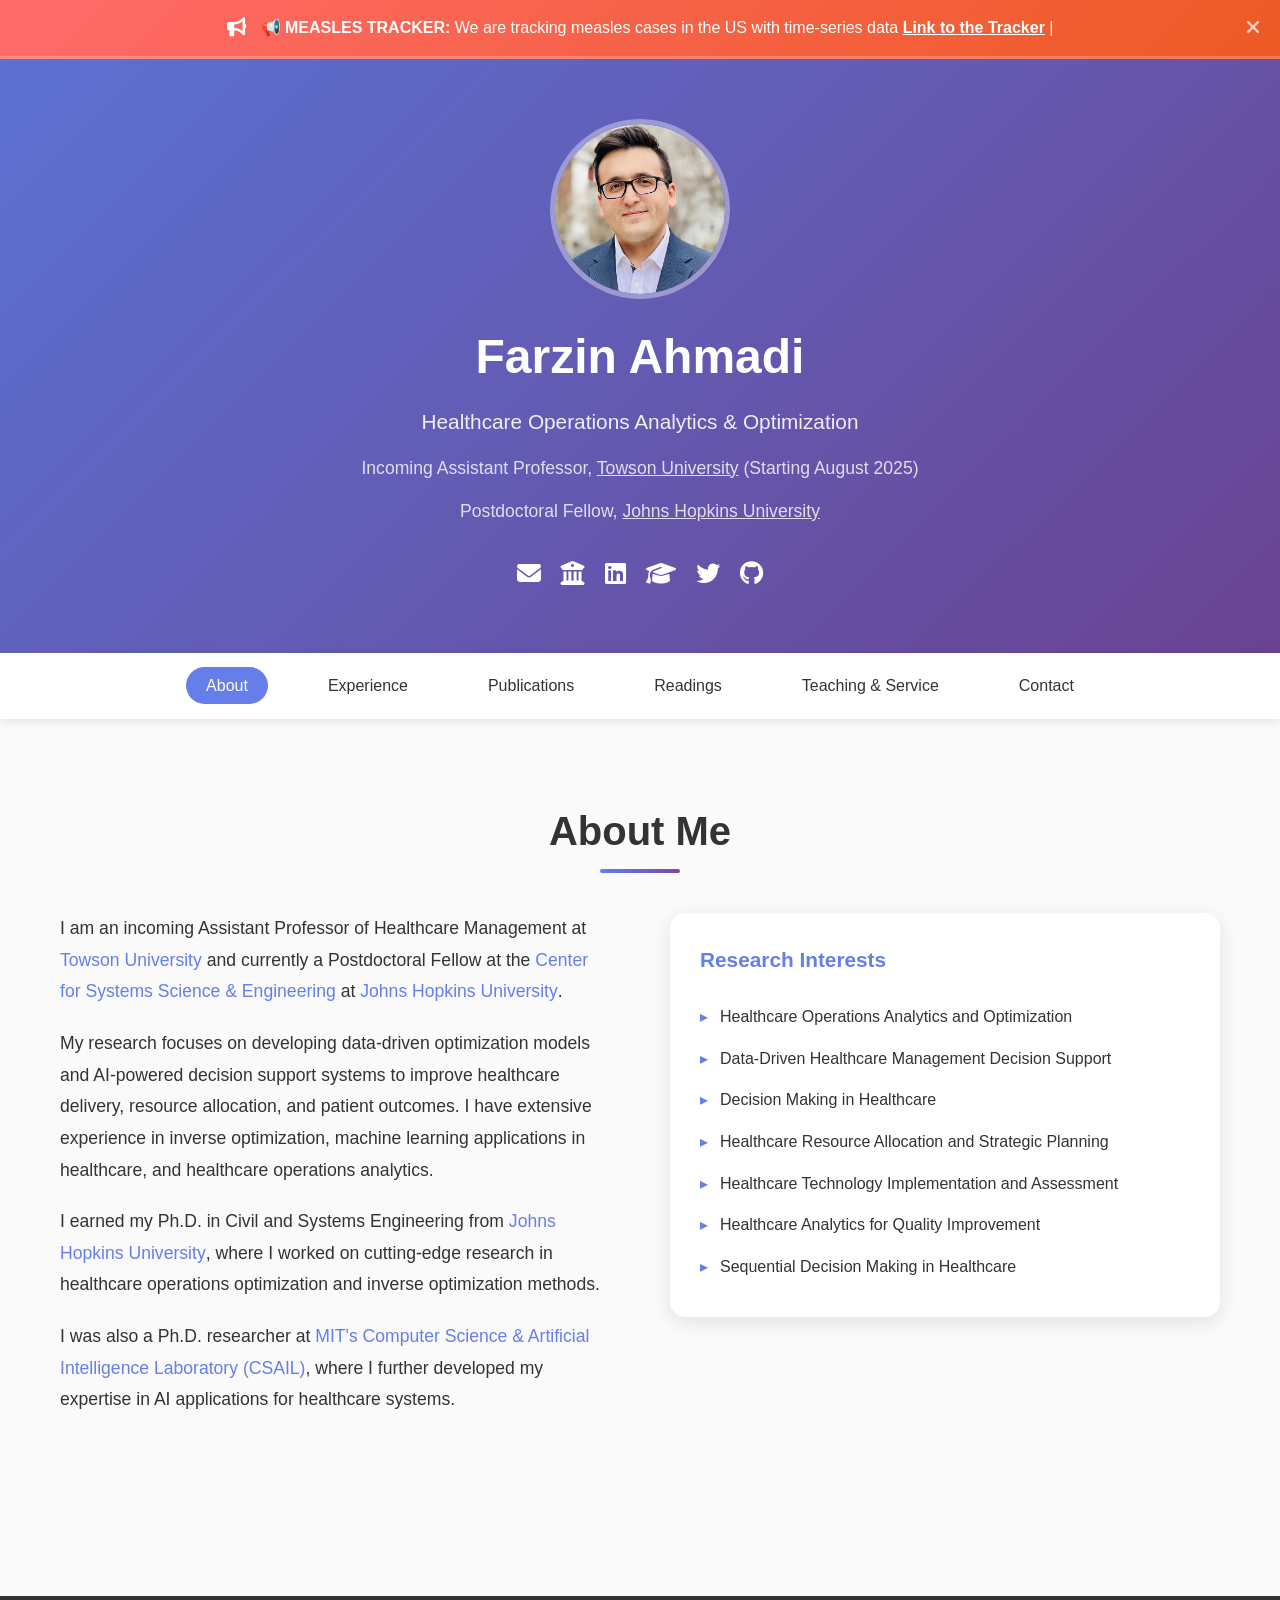
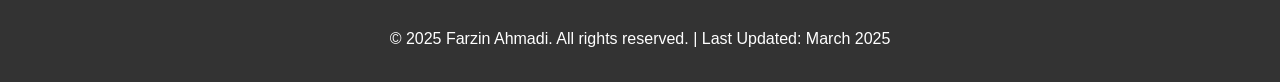
==== index.html @ b71c3a50 "Update index.html" ====
<!DOCTYPE html>
<html lang="en">
<head>
    <meta charset="UTF-8">
    <meta name="viewport" content="width=device-width, initial-scale=1.0">
    <title>Farzin Ahmadi - Healthcare Analytics and Management</title>
    <link rel="stylesheet" href="https://cdnjs.cloudflare.com/ajax/libs/font-awesome/6.4.0/css/all.min.css">
    <style>
        * {
            margin: 0;
            padding: 0;
            box-sizing: border-box;
        }

        body {
            font-family: 'Inter', -apple-system, BlinkMacSystemFont, 'Segoe UI', Roboto, sans-serif;
            line-height: 1.6;
            color: #333;
            background-color: #fafafa;
        }

        .container {
            max-width: 1200px;
            margin: 0 auto;
            padding: 0 20px;
        }

        /* Announcements Banner */
        .announcements {
            background: linear-gradient(135deg, #ff6b6b 0%, #ee5a24 100%);
            color: white;
            padding: 15px 0;
            text-align: center;
            position: relative;
            overflow: hidden;
            border-bottom: 3px solid rgba(255,255,255,0.2);
        }

        .announcements-content {
            display: flex;
            align-items: center;
            justify-content: center;
            gap: 15px;
            flex-wrap: wrap;
        }

        .announcements .icon {
            font-size: 1.2rem;
            animation: pulse 2s infinite;
        }

        @keyframes pulse {
            0%, 100% { transform: scale(1); }
            50% { transform: scale(1.1); }
        }

        .announcements .text {
            font-weight: 500;
            font-size: 1rem;
        }

        .announcements a {
            color: white;
            text-decoration: underline;
            font-weight: 600;
            transition: opacity 0.3s ease;
        }

        .announcements a:hover {
            opacity: 0.8;
        }

        .close-banner {
            position: absolute;
            right: 20px;
            top: 50%;
            transform: translateY(-50%);
            background: none;
            border: none;
            color: white;
            font-size: 1.2rem;
            cursor: pointer;
            opacity: 0.7;
            transition: opacity 0.3s ease;
        }

        .close-banner:hover {
            opacity: 1;
        }

        /* Header */
        .header {
            background: linear-gradient(135deg, #667eea 0%, #764ba2 100%);
            color: white;
            padding: 60px 0;
            text-align: center;
            position: relative;
            overflow: hidden;
        }

        .header::before {
            content: '';
            position: absolute;
            top: 0;
            left: 0;
            right: 0;
            bottom: 0;
            background: rgba(0,0,0,0.1);
            z-index: 1;
        }

        .header-content {
            position: relative;
            z-index: 2;
        }

        .profile-img {
            width: 180px;
            height: 180px;
            border-radius: 50%;
            border: 5px solid rgba(255,255,255,0.3);
            margin: 0 auto 20px;
            background: rgba(255,255,255,0.1);
            display: flex;
            align-items: center;
            justify-content: center;
            font-size: 60px;
            color: rgba(255,255,255,0.8);
            overflow: hidden;
        }

        .header h1 {
            font-size: 3rem;
            margin-bottom: 10px;
            font-weight: 700;
        }

        .header .subtitle {
            font-size: 1.3rem;
            margin-bottom: 15px;
            opacity: 0.9;
        }

        .header .position {
            font-size: 1.1rem;
            opacity: 0.8;
            margin-bottom: 15px;
        }

        .social-links {
            display: flex;
            justify-content: center;
            gap: 20px;
            margin-top: 30px;
            flex-wrap: wrap;
        }

        .social-links a {
            color: white;
            font-size: 1.5rem;
            transition: transform 0.3s ease;
            text-decoration: none;
        }

        .social-links a:hover {
            transform: translateY(-2px);
        }

        /* Navigation */
        .nav {
            background: white;
            padding: 20px 0;
            box-shadow: 0 2px 10px rgba(0,0,0,0.1);
            position: sticky;
            top: 0;
            z-index: 100;
        }

        .nav-list {
            display: flex;
            justify-content: center;
            list-style: none;
            gap: 40px;
            flex-wrap: wrap;
        }

        .nav-list a {
            text-decoration: none;
            color: #333;
            font-weight: 500;
            padding: 10px 20px;
            border-radius: 25px;
            transition: all 0.3s ease;
            cursor: pointer;
        }

        .nav-list a:hover,
        .nav-list a.active {
            background: #667eea;
            color: white;
        }

        /* Content Sections */
        .content-section {
            display: none;
            padding: 80px 0;
            min-height: 70vh;
        }

        .content-section.active {
            display: block;
        }

        .section-title {
            text-align: center;
            font-size: 2.5rem;
            margin-bottom: 50px;
            color: #333;
            position: relative;
        }

        .section-title::after {
            content: '';
            position: absolute;
            bottom: -10px;
            left: 50%;
            transform: translateX(-50%);
            width: 80px;
            height: 4px;
            background: linear-gradient(135deg, #667eea 0%, #764ba2 100%);
            border-radius: 2px;
        }

        /* About */
        .about-content {
            display: grid;
            grid-template-columns: 1fr 1fr;
            gap: 60px;
            align-items: start;
        }

        .about-text {
            font-size: 1.1rem;
            line-height: 1.8;
        }

        .about-text p {
            margin-bottom: 20px;
        }

        .about-text a {
            color: #667eea;
            text-decoration: none;
            font-weight: 500;
        }

        .about-text a:hover {
            text-decoration: underline;
        }

        .research-interests {
            background: white;
            padding: 30px;
            border-radius: 15px;
            box-shadow: 0 5px 20px rgba(0,0,0,0.1);
        }

        .research-interests h3 {
            color: #667eea;
            margin-bottom: 20px;
            font-size: 1.3rem;
        }

        .research-interests ul {
            list-style: none;
        }

        .research-interests li {
            padding: 8px 0;
            padding-left: 20px;
            position: relative;
        }

        .research-interests li::before {
            content: '▸';
            color: #667eea;
            position: absolute;
            left: 0;
        }

        /* Cards */
        .card-grid {
            display: grid;
            gap: 30px;
        }

        .card {
            background: white;
            padding: 30px;
            border-radius: 15px;
            box-shadow: 0 5px 20px rgba(0,0,0,0.1);
            border-left: 5px solid #667eea;
        }

        .card h3 {
            color: #333;
            margin-bottom: 10px;
            font-size: 1.3rem;
        }

        .card h3 a {
            color: #333;
            text-decoration: none;
        }

        .card h3 a:hover {
            color: #667eea;
            text-decoration: underline;
        }

        .card .subtitle {
            color: #667eea;
            font-weight: 600;
            margin-bottom: 5px;
        }

        .card .subtitle a {
            color: #667eea;
            text-decoration: none;
        }

        .card .subtitle a:hover {
            text-decoration: underline;
        }

        .card .date {
            color: #666;
            font-size: 0.9rem;
            margin-bottom: 15px;
        }

        .card h4 {
            color: #333;
            margin-bottom: 10px;
            line-height: 1.4;
        }

        .card h4 a {
            color: #333;
            text-decoration: none;
        }

        .card h4 a:hover {
            color: #667eea;
            text-decoration: underline;
        }

        .card .journal {
            color: #667eea;
            font-weight: 600;
            margin-bottom: 5px;
        }

        .card .journal a {
            color: #667eea;
            text-decoration: none;
        }

        .card .journal a:hover {
            text-decoration: underline;
        }

        .card .authors {
            color: #666;
            font-size: 0.9rem;
        }

        .card a {
            color: #667eea;
            text-decoration: none;
        }

        .card a:hover {
            text-decoration: underline;
        }

        /* Two column layout for publications */
        .publications-grid {
            display: grid;
            grid-template-columns: repeat(auto-fit, minmax(500px, 1fr));
            gap: 25px;
        }

        /* Contact */
        .contact-info {
            text-align: center;
            background: white;
            padding: 40px;
            border-radius: 15px;
            box-shadow: 0 5px 20px rgba(0,0,0,0.1);
            max-width: 600px;
            margin: 0 auto;
        }

        .contact-item {
            margin-bottom: 20px;
        }

        .contact-item i {
            color: #667eea;
            margin-right: 10px;
            width: 20px;
        }

        .contact-item a {
            color: #333;
            text-decoration: none;
        }

        .contact-item a:hover {
            color: #667eea;
        }

        /* Footer */
        .footer {
            background: #333;
            color: white;
            text-align: center;
            padding: 30px 0;
            margin-top: 80px;
        }

        /* Readings Section Specific Styles */
        .readings-grid {
            display: grid;
            gap: 25px;
        }

        .reading-category {
            background: white;
            border-radius: 15px;
            box-shadow: 0 5px 20px rgba(0,0,0,0.1);
            overflow: hidden;
        }

        .category-header {
            background: linear-gradient(135deg, #667eea 0%, #764ba2 100%);
            color: white;
            padding: 20px 30px;
            font-size: 1.2rem;
            font-weight: 600;
        }

        .reading-list {
            padding: 25px 30px;
        }

        .reading-item {
            padding: 15px 0;
            border-bottom: 1px solid #eee;
        }

        .reading-item:last-child {
            border-bottom: none;
        }

        .reading-item h4 {
            color: #333;
            margin-bottom: 8px;
            font-size: 1rem;
        }

        .reading-item .source {
            color: #667eea;
            font-weight: 500;
            font-size: 0.9rem;
            margin-bottom: 5px;
        }

        .reading-item .description {
            color: #666;
            font-size: 0.9rem;
            line-height: 1.5;
        }

        .coming-soon {
            text-align: center;
            padding: 60px 20px;
            color: #666;
            font-style: italic;
        }

        .coming-soon i {
            font-size: 3rem;
            color: #667eea;
            margin-bottom: 20px;
            display: block;
        }

        /* Responsive */
        @media (max-width: 768px) {
            .announcements-content {
                flex-direction: column;
                gap: 10px;
            }
            
            .close-banner {
                position: static;
                transform: none;
                margin-top: 10px;
            }
            .header h1 {
                font-size: 2.2rem;
            }

            .nav-list {
                gap: 15px;
            }

            .nav-list a {
                padding: 8px 15px;
                font-size: 0.9rem;
            }

            .about-content {
                grid-template-columns: 1fr;
                gap: 40px;
            }

            .publications-grid {
                grid-template-columns: 1fr;
            }

            .content-section {
                padding: 60px 0;
            }

            .section-title {
                font-size: 2rem;
            }

            .social-links {
                gap: 15px;
            }
        }

        /* Smooth scrolling */
        html {
            scroll-behavior: smooth;
        }

        /* Animations */
        .fade-in {
            animation: fadeIn 0.6s ease-in;
        }

        @keyframes fadeIn {
            from {
                opacity: 0;
                transform: translateY(20px);
            }
            to {
                opacity: 1;
                transform: translateY(0);
            }
        }

        /* Special styling for alternating sections */
        .content-section:nth-child(even) {
            background-color: #f8f9fa;
        }

        /* Additional link styling for better visibility */
        .external-link {
            display: inline-flex;
            align-items: center;
            gap: 4px;
        }

        .external-link i {
            font-size: 0.8em;
            opacity: 0.7;
        }
    </style>
</head>
<body>
    <!-- Announcements Banner -->
    <div class="announcements" id="announcementsBanner">
        <div class="container">
            <div class="announcements-content">
                <i class="fas fa-bullhorn icon"></i>
                <div class="text">
                    📢 <strong>MEASLES TRACKER:</strong> We are tracking measles cases in the US with time-series data
                    <a href="https://publichealth.jhu.edu/ivac/resources/us-measles-tracker" target="_blank">Link to the Tracker</a> | 
                                    
                </div>
            </div>
            <button class="close-banner" onclick="closeBanner()" title="Close announcement">
                <i class="fas fa-times"></i>
            </button>
        </div>
    </div>

    <header class="header">
        <div class="container">
            <div class="header-content">
                <div class="profile-img">
                    <img src="FAID.jpg" alt="Farzin Ahmadi" style="width: 100%; height: 100%; object-fit: cover; border-radius: 50%;">
                </div>
                <h1>Farzin Ahmadi</h1>
                <p class="subtitle">Healthcare Operations Analytics & Optimization</p>
                <p class="position">Incoming Assistant Professor, <a href="https://www.towson.edu/" target="_blank" style="color: white; text-decoration: underline;">Towson University</a> (Starting August 2025)</p>
                <p class="position">Postdoctoral Fellow, <a href="https://systems.jhu.edu/" target="_blank" style="color: white; text-decoration: underline;">Johns Hopkins University</a></p>
                <div class="social-links">
                    <a href="mailto:fahmadi@towson.edu" title="Email"><i class="fas fa-envelope"></i></a>
                    <a href="https://farzin.wse.jhu.edu" title="JHU Profile"><i class="fas fa-university"></i></a>
                    <a href="https://www.linkedin.com/in/farzin-ahmadi/" title="LinkedIn" target="_blank"><i class="fab fa-linkedin"></i></a>
                    <a href="https://scholar.google.com/citations?user=UysbfPkAAAAJ&hl=en" title="Google Scholar" target="_blank"><i class="fas fa-graduation-cap"></i></a>
                    <a href="https://x.com/FarzinAhmadi5" title="X (Twitter)" target="_blank"><i class="fab fa-twitter"></i></a>
                    <a href="https://github.com/FarzinAhmadi" title="GitHub" target="_blank"><i class="fab fa-github"></i></a>
                </div>
            </div>
        </div>
    </header>

    <nav class="nav">
        <div class="container">
            <ul class="nav-list">
                <li><a href="#" data-section="about" class="nav-link active">About</a></li>
                <li><a href="#" data-section="experience" class="nav-link">Experience</a></li>
                <li><a href="#" data-section="publications" class="nav-link">Publications</a></li>
                <li><a href="#" data-section="readings" class="nav-link">Readings</a></li>
                <li><a href="#" data-section="teaching" class="nav-link">Teaching & Service</a></li>
                <li><a href="#" data-section="contact" class="nav-link">Contact</a></li>
            </ul>
        </div>
    </nav>

    <main>
        <!-- About Section -->
        <section id="about" class="content-section active">
            <div class="container">
                <h2 class="section-title">About Me</h2>
                <div class="about-content fade-in">
                    <div class="about-text">
                        <p>I am an incoming Assistant Professor of Healthcare Management at <a href="https://www.towson.edu/" target="_blank">Towson University</a> and currently a Postdoctoral Fellow at the <a href="https://systems.jhu.edu/" target="_blank">Center for Systems Science & Engineering</a> at <a href="https://www.jhu.edu/" target="_blank">Johns Hopkins University</a>.</p>
                        
                        <p>My research focuses on developing data-driven optimization models and AI-powered decision support systems to improve healthcare delivery, resource allocation, and patient outcomes. I have extensive experience in inverse optimization, machine learning applications in healthcare, and healthcare operations analytics.</p>
                        
                        <p>I earned my Ph.D. in Civil and Systems Engineering from <a href="https://www.jhu.edu/" target="_blank">Johns Hopkins University</a>, where I worked on cutting-edge research in healthcare operations optimization and inverse optimization methods.</p>
                        
                        <p>I was also a Ph.D. researcher at <a href="https://www.mit.edu/" target="_blank">MIT's</a> <a href="https://www.csail.mit.edu/" target="_blank">Computer Science & Artificial Intelligence Laboratory (CSAIL)</a>, where I further developed my expertise in AI applications for healthcare systems.</p>
                    </div>
                    
                    <div class="research-interests">
                        <h3>Research Interests</h3>
                        <ul>
                            <li>Healthcare Operations Analytics and Optimization</li>
                            <li>Data-Driven Healthcare Management Decision Support</li>
                            <li>Decision Making in Healthcare</li>
                            <li>Healthcare Resource Allocation and Strategic Planning</li>
                            <li>Healthcare Technology Implementation and Assessment</li>
                            <li>Healthcare Analytics for Quality Improvement</li>
                            <li>Sequential Decision Making in Healthcare</li>
                        </ul>
                    </div>
                </div>
            </div>
        </section>

        <!-- Experience Section -->
        <section id="experience" class="content-section">
            <div class="container">
                <h2 class="section-title">Experience & Education</h2>
                <div class="card-grid fade-in">
                    <div class="card">
                        <h3><a href="https://www.towson.edu/" target="_blank">Towson University</a></h3>
                        <div class="subtitle">Incoming Assistant Professor of Healthcare Management</div>
                        <div class="date">Starting August 2025</div>
                        <p>Joining the <a href="https://www.towson.edu/chp/" target="_blank">College of Health Professions</a> to teach and conduct research in healthcare operations and management.</p>
                    </div>
                    
                    <div class="card">
                        <h3><a href="https://www.jhu.edu/" target="_blank">Johns Hopkins University</a></h3>
                        <div class="subtitle">Postdoctoral Fellow, <a href="https://systems.jhu.edu/" target="_blank">Center for Systems Science & Engineering</a></div>
                        <div class="date">March 2025 - August 2025</div>
                        <p>Conducting advanced research in healthcare systems engineering and epidemiological modeling.</p>
                    </div>
                    
                    <div class="card">
                        <h3><a href="https://www.mit.edu/" target="_blank">Massachusetts Institute of Technology</a></h3>
                        <div class="subtitle">Ph.D. Researcher, <a href="https://www.csail.mit.edu/" target="_blank">Computer Science & AI Laboratory (CSAIL)</a></div>
                        <div class="date">June 2024 - December 2024</div>
                        <p>Research focused on AI applications in healthcare operations and decision-making systems.</p>
                    </div>
                    
                    <div class="card">
                        <h3><a href="https://www.jhu.edu/" target="_blank">Johns Hopkins University</a></h3>
                        <div class="subtitle">Ph.D. in Civil and Systems Engineering</div>
                        <div class="date">2019 - 2025</div>
                        <p><strong>Dissertation Committee:</strong> <a href="https://www.hopkinsmedicine.org/profiles/details/todd-mcnutt" target="_blank">Todd McNutt</a> (chair), <a href="https://engineering.jhu.edu/faculty/kimia-ghobadi/" target="_blank">Kimia Ghobadi</a> (advisor), <a href="https://www.tinglongdai.com/" target="_blank">Tinglong Dai</a>, <a href="https://engineering.jhu.edu/faculty/uzi-yury-dvorkin/" target="_blank">Yury Dvorkin</a>, <a href="https://engineering.jhu.edu/faculty/takeru-igusa/" target="_blank">Takeru Igusa</a>, <a href="https://engineering.jhu.edu/faculty/susu-xu/" target="_blank">Susu Xu</a>, <a href="https://carey.jhu.edu/faculty/ritu-agarwal-phd" target="_blank">Ritu Agarwal</a></p>
                        <p><strong>M.S. in Systems Engineering</strong> completed as part of the doctoral program.</p>
                    </div>
                    
                    <div class="card">
                        <h3><a href="http://www.sharif.edu/" target="_blank">Sharif University of Technology</a></h3>
                        <div class="subtitle">M.Eng. in Transportation Engineering</div>
                        <div class="date">2016 - 2018</div>
                        <p>Tehran, Iran - Specialized in transportation systems optimization and traffic engineering.</p>
                    </div>
                    
                    <div class="card">
                        <h3><a href="http://www.sharif.edu/" target="_blank">Sharif University of Technology</a></h3>
                        <div class="subtitle">B.Sc. in Civil Engineering</div>
                        <div class="date">2012 - 2016</div>
                        <p>Tehran, Iran - Graduated in top 20% of class, honored as "Brilliant Talented Student" by <a href="https://bmn.ir/en" target="_blank">Iran's National Elites Foundation</a>.</p>
                    </div>
                </div>
            </div>
        </section>

        <!-- Publications Section -->
        <section id="publications" class="content-section">
            <div class="container">
                <h2 class="section-title">Publications</h2>
                
                <h3 style="color: #667eea; margin-bottom: 30px; font-size: 1.5rem;">Published Articles</h3>
                <div class="publications-grid fade-in">
                    <div class="card">
                        <h4><a href="https://pubmed.ncbi.nlm.nih.gov/39255264/" target="_blank">Evolving Patterns of COVID-19 Mortality in US Counties: A Longitudinal Study of Healthcare, Socioeconomic, and Vaccination Associations</a></h4>
                        <div class="journal"><a href="https://journals.plos.org/globalpublichealth/" target="_blank">PLOS Global Public Health</a> (2024)</div>
                        <div class="authors">with Fardin Ganjkhanloo, Ensheng Dong, Felix Parker, <a href="https://engineering.jhu.edu/faculty/lauren-gardner/" target="_blank">Lauren Gardner</a>, and <a href="https://engineering.jhu.edu/faculty/kimia-ghobadi/" target="_blank">Kimia Ghobadi</a></div>
                    </div>
                    
                    <div class="card">
                        <h4><a href="https://doi.org/10.1016/S1473-3099(22)00434-0" target="_blank">The Johns Hopkins University Center for Systems Science and Engineering COVID-19 Dashboard: data collection process, challenges faced, and lessons learned</a></h4>
                        <div class="journal"><a href="https://www.thelancet.com/journals/laninf/home" target="_blank">The Lancet Infectious Diseases</a> (2022)</div>
                        <div class="authors">with Ensheng Dong, Jeremy Ratcliff, Tamara D Goyea, Aaron Katz, Ryan Lau, Timothy K Ng, Beatrice Garcia, Evan Bolt, Sarah Prata, David Zhang, Reina C Murray, Mara R Blake, Hongru Du, Fardin Ganjkhanloo, Jason Williams, Sayeed Choudhury, <a href="https://engineering.jhu.edu/faculty/lauren-gardner/" target="_blank">Lauren M Gardner</a></div>
                    </div>
                </div>

                <h3 style="color: #667eea; margin: 50px 0 30px 0; font-size: 1.5rem;">Under Review</h3>
                <div class="publications-grid fade-in">
                    <div class="card">
                        <h4>Leveraging Expert Knowledge to Guide Inverse Optimization: The Case of Nutritional Adherence</h4>
                        <div class="journal">Under Review: <a href="https://pubsonline.informs.org/journal/mnsc" target="_blank">Management Science</a></div>
                        <div class="authors">with Fardin Ganjkhanloo and <a href="https://engineering.jhu.edu/faculty/kimia-ghobadi/" target="_blank">Kimia Ghobadi</a></div>
                    </div>
                    
                    <div class="card">
                        <h4>You Are What You Eat: A Preference-Aware Inverse Optimization Approach</h4>
                        <div class="journal">Under Review: <a href="https://pubsonline.informs.org/journal/ijoo" target="_blank">INFORMS Journal of Optimization</a></div>
                        <div class="authors">with <a href="https://www.tinglong-dai.com/" target="_blank">Tinglong Dai</a> and <a href="https://engineering.jhu.edu/faculty/kimia-ghobadi/" target="_blank">Kimia Ghobadi</a></div>
                    </div>
                    
                    <div class="card">
                        <h4>Improving Observed Decisions for Partially Known Optimization Problems Through Inverse Optimization with Application to Radiation Therapy Treatment Planning</h4>
                        <div class="journal">Under Review: <a href="https://www.sciencedirect.com/journal/european-journal-of-operational-research" target="_blank">European Journal of Operational Research</a></div>
                        <div class="authors">with <a href="https://www.hopkinsmedicine.org/profiles/details/todd-mcnutt" target="_blank">Todd R. McNutt</a> and <a href="https://engineering.jhu.edu/faculty/kimia-ghobadi/" target="_blank">Kimia Ghobadi</a></div>
                    </div>
                    
                    <div class="card">
                        <h4>Optimal resource and demand redistribution for healthcare systems under stress from COVID-19</h4>
                        <div class="journal">Preprint (2020)</div>
                        <div class="authors">with Felix Parker, Hamilton Sawczuk, Fardin Ganjkhanloo, <a href="https://engineering.jhu.edu/faculty/kimia-ghobadi/" target="_blank">Kimia Ghobadi</a></div>
                    </div>
                </div>

                <h3 style="color: #667eea; margin: 50px 0 30px 0; font-size: 1.5rem;">Articles & Media</h3>
                <div class="publications-grid fade-in">
                    <div class="card">
                        <h4><a href="https://pubsonline.informs.org/do/10.1287/orms.2023.03.23/full/" target="_blank">Detecting and Mitigating Disparities in Preventive Care and Healthcare Delivery: The Role of Artificial Intelligence and Operations Research</a></h4>
                        <div class="journal"><a href="https://pubsonline.informs.org/magazine/orms-today" target="_blank">OR/MS Today</a> (2023)</div>
                        <div class="authors">with Fardin Ganjkhanloo</div>
                    </div>
                    
                    <div class="card">
                        <h4><a href="https://pubsonline.informs.org/do/10.1287/orms.2022.06.01/full/" target="_blank">Monkeypox: Another Public Health Crisis</a></h4>
                        <div class="journal"><a href="https://pubsonline.informs.org/magazine/orms-today" target="_blank">OR/MS Today</a> (2022) - Featured on Cover</div>
                        <div class="authors">with <a href="https://engineering.jhu.edu/faculty/kimia-ghobadi/" target="_blank">Kimia Ghobadi</a></div>
                    </div>

                    <div class="card">
                        <h4><a href="https://www.informs.org/Publications/OR-MS-Tomorrow/Navigating-the-Use-of-ChatGPT-in-Education-and-Research-Impacts-and-Guidelines" target="_blank">Navigating the Use of ChatGPT in Education and Research: Impacts and Guidelines</a></h4>
                        <div class="journal"><a href="https://www.informs.org/Publications/OR-MS-Tomorrow" target="_blank">OR/MS Tomorrow</a> (Summer 2023)</div>
                        <div class="authors">with Saeedeh Dehghani Firoozabadi</div>
                    </div>

                    <div class="card">
                        <h4><a href="https://www.informs.org/Publications/OR-MS-Tomorrow/Applications-of-ORMS-in-the-Finance-Industry" target="_blank">OR/MS Tomorrow Industry Series: OR/MS in Finance</a></h4>
                        <div class="journal"><a href="https://www.informs.org/Publications/OR-MS-Tomorrow" target="_blank">OR/MS Tomorrow</a> (Summer 2023)</div>
                        <div class="authors">with Frederick "Forrest" Miller</div>
                    </div>
                </div>

                <h3 style="color: #667eea; margin: 50px 0 30px 0; font-size: 1.5rem;">Extended Abstracts & Conference Presentations</h3>
                <div class="publications-grid fade-in">
                    <div class="card">
                        <h4><a href="https://scholar.google.com/citations?view_op=view_citation&hl=en&user=UysbfPkAAAAJ&citation_for_view=UysbfPkAAAAJ:nrtMV_XWKgEC" target="_blank">Learning DVH Criteria in Radiation Therapy Treatment Planning</a></h4>
                        <div class="journal"><a href="https://www.aapm.org/" target="_blank">Medical Physics</a> (2022)</div>
                        <div class="authors">with <a href="https://www.hopkinsmedicine.org/profiles/details/todd-mcnutt" target="_blank">Todd R. McNutt</a> and <a href="https://engineering.jhu.edu/faculty/kimia-ghobadi/" target="_blank">Kimia Ghobadi</a></div>
                    </div>
                </div>
            </div>
        </section>

        <!-- Readings Section -->
        <section id="readings" class="content-section">
            <div class="container">
                <h2 class="section-title">Readings & Resources</h2>
                
                <!-- Coming Soon Message -->
                <div class="coming-soon fade-in">
                    <i class="fas fa-book-open"></i>
                    <h3>Curated Reading List Coming Soon</h3>
                    <p>I'm currently building a collection of essential readings, papers, and resources in healthcare operations analytics and optimization. This section will include:</p>
                    <ul style="text-align: left; max-width: 600px; margin: 20px auto;">
                        <li>Foundational papers in healthcare operations research</li>
                        <li>Recent advances in AI for healthcare</li>
                        <li>Optimization methods in medical decision making</li>
                        <li>Recommended textbooks and resources</li>
                        <li>Interesting case studies and applications</li>
                    </ul>
                    <p><em>Check back soon for updates!</em></p>
                </div>
            </div>
        </section>

        <!-- Teaching Section -->
        <section id="teaching" class="content-section">
            <div class="container">
                <h2 class="section-title">Teaching & Service</h2>
                <div class="card-grid fade-in">
                    <div class="card">
                        <h3>Teaching Excellence</h3>
                        <p><strong>Teaching Assistant Award</strong> for excellence in teaching and dedication to engineering education at <a href="https://www.jhu.edu/" target="_blank">Johns Hopkins University</a> (2022).</p>
                        <p><strong>Outstanding Course Evaluations:</strong></p>
                        <ul style="margin-left: 20px; margin-top: 10px;">
                            <li>Overall instructor evaluation: <strong>5.00/5.00</strong></li>
                            <li>Overall course quality: <strong>4.75/5.00</strong></li>
                            <li>Course: EN.500.111 Healthcare System Engineering (Fall 2023)</li>
                        </ul>
                    </div>
                    
                    <div class="card">
                        <h3>Upcoming Teaching</h3>
                        <div class="subtitle"><a href="https://www.towson.edu/" target="_blank">Towson University</a></div>
                        <p><strong>HLTH207: Health System of U.S.</strong><br>
                        Summer 2025, Fall 2025</p>
                    </div>
                    
                    <div class="card">
                        <h3>Leadership & Service</h3>
                        <ul style="list-style-type: disc; margin-left: 20px;">
                            <li><strong>President</strong>, <a href="https://www.informs.org/" target="_blank">Johns Hopkins University INFORMS Student Chapter</a> (2022-2024)</li>
                            <li><strong>Editorial Board Member</strong>, <a href="https://www.informs.org/Publications/OR-MS-Tomorrow" target="_blank">ORMS Tomorrow</a> (2022-2024)</li>
                            <li><strong>Peer Reviewer</strong>, <a href="https://journals.plos.org/globalpublichealth/" target="_blank">PLOS Global Public Health</a> (2024-2025)</li>
                            <li><strong>Session Organizer</strong>, <a href="https://www.poms.org/" target="_blank">POMS Conference 2023</a></li>
                            <li><strong>Session Co-Chair</strong>, <a href="https://hicss.hawaii.edu/" target="_blank">HICSS 2026</a> (Upcoming)</li>
                        </ul>
                    </div>
                    
                    <div class="card">
                        <h3>Professional Affiliations</h3>
                        <ul style="list-style-type: disc; margin-left: 20px;">
                            <li><a href="https://www.informs.org/" target="_blank">Institute for Operations Research and Management Sciences (INFORMS)</a></li>
                            <li><a href="https://www.poms.org/" target="_blank">Manufacturing and Service Operations Management Society (MSOM)</a></li>
                            <li><a href="https://www.informs.org/Community/Health-Applications-Society" target="_blank">Health Applications Society (HAS)</a></li>
                            <li><a href="https://www.aapm.org/" target="_blank">American Association of Physicists in Medicine (AAPM)</a></li>
                            <li><a href="https://www.siam.org/" target="_blank">Society for Industrial and Applied Mathematics (SIAM)</a></li>
                        </ul>
                    </div>
                    
                    <div class="card">
                        <h3>Notable Projects</h3>
                        <p><strong><a href="https://coronavirus.jhu.edu/map.html" target="_blank">COVID-19 Dashboard</a> Contributor:</strong> Played a key role in data maintenance and monitoring for the globally recognized <a href="https://coronavirus.jhu.edu/" target="_blank">COVID-19 Dashboard by Johns Hopkins CSSE</a>. Worked directly with state health organizations to ensure timely and accurate county and state-level data reporting during the early phases of the pandemic.</p>
                        
                        <p><strong>Healthcare Analytics Platform:</strong> Developed and managed <a href="https://WoW.kanoon.ir" target="_blank">WoW.kanoon.ir</a>, an educational platform serving over 100,000 users in Iran, involving data analysis, project management, and cross-functional team coordination (2016-2019).</p>
                    </div>

                    <div class="card">
                        <h3>Awards & Recognition</h3>
                        <ul style="list-style-type: disc; margin-left: 20px;">
                            <li>Teaching Assistant Award, <a href="https://www.jhu.edu/" target="_blank">Johns Hopkins University</a> (2022)</li>
                            <li>Top 20% in Civil Engineering, <a href="http://www.sharif.edu/" target="_blank">Sharif University of Technology</a> (2016)</li>
                            <li>"Brilliant Talented Student," <a href="https://bmn.ir/en" target="_blank">Iran's National Elites Foundation</a> (2014)</li>
                            <li>Ranked 221st (top 0.085%) in National University Entrance Exam (2012)</li>
                        </ul>
                    </div>

                    <div class="card">
                        <h3>Media Coverage</h3>
                        <ul style="list-style-type: disc; margin-left: 20px;">
                            <li><a href="https://coronavirus.jhu.edu/" target="_blank">JHU Coronavirus Resource Center (CRC)</a> - <em>Johns Hopkins University and Medicine</em> (March 2023)</li>
                            <li><a href="https://malonecenter.jhu.edu/one-size-doesnt-fit-all-an-ai-approach-to-creating-healthy-personalized-diets/" target="_blank">One size doesn't fit all: An AI approach to creating healthy personalized diets</a> - <em>Malone Center for Engineering in Healthcare News</em> (November 2022)</li>
                            <li><a href="https://hub.jhu.edu/2022/09/28/lauren-gardner-lasker/" target="_blank">COVID-19 Dashboard Creator Lauren Gardner Wins Lasker-Bloomberg Public Service Award</a> - <em>The Hub (Johns Hopkins University)</em> (September 2022)</li>
                            <li><a href="https://hub.jhu.edu/2021/02/18/hospital-data-dashboard-kimia-ghobadi/" target="_blank">New COVID-19 dashboard helps users make informed decisions regarding hospital care</a> - <em>The Hub (Johns Hopkins University)</em> (February 2021)</li>
                        </ul>
                    </div>
                </div>
            </div>
        </section>

        <!-- Contact Section -->
        <section id="contact" class="content-section">
            <div class="container">
                <h2 class="section-title">Contact Information</h2>
                <div class="contact-info fade-in">
                    <div class="contact-item">
                        <i class="fas fa-envelope"></i>
                        <strong>Email:</strong><br>
                        <a href="mailto:fahmadi@towson.edu">fahmadi@towson.edu</a><br>
                        <a href="mailto:fahmadi1@jhu.edu">fahmadi1@jhu.edu</a><br>
                        <a href="mailto:farzin.ahmadi1@gmail.com">farzin.ahmadi1@gmail.com</a>
                    </div>
                    
                    <div class="contact-item">
                        <i class="fas fa-map-marker-alt"></i>
                        <strong>Current Address:</strong><br>
                        <a href="https://systems.jhu.edu/" target="_blank">Center for Systems Science and Engineering</a><br>
                        <a href="https://www.jhu.edu/" target="_blank">Johns Hopkins University</a><br>
                        Shaffer Hall, 3400 N. Charles St.<br>
                        Baltimore, MD 21218
                    </div>
                    
                    <div class="contact-item">
                        <i class="fas fa-globe"></i>
                        <strong>Professional Profiles:</strong><br>
                        <a href="https://farzin.wse.jhu.edu" target="_blank">Johns Hopkins Profile</a><br>
                        <a href="https://farzinahmadi.github.io" target="_blank">GitHub Profile</a><br>
                        <a href="https://scholar.google.com/citations?user=UysbfPkAAAAJ&hl=en" target="_blank">Google Scholar</a><br>
                        <a href="https://www.linkedin.com/in/farzin-ahmadi/" target="_blank">LinkedIn</a>
                    </div>
                    
                    <div class="contact-item">
                        <i class="fas fa-calendar"></i>
                        <strong>Office Hours:</strong><br>
                        Available by appointment<br>
                        <em>Starting Fall 2025 at <a href="https://www.towson.edu/" target="_blank">Towson University</a></em>
                    </div>
                </div>
            </div>
        </section>
    </main>

    <footer class="footer">
        <div class="container">
            <p>&copy; 2025 Farzin Ahmadi. All rights reserved. | Last Updated: March 2025</p>
        </div>
    </footer>

    <script>
        // Tab navigation functionality
        document.addEventListener('DOMContentLoaded', function() {
            const navLinks = document.querySelectorAll('.nav-link');
            const sections = document.querySelectorAll('.content-section');
            
            navLinks.forEach(link => {
                link.addEventListener('click', function(e) {
                    e.preventDefault();
                    
                    // Remove active class from all links and sections
                    navLinks.forEach(l => l.classList.remove('active'));
                    sections.forEach(s => s.classList.remove('active'));
                    
                    // Add active class to clicked link
                    this.classList.add('active');
                    
                    // Show corresponding section
                    const targetSection = this.getAttribute('data-section');
                    document.getElementById(targetSection).classList.add('active');
                    
                    // Scroll to top of content
                    document.querySelector('.nav').scrollIntoView({ behavior: 'smooth' });
                });
            });
        });

        // Close banner functionality
        function closeBanner() {
            document.getElementById('announcementsBanner').style.display = 'none';
        }

        // Smooth scrolling for social links
        document.querySelectorAll('a[href^="mailto:"]').forEach(link => {
            link.addEventListener('click', function(e) {
                // Let email links work normally
            });
        });
    </script>
</body>
</html>
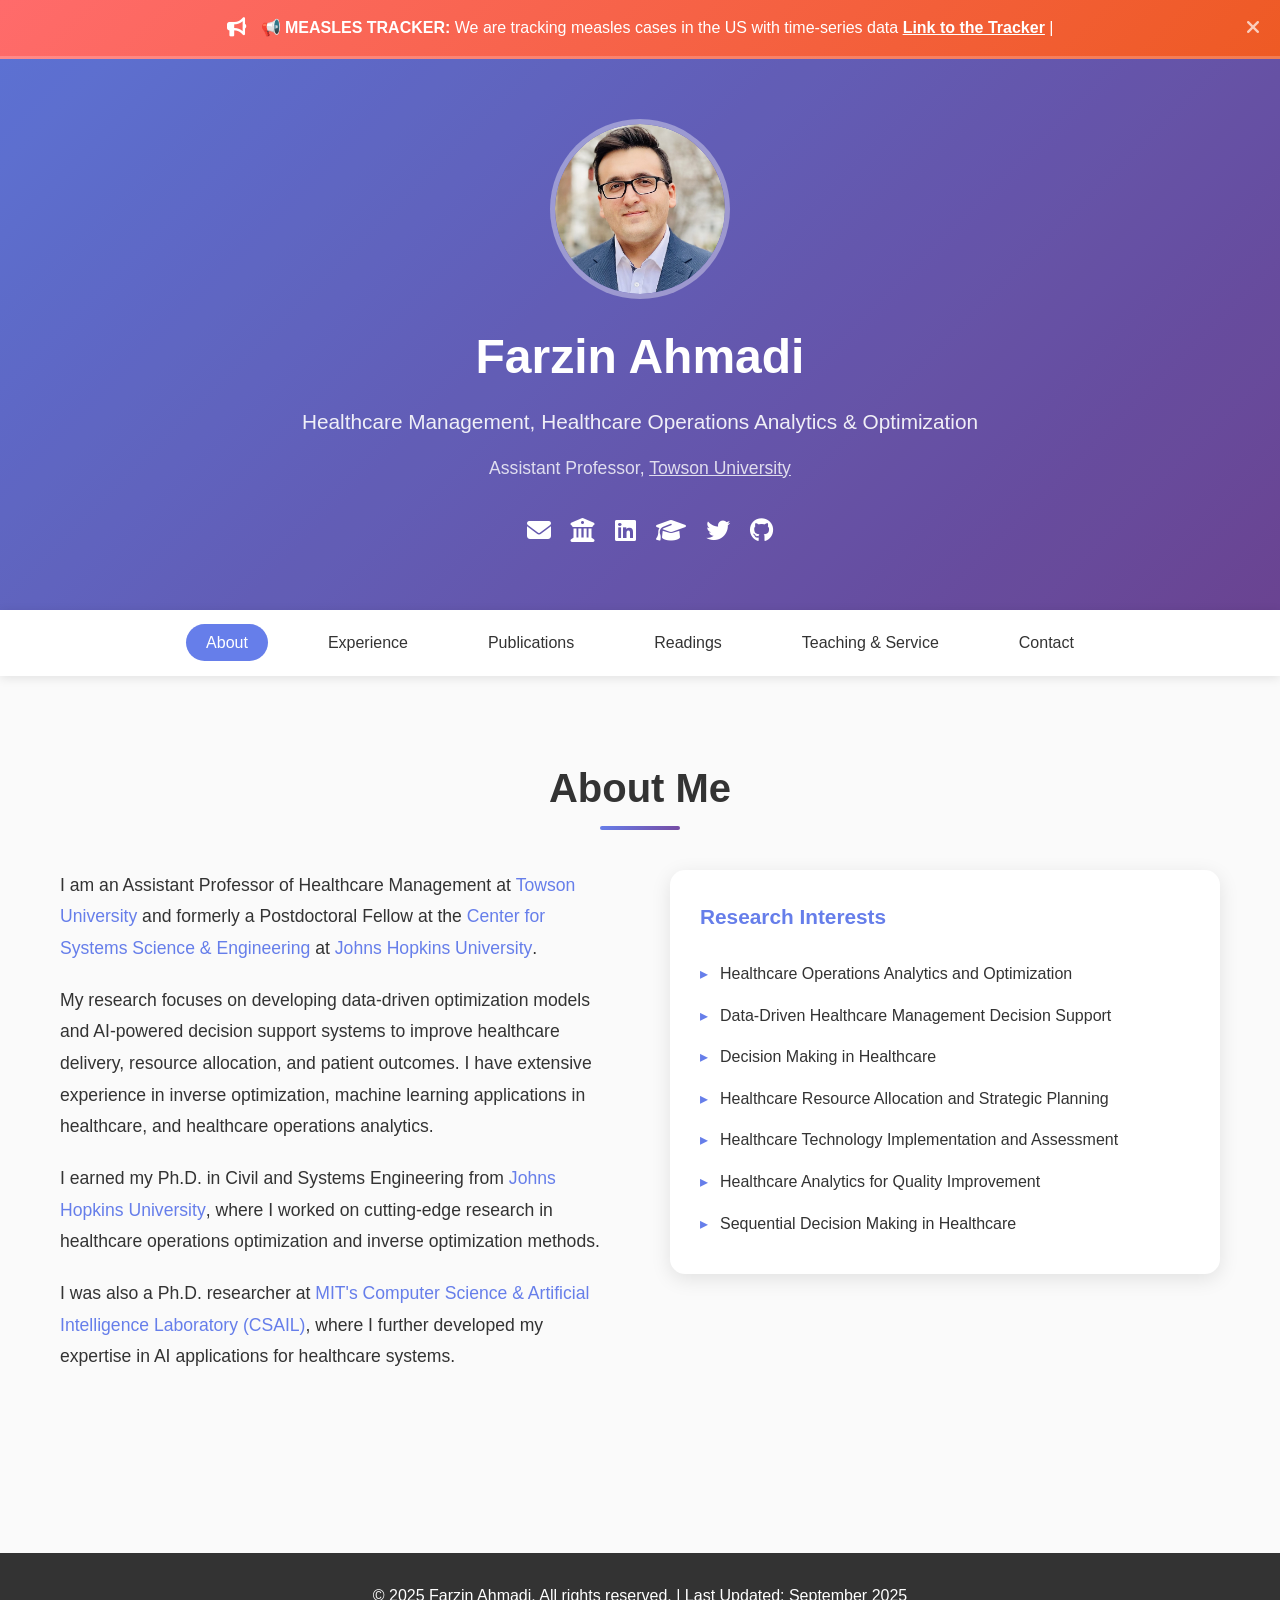
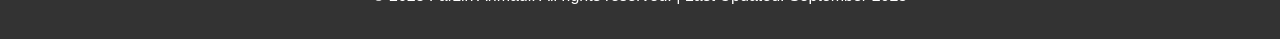
==== commit 07c1a8b3: "Update index.html Updated about page" ====
--- a/index.html
+++ b/index.html
@@ -608,9 +608,8 @@
                     <img src="FAID.jpg" alt="Farzin Ahmadi" style="width: 100%; height: 100%; object-fit: cover; border-radius: 50%;">
                 </div>
                 <h1>Farzin Ahmadi</h1>
-                <p class="subtitle">Healthcare Operations Analytics & Optimization</p>
-                <p class="position">Incoming Assistant Professor, <a href="https://www.towson.edu/" target="_blank" style="color: white; text-decoration: underline;">Towson University</a> (Starting August 2025)</p>
-                <p class="position">Postdoctoral Fellow, <a href="https://systems.jhu.edu/" target="_blank" style="color: white; text-decoration: underline;">Johns Hopkins University</a></p>
+                <p class="subtitle">Healthcare Management, Healthcare Operations Analytics & Optimization</p>
+                <p class="position"> Assistant Professor, <a href="https://www.towson.edu/" target="_blank" style="color: white; text-decoration: underline;">Towson University</p>
                 <div class="social-links">
                     <a href="mailto:fahmadi@towson.edu" title="Email"><i class="fas fa-envelope"></i></a>
                     <a href="https://farzin.wse.jhu.edu" title="JHU Profile"><i class="fas fa-university"></i></a>
@@ -643,7 +642,7 @@
                 <h2 class="section-title">About Me</h2>
                 <div class="about-content fade-in">
                     <div class="about-text">
-                        <p>I am an incoming Assistant Professor of Healthcare Management at <a href="https://www.towson.edu/" target="_blank">Towson University</a> and currently a Postdoctoral Fellow at the <a href="https://systems.jhu.edu/" target="_blank">Center for Systems Science & Engineering</a> at <a href="https://www.jhu.edu/" target="_blank">Johns Hopkins University</a>.</p>
+                        <p>I am an Assistant Professor of Healthcare Management at <a href="https://www.towson.edu/" target="_blank">Towson University</a> and formerly a Postdoctoral Fellow at the <a href="https://systems.jhu.edu/" target="_blank">Center for Systems Science & Engineering</a> at <a href="https://www.jhu.edu/" target="_blank">Johns Hopkins University</a>.</p>
                         
                         <p>My research focuses on developing data-driven optimization models and AI-powered decision support systems to improve healthcare delivery, resource allocation, and patient outcomes. I have extensive experience in inverse optimization, machine learning applications in healthcare, and healthcare operations analytics.</p>
                         
@@ -675,9 +674,9 @@
                 <div class="card-grid fade-in">
                     <div class="card">
                         <h3><a href="https://www.towson.edu/" target="_blank">Towson University</a></h3>
-                        <div class="subtitle">Incoming Assistant Professor of Healthcare Management</div>
-                        <div class="date">Starting August 2025</div>
-                        <p>Joining the <a href="https://www.towson.edu/chp/" target="_blank">College of Health Professions</a> to teach and conduct research in healthcare operations and management.</p>
+                        <div class="subtitle">Assistant Professor of Healthcare Management</div>
+                        <div class="date"> Since August 2025</div>
+                        <p> <a href="https://www.towson.edu/chp/" target="_blank">College of Health Professions</a> to teach and conduct research in healthcare operations and management.</p>
                     </div>
                     
                     <div class="card">
@@ -726,6 +725,12 @@
                 
                 <h3 style="color: #667eea; margin-bottom: 30px; font-size: 1.5rem;">Published Articles</h3>
                 <div class="publications-grid fade-in">
+                    <div class="card">
+                        <h4><a href="https://jamanetwork.com/journals/jama/article-abstract/2839096" target="_blank"> Tracking County-Level Measles Cases in the US</a></h4>
+                        <div class="journal"><a href="https://jamanetwork.com/journals/jama" target="_blank">JAMA</a> (2025)</div>
+                        <div class="authors">with Ensheng Dong, and <a href="https://engineering.jhu.edu/faculty/lauren-gardner/" target="_blank">Lauren Gardner</a></div>
+                    </div>
+                    
                     <div class="card">
                         <h4><a href="https://pubmed.ncbi.nlm.nih.gov/39255264/" target="_blank">Evolving Patterns of COVID-19 Mortality in US Counties: A Longitudinal Study of Healthcare, Socioeconomic, and Vaccination Associations</a></h4>
                         <div class="journal"><a href="https://journals.plos.org/globalpublichealth/" target="_blank">PLOS Global Public Health</a> (2024)</div>
@@ -945,7 +950,7 @@
 
     <footer class="footer">
         <div class="container">
-            <p>&copy; 2025 Farzin Ahmadi. All rights reserved. | Last Updated: March 2025</p>
+            <p>&copy; 2025 Farzin Ahmadi. All rights reserved. | Last Updated: September 2025</p>
         </div>
     </footer>
 
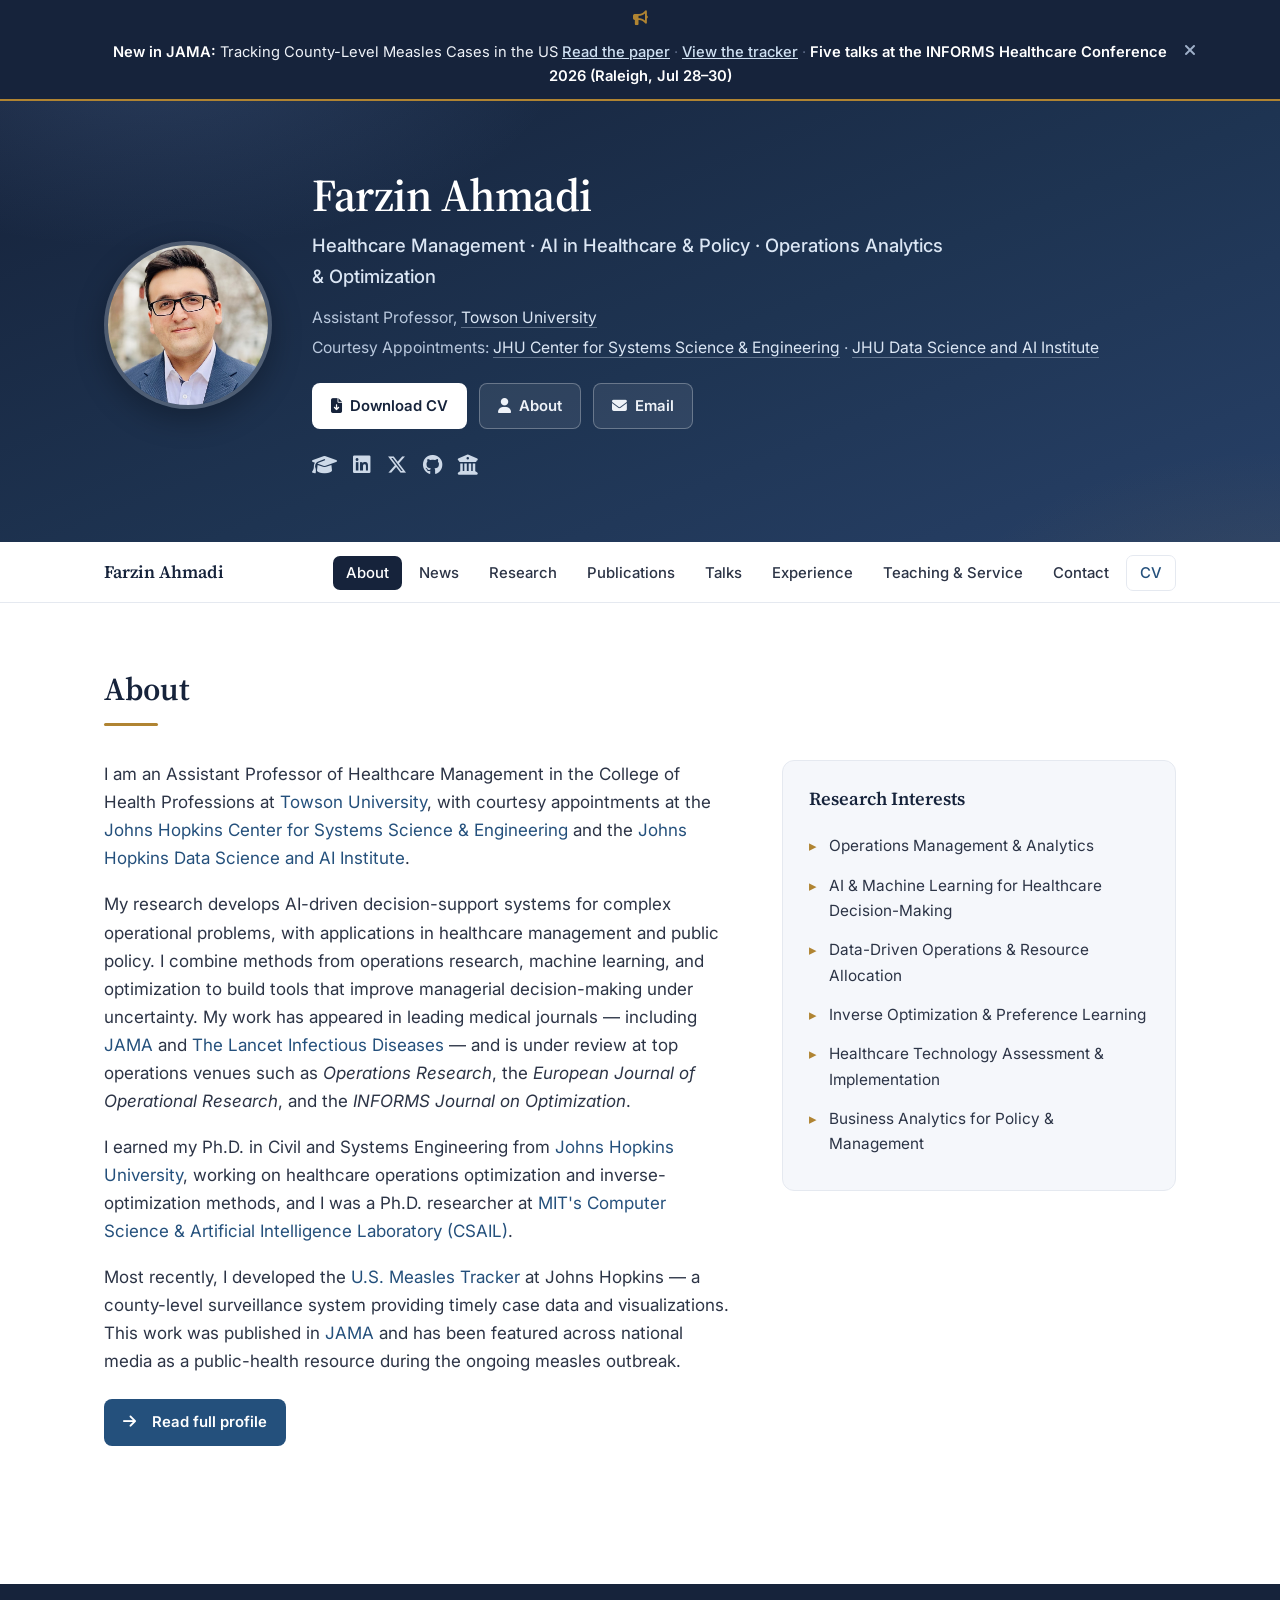
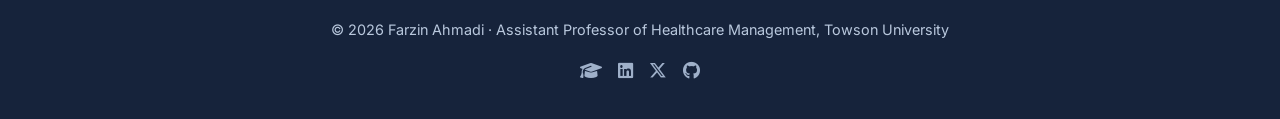
==== commit e1e56246: "Add files via upload" ====
--- a/index.html
+++ b/index.html
@@ -3,945 +3,705 @@
 <head>
     <meta charset="UTF-8">
     <meta name="viewport" content="width=device-width, initial-scale=1.0">
-    <title>Farzin Ahmadi - Healthcare Analytics and Management</title>
+
+    <title>Farzin Ahmadi | Assistant Professor of Healthcare Management, Towson University</title>
+    <meta name="description" content="Farzin Ahmadi is an Assistant Professor of Healthcare Management at Towson University, with courtesy appointments at Johns Hopkins. He develops AI-driven decision-support systems for healthcare operations and public health, and created the JHU U.S. Measles Tracker (published in JAMA).">
+    <meta name="keywords" content="Farzin Ahmadi, Healthcare Management, Operations Research, Machine Learning, Inverse Optimization, Health Analytics, Public Health Surveillance, Towson University, Johns Hopkins, Measles Tracker">
+    <meta name="author" content="Farzin Ahmadi">
+    <link rel="canonical" href="https://farzinahmadi.github.io/">
+
+    <!-- Open Graph -->
+    <meta property="og:type" content="profile">
+    <meta property="og:title" content="Farzin Ahmadi | Assistant Professor of Healthcare Management">
+    <meta property="og:description" content="AI-driven decision-support systems for healthcare operations and public health. Creator of the Johns Hopkins U.S. Measles Tracker (JAMA, 2025).">
+    <meta property="og:url" content="https://farzinahmadi.github.io/">
+    <meta property="og:image" content="https://farzinahmadi.github.io/FAID.jpg">
+    <meta property="og:site_name" content="Farzin Ahmadi">
+    <meta property="profile:first_name" content="Farzin">
+    <meta property="profile:last_name" content="Ahmadi">
+
+    <!-- Twitter -->
+    <meta name="twitter:card" content="summary">
+    <meta name="twitter:title" content="Farzin Ahmadi | Assistant Professor of Healthcare Management">
+    <meta name="twitter:description" content="AI-driven decision-support systems for healthcare operations and public health. Creator of the JHU U.S. Measles Tracker (JAMA, 2025).">
+    <meta name="twitter:image" content="https://farzinahmadi.github.io/FAID.jpg">
+    <meta name="twitter:site" content="@FarzinAhmadi5">
+
+    <link rel="icon" href="data:image/svg+xml,%3Csvg xmlns='http://www.w3.org/2000/svg' viewBox='0 0 64 64'%3E%3Crect width='64' height='64' rx='12' fill='%2316233b'/%3E%3Ctext x='32' y='45' font-family='Georgia,serif' font-size='34' fill='white' text-anchor='middle'%3EFA%3C/text%3E%3C/svg%3E">
+
+    <link rel="preconnect" href="https://fonts.googleapis.com">
+    <link rel="preconnect" href="https://fonts.gstatic.com" crossorigin>
+    <link href="https://fonts.googleapis.com/css2?family=Inter:wght@400;500;600;700&family=Source+Serif+4:opsz,wght@8..60,400;8..60,500;8..60,600;8..60,700&display=swap" rel="stylesheet">
     <link rel="stylesheet" href="https://cdnjs.cloudflare.com/ajax/libs/font-awesome/6.4.0/css/all.min.css">
-    <style>
-        * {
-            margin: 0;
-            padding: 0;
-            box-sizing: border-box;
+    <link rel="stylesheet" href="styles.css">
+
+    <!-- Structured data: Person (helps search engines build a profile) -->
+    <script type="application/ld+json">
+    {
+      "@context": "https://schema.org",
+      "@type": "Person",
+      "name": "Farzin Ahmadi",
+      "givenName": "Farzin",
+      "familyName": "Ahmadi",
+      "jobTitle": "Assistant Professor of Healthcare Management",
+      "url": "https://farzinahmadi.github.io/",
+      "image": "https://farzinahmadi.github.io/FAID.jpg",
+      "email": "mailto:fahmadi@towson.edu",
+      "description": "Assistant Professor of Healthcare Management at Towson University developing AI-driven decision-support systems for healthcare operations and public health. Creator of the Johns Hopkins U.S. Measles Tracker.",
+      "worksFor": {
+        "@type": "CollegeOrUniversity",
+        "name": "Towson University",
+        "url": "https://www.towson.edu/"
+      },
+      "affiliation": [
+        { "@type": "Organization", "name": "Johns Hopkins Center for Systems Science and Engineering", "url": "https://systems.jhu.edu/" },
+        { "@type": "Organization", "name": "Johns Hopkins Data Science and AI Institute", "url": "https://ai.jhu.edu/" }
+      ],
+      "alumniOf": [
+        { "@type": "CollegeOrUniversity", "name": "Johns Hopkins University", "url": "https://www.jhu.edu/" },
+        { "@type": "CollegeOrUniversity", "name": "Sharif University of Technology" },
+        { "@type": "CollegeOrUniversity", "name": "Massachusetts Institute of Technology" }
+      ],
+      "workLocation": {
+        "@type": "Place",
+        "address": {
+          "@type": "PostalAddress",
+          "streetAddress": "8000 York Road",
+          "addressLocality": "Towson",
+          "addressRegion": "MD",
+          "postalCode": "21252",
+          "addressCountry": "US"
         }
-
-        body {
-            font-family: 'Inter', -apple-system, BlinkMacSystemFont, 'Segoe UI', Roboto, sans-serif;
-            line-height: 1.6;
-            color: #333;
-            background-color: #fafafa;
-        }
-
-        .container {
-            max-width: 1200px;
-            margin: 0 auto;
-            padding: 0 20px;
-        }
-
-        /* Announcements Banner */
-        .announcements {
-            background: linear-gradient(135deg, #ff6b6b 0%, #ee5a24 100%);
-            color: white;
-            padding: 15px 0;
-            text-align: center;
-            position: relative;
-            overflow: hidden;
-            border-bottom: 3px solid rgba(255,255,255,0.2);
-        }
-
-        .announcements-content {
-            display: flex;
-            align-items: center;
-            justify-content: center;
-            gap: 15px;
-            flex-wrap: wrap;
-        }
-
-        .announcements .icon {
-            font-size: 1.2rem;
-            animation: pulse 2s infinite;
-        }
-
-        @keyframes pulse {
-            0%, 100% { transform: scale(1); }
-            50% { transform: scale(1.1); }
-        }
-
-        .announcements .text {
-            font-weight: 500;
-            font-size: 1rem;
-        }
-
-        .announcements a {
-            color: white;
-            text-decoration: underline;
-            font-weight: 600;
-            transition: opacity 0.3s ease;
-        }
-
-        .announcements a:hover {
-            opacity: 0.8;
-        }
-
-        .close-banner {
-            position: absolute;
-            right: 20px;
-            top: 50%;
-            transform: translateY(-50%);
-            background: none;
-            border: none;
-            color: white;
-            font-size: 1.2rem;
-            cursor: pointer;
-            opacity: 0.7;
-            transition: opacity 0.3s ease;
-        }
-
-        .close-banner:hover {
-            opacity: 1;
-        }
-
-        /* Header */
-        .header {
-            background: linear-gradient(135deg, #667eea 0%, #764ba2 100%);
-            color: white;
-            padding: 60px 0;
-            text-align: center;
-            position: relative;
-            overflow: hidden;
-        }
-
-        .header::before {
-            content: '';
-            position: absolute;
-            top: 0;
-            left: 0;
-            right: 0;
-            bottom: 0;
-            background: rgba(0,0,0,0.1);
-            z-index: 1;
-        }
-
-        .header-content {
-            position: relative;
-            z-index: 2;
-        }
-
-        .profile-img {
-            width: 180px;
-            height: 180px;
-            border-radius: 50%;
-            border: 5px solid rgba(255,255,255,0.3);
-            margin: 0 auto 20px;
-            background: rgba(255,255,255,0.1);
-            display: flex;
-            align-items: center;
-            justify-content: center;
-            font-size: 60px;
-            color: rgba(255,255,255,0.8);
-            overflow: hidden;
-        }
-
-        .header h1 {
-            font-size: 3rem;
-            margin-bottom: 10px;
-            font-weight: 700;
-        }
-
-        .header .subtitle {
-            font-size: 1.3rem;
-            margin-bottom: 15px;
-            opacity: 0.9;
-        }
-
-        .header .position {
-            font-size: 1.1rem;
-            opacity: 0.8;
-            margin-bottom: 15px;
-        }
-
-        .social-links {
-            display: flex;
-            justify-content: center;
-            gap: 20px;
-            margin-top: 30px;
-            flex-wrap: wrap;
-        }
-
-        .social-links a {
-            color: white;
-            font-size: 1.5rem;
-            transition: transform 0.3s ease;
-            text-decoration: none;
-        }
-
-        .social-links a:hover {
-            transform: translateY(-2px);
-        }
-
-        /* Navigation */
-        .nav {
-            background: white;
-            padding: 20px 0;
-            box-shadow: 0 2px 10px rgba(0,0,0,0.1);
-            position: sticky;
-            top: 0;
-            z-index: 100;
-        }
-
-        .nav-list {
-            display: flex;
-            justify-content: center;
-            list-style: none;
-            gap: 40px;
-            flex-wrap: wrap;
-        }
-
-        .nav-list a {
-            text-decoration: none;
-            color: #333;
-            font-weight: 500;
-            padding: 10px 20px;
-            border-radius: 25px;
-            transition: all 0.3s ease;
-            cursor: pointer;
-        }
-
-        .nav-list a:hover,
-        .nav-list a.active {
-            background: #667eea;
-            color: white;
-        }
-
-        /* Content Sections */
-        .content-section {
-            display: none;
-            padding: 80px 0;
-            min-height: 70vh;
-        }
-
-        .content-section.active {
-            display: block;
-        }
-
-        .section-title {
-            text-align: center;
-            font-size: 2.5rem;
-            margin-bottom: 50px;
-            color: #333;
-            position: relative;
-        }
-
-        .section-title::after {
-            content: '';
-            position: absolute;
-            bottom: -10px;
-            left: 50%;
-            transform: translateX(-50%);
-            width: 80px;
-            height: 4px;
-            background: linear-gradient(135deg, #667eea 0%, #764ba2 100%);
-            border-radius: 2px;
-        }
-
-        /* About */
-        .about-content {
-            display: grid;
-            grid-template-columns: 1fr 1fr;
-            gap: 60px;
-            align-items: start;
-        }
-
-        .about-text {
-            font-size: 1.1rem;
-            line-height: 1.8;
-        }
-
-        .about-text p {
-            margin-bottom: 20px;
-        }
-
-        .about-text a {
-            color: #667eea;
-            text-decoration: none;
-            font-weight: 500;
-        }
-
-        .about-text a:hover {
-            text-decoration: underline;
-        }
-
-        .research-interests {
-            background: white;
-            padding: 30px;
-            border-radius: 15px;
-            box-shadow: 0 5px 20px rgba(0,0,0,0.1);
-        }
-
-        .research-interests h3 {
-            color: #667eea;
-            margin-bottom: 20px;
-            font-size: 1.3rem;
-        }
-
-        .research-interests ul {
-            list-style: none;
-        }
-
-        .research-interests li {
-            padding: 8px 0;
-            padding-left: 20px;
-            position: relative;
-        }
-
-        .research-interests li::before {
-            content: '▸';
-            color: #667eea;
-            position: absolute;
-            left: 0;
-        }
-
-        /* Cards */
-        .card-grid {
-            display: grid;
-            gap: 30px;
-        }
-
-        .card {
-            background: white;
-            padding: 30px;
-            border-radius: 15px;
-            box-shadow: 0 5px 20px rgba(0,0,0,0.1);
-            border-left: 5px solid #667eea;
-        }
-
-        .card h3 {
-            color: #333;
-            margin-bottom: 10px;
-            font-size: 1.3rem;
-        }
-
-        .card h3 a {
-            color: #333;
-            text-decoration: none;
-        }
-
-        .card h3 a:hover {
-            color: #667eea;
-            text-decoration: underline;
-        }
-
-        .card .subtitle {
-            color: #667eea;
-            font-weight: 600;
-            margin-bottom: 5px;
-        }
-
-        .card .subtitle a {
-            color: #667eea;
-            text-decoration: none;
-        }
-
-        .card .subtitle a:hover {
-            text-decoration: underline;
-        }
-
-        .card .date {
-            color: #666;
-            font-size: 0.9rem;
-            margin-bottom: 15px;
-        }
-
-        .card h4 {
-            color: #333;
-            margin-bottom: 10px;
-            line-height: 1.4;
-        }
-
-        .card h4 a {
-            color: #333;
-            text-decoration: none;
-        }
-
-        .card h4 a:hover {
-            color: #667eea;
-            text-decoration: underline;
-        }
-
-        .card .journal {
-            color: #667eea;
-            font-weight: 600;
-            margin-bottom: 5px;
-        }
-
-        .card .journal a {
-            color: #667eea;
-            text-decoration: none;
-        }
-
-        .card .journal a:hover {
-            text-decoration: underline;
-        }
-
-        .card .authors {
-            color: #666;
-            font-size: 0.9rem;
-        }
-
-        .card a {
-            color: #667eea;
-            text-decoration: none;
-        }
-
-        .card a:hover {
-            text-decoration: underline;
-        }
-
-        /* Two column layout for publications */
-        .publications-grid {
-            display: grid;
-            grid-template-columns: repeat(auto-fit, minmax(500px, 1fr));
-            gap: 25px;
-        }
-
-        /* Contact */
-        .contact-info {
-            text-align: center;
-            background: white;
-            padding: 40px;
-            border-radius: 15px;
-            box-shadow: 0 5px 20px rgba(0,0,0,0.1);
-            max-width: 600px;
-            margin: 0 auto;
-        }
-
-        .contact-item {
-            margin-bottom: 20px;
-        }
-
-        .contact-item i {
-            color: #667eea;
-            margin-right: 10px;
-            width: 20px;
-        }
-
-        .contact-item a {
-            color: #333;
-            text-decoration: none;
-        }
-
-        .contact-item a:hover {
-            color: #667eea;
-        }
-
-        /* Footer */
-        .footer {
-            background: #333;
-            color: white;
-            text-align: center;
-            padding: 30px 0;
-            margin-top: 80px;
-        }
-
-        /* Readings Section Specific Styles */
-        .readings-grid {
-            display: grid;
-            gap: 25px;
-        }
-
-        .reading-category {
-            background: white;
-            border-radius: 15px;
-            box-shadow: 0 5px 20px rgba(0,0,0,0.1);
-            overflow: hidden;
-        }
-
-        .category-header {
-            background: linear-gradient(135deg, #667eea 0%, #764ba2 100%);
-            color: white;
-            padding: 20px 30px;
-            font-size: 1.2rem;
-            font-weight: 600;
-        }
-
-        .reading-list {
-            padding: 25px 30px;
-        }
-
-        .reading-item {
-            padding: 15px 0;
-            border-bottom: 1px solid #eee;
-        }
-
-        .reading-item:last-child {
-            border-bottom: none;
-        }
-
-        .reading-item h4 {
-            color: #333;
-            margin-bottom: 8px;
-            font-size: 1rem;
-        }
-
-        .reading-item .source {
-            color: #667eea;
-            font-weight: 500;
-            font-size: 0.9rem;
-            margin-bottom: 5px;
-        }
-
-        .reading-item .description {
-            color: #666;
-            font-size: 0.9rem;
-            line-height: 1.5;
-        }
-
-        .coming-soon {
-            text-align: center;
-            padding: 60px 20px;
-            color: #666;
-            font-style: italic;
-        }
-
-        .coming-soon i {
-            font-size: 3rem;
-            color: #667eea;
-            margin-bottom: 20px;
-            display: block;
-        }
-
-        /* Responsive */
-        @media (max-width: 768px) {
-            .announcements-content {
-                flex-direction: column;
-                gap: 10px;
-            }
-            
-            .close-banner {
-                position: static;
-                transform: none;
-                margin-top: 10px;
-            }
-            .header h1 {
-                font-size: 2.2rem;
-            }
-
-            .nav-list {
-                gap: 15px;
-            }
-
-            .nav-list a {
-                padding: 8px 15px;
-                font-size: 0.9rem;
-            }
-
-            .about-content {
-                grid-template-columns: 1fr;
-                gap: 40px;
-            }
-
-            .publications-grid {
-                grid-template-columns: 1fr;
-            }
-
-            .content-section {
-                padding: 60px 0;
-            }
-
-            .section-title {
-                font-size: 2rem;
-            }
-
-            .social-links {
-                gap: 15px;
-            }
-        }
-
-        /* Smooth scrolling */
-        html {
-            scroll-behavior: smooth;
-        }
-
-        /* Animations */
-        .fade-in {
-            animation: fadeIn 0.6s ease-in;
-        }
-
-        @keyframes fadeIn {
-            from {
-                opacity: 0;
-                transform: translateY(20px);
-            }
-            to {
-                opacity: 1;
-                transform: translateY(0);
-            }
-        }
-
-        /* Special styling for alternating sections */
-        .content-section:nth-child(even) {
-            background-color: #f8f9fa;
-        }
-
-        /* Additional link styling for better visibility */
-        .external-link {
-            display: inline-flex;
-            align-items: center;
-            gap: 4px;
-        }
-
-        .external-link i {
-            font-size: 0.8em;
-            opacity: 0.7;
-        }
-    </style>
+      },
+      "knowsAbout": [
+        "Healthcare Management",
+        "Operations Research",
+        "Machine Learning",
+        "Inverse Optimization",
+        "Health Analytics",
+        "Public Health Surveillance",
+        "Optimization"
+      ],
+      "sameAs": [
+        "https://www.linkedin.com/in/farzin-ahmadi/",
+        "https://scholar.google.com/citations?user=UysbfPkAAAAJ&hl=en",
+        "https://github.com/FarzinAhmadi",
+        "https://x.com/FarzinAhmadi5",
+        "https://farzin.wse.jhu.edu"
+      ]
+    }
+    </script>
 </head>
 <body>
-    <!-- Announcements Banner -->
+    <!-- Announcement banner -->
     <div class="announcements" id="announcementsBanner">
         <div class="container">
-            <div class="announcements-content">
-                <i class="fas fa-bullhorn icon"></i>
-                <div class="text">
-                    📢 <strong>MEASLES TRACKER:</strong> We are tracking measles cases in the US with time-series data
-                    <a href="https://publichealth.jhu.edu/ivac/resources/us-measles-tracker" target="_blank">Link to the Tracker</a> | 
-                                    
-                </div>
-            </div>
-            <button class="close-banner" onclick="closeBanner()" title="Close announcement">
+            <i class="fas fa-bullhorn icon"></i>
+            <div class="text">
+                <strong>New in JAMA:</strong> Tracking County-Level Measles Cases in the US
+                <a href="https://jamanetwork.com/journals/jama/article-abstract/2839096" target="_blank" rel="noopener">Read the paper</a>
+                <span class="sep">·</span>
+                <a href="https://publichealth.jhu.edu/ivac/resources/us-measles-tracker" target="_blank" rel="noopener">View the tracker</a>
+                <span class="sep">·</span>
+                <strong>Five talks at the INFORMS Healthcare Conference 2026 (Raleigh, Jul 28–30)</strong>
+            </div>
+            <button class="close-banner" onclick="document.getElementById('announcementsBanner').style.display='none'" title="Dismiss" aria-label="Dismiss announcement">
                 <i class="fas fa-times"></i>
             </button>
         </div>
     </div>
 
-    <header class="header">
-        <div class="container">
-            <div class="header-content">
-                <div class="profile-img">
-                    <img src="FAID.jpg" alt="Farzin Ahmadi" style="width: 100%; height: 100%; object-fit: cover; border-radius: 50%;">
-                </div>
+    <!-- Hero -->
+    <header class="hero">
+        <div class="container hero-inner">
+            <img src="FAID.jpg" alt="Portrait of Farzin Ahmadi" class="profile-img">
+            <div class="hero-text">
                 <h1>Farzin Ahmadi</h1>
-                <p class="subtitle">Healthcare Management, Healthcare Operations Analytics & Optimization</p>
-                <p class="position"> Assistant Professor, <a href="https://www.towson.edu/" target="_blank" style="color: white; text-decoration: underline;">Towson University</p>
+                <p class="tagline">Healthcare Management · AI in Healthcare &amp; Policy · Operations Analytics &amp; Optimization</p>
+                <p class="affil">Assistant Professor, <a href="https://www.towson.edu/" target="_blank" rel="noopener">Towson University</a></p>
+                <p class="affil">Courtesy Appointments: <a href="https://systems.jhu.edu" target="_blank" rel="noopener">JHU Center for Systems Science &amp; Engineering</a> · <a href="https://ai.jhu.edu" target="_blank" rel="noopener">JHU Data Science and AI Institute</a></p>
+                <div class="hero-actions">
+                    <a href="Farzin_Ahmadi.pdf" class="btn btn-primary" download><i class="fas fa-file-arrow-down"></i> Download CV</a>
+                    <a href="about.html" class="btn btn-ghost"><i class="fas fa-user"></i> About</a>
+                    <a href="mailto:fahmadi@towson.edu" class="btn btn-ghost"><i class="fas fa-envelope"></i> Email</a>
+                </div>
                 <div class="social-links">
-                    <a href="mailto:fahmadi@towson.edu" title="Email"><i class="fas fa-envelope"></i></a>
-                    <a href="https://farzin.wse.jhu.edu" title="JHU Profile"><i class="fas fa-university"></i></a>
-                    <a href="https://www.linkedin.com/in/farzin-ahmadi/" title="LinkedIn" target="_blank"><i class="fab fa-linkedin"></i></a>
-                    <a href="https://scholar.google.com/citations?user=UysbfPkAAAAJ&hl=en" title="Google Scholar" target="_blank"><i class="fas fa-graduation-cap"></i></a>
-                    <a href="https://x.com/FarzinAhmadi5" title="X (Twitter)" target="_blank"><i class="fab fa-twitter"></i></a>
-                    <a href="https://github.com/FarzinAhmadi" title="GitHub" target="_blank"><i class="fab fa-github"></i></a>
+                    <a href="https://scholar.google.com/citations?user=UysbfPkAAAAJ&hl=en" title="Google Scholar" target="_blank" rel="noopener"><i class="fas fa-graduation-cap"></i></a>
+                    <a href="https://www.linkedin.com/in/farzin-ahmadi/" title="LinkedIn" target="_blank" rel="noopener"><i class="fab fa-linkedin"></i></a>
+                    <a href="https://x.com/FarzinAhmadi5" title="X (Twitter)" target="_blank" rel="noopener"><i class="fab fa-x-twitter"></i></a>
+                    <a href="https://github.com/FarzinAhmadi" title="GitHub" target="_blank" rel="noopener"><i class="fab fa-github"></i></a>
+                    <a href="https://farzin.wse.jhu.edu" title="Johns Hopkins Profile" target="_blank" rel="noopener"><i class="fas fa-university"></i></a>
                 </div>
             </div>
         </div>
     </header>
 
+    <!-- Navigation -->
     <nav class="nav">
         <div class="container">
+            <div class="nav-brand"><a href="#" data-section="about-tab">Farzin Ahmadi</a></div>
             <ul class="nav-list">
-                <li><a href="#" data-section="about" class="nav-link active">About</a></li>
+                <li><a href="#" data-section="about-tab" class="nav-link active">About</a></li>
+                <li><a href="#" data-section="news" class="nav-link">News</a></li>
+                <li><a href="#" data-section="research" class="nav-link">Research</a></li>
+                <li><a href="#" data-section="publications" class="nav-link">Publications</a></li>
+                <li><a href="#" data-section="talks" class="nav-link">Talks</a></li>
                 <li><a href="#" data-section="experience" class="nav-link">Experience</a></li>
-                <li><a href="#" data-section="publications" class="nav-link">Publications</a></li>
-                <li><a href="#" data-section="readings" class="nav-link">Readings</a></li>
-                <li><a href="#" data-section="teaching" class="nav-link">Teaching & Service</a></li>
+                <li><a href="#" data-section="teaching" class="nav-link">Teaching &amp; Service</a></li>
                 <li><a href="#" data-section="contact" class="nav-link">Contact</a></li>
+                <li><a href="Farzin_Ahmadi.pdf" download class="nav-link nav-cv">CV</a></li>
             </ul>
         </div>
     </nav>
 
     <main>
-        <!-- About Section -->
-        <section id="about" class="content-section active">
+        <!-- ABOUT -->
+        <section id="about-tab" class="content-section active">
             <div class="container">
-                <h2 class="section-title">About Me</h2>
-                <div class="about-content fade-in">
-                    <div class="about-text">
-                        <p>I am an Assistant Professor of Healthcare Management at <a href="https://www.towson.edu/" target="_blank">Towson University</a> and formerly a Postdoctoral Fellow at the <a href="https://systems.jhu.edu/" target="_blank">Center for Systems Science & Engineering</a> at <a href="https://www.jhu.edu/" target="_blank">Johns Hopkins University</a>.</p>
-                        
-                        <p>My research focuses on developing data-driven optimization models and AI-powered decision support systems to improve healthcare delivery, resource allocation, and patient outcomes. I have extensive experience in inverse optimization, machine learning applications in healthcare, and healthcare operations analytics.</p>
-                        
-                        <p>I earned my Ph.D. in Civil and Systems Engineering from <a href="https://www.jhu.edu/" target="_blank">Johns Hopkins University</a>, where I worked on cutting-edge research in healthcare operations optimization and inverse optimization methods.</p>
-                        
-                        <p>I was also a Ph.D. researcher at <a href="https://www.mit.edu/" target="_blank">MIT's</a> <a href="https://www.csail.mit.edu/" target="_blank">Computer Science & Artificial Intelligence Laboratory (CSAIL)</a>, where I further developed my expertise in AI applications for healthcare systems.</p>
-                    </div>
-                    
-                    <div class="research-interests">
+                <h2 class="section-title">About</h2>
+                <div class="rule"></div>
+                <div class="about-grid">
+                    <div class="prose">
+                        <p>I am an Assistant Professor of Healthcare Management in the College of Health Professions at <a href="https://www.towson.edu/" target="_blank" rel="noopener">Towson University</a>, with courtesy appointments at the <a href="https://systems.jhu.edu/" target="_blank" rel="noopener">Johns Hopkins Center for Systems Science &amp; Engineering</a> and the <a href="https://ai.jhu.edu/" target="_blank" rel="noopener">Johns Hopkins Data Science and AI Institute</a>.</p>
+
+                        <p>My research develops AI-driven decision-support systems for complex operational problems, with applications in healthcare management and public policy. I combine methods from operations research, machine learning, and optimization to build tools that improve managerial decision-making under uncertainty. My work has appeared in leading medical journals — including <a href="https://jamanetwork.com/journals/jama/article-abstract/2839096" target="_blank" rel="noopener">JAMA</a> and <a href="https://www.thelancet.com/journals/laninf/home" target="_blank" rel="noopener">The Lancet Infectious Diseases</a> — and is under review at top operations venues such as <em>Operations Research</em>, the <em>European Journal of Operational Research</em>, and the <em>INFORMS Journal on Optimization</em>.</p>
+
+                        <p>I earned my Ph.D. in Civil and Systems Engineering from <a href="https://www.jhu.edu/" target="_blank" rel="noopener">Johns Hopkins University</a>, working on healthcare operations optimization and inverse-optimization methods, and I was a Ph.D. researcher at <a href="https://www.csail.mit.edu/" target="_blank" rel="noopener">MIT's Computer Science &amp; Artificial Intelligence Laboratory (CSAIL)</a>.</p>
+
+                        <p>Most recently, I developed the <a href="https://publichealth.jhu.edu/ivac/resources/us-measles-tracker" target="_blank" rel="noopener">U.S. Measles Tracker</a> at Johns Hopkins — a county-level surveillance system providing timely case data and visualizations. This work was published in <a href="https://jamanetwork.com/journals/jama/article-abstract/2839096" target="_blank" rel="noopener">JAMA</a> and has been featured across national media as a public-health resource during the ongoing measles outbreak.</p>
+
+                        <p style="margin-top:24px;"><a href="about.html" class="btn btn-primary" style="color:#fff;background:var(--primary);"><i class="fas fa-arrow-right"></i>&nbsp; Read full profile</a></p>
+                    </div>
+
+                    <aside class="sidecard">
                         <h3>Research Interests</h3>
                         <ul>
-                            <li>Healthcare Operations Analytics and Optimization</li>
-                            <li>Data-Driven Healthcare Management Decision Support</li>
-                            <li>Decision Making in Healthcare</li>
-                            <li>Healthcare Resource Allocation and Strategic Planning</li>
-                            <li>Healthcare Technology Implementation and Assessment</li>
-                            <li>Healthcare Analytics for Quality Improvement</li>
-                            <li>Sequential Decision Making in Healthcare</li>
+                            <li>Operations Management &amp; Analytics</li>
+                            <li>AI &amp; Machine Learning for Healthcare Decision-Making</li>
+                            <li>Data-Driven Operations &amp; Resource Allocation</li>
+                            <li>Inverse Optimization &amp; Preference Learning</li>
+                            <li>Healthcare Technology Assessment &amp; Implementation</li>
+                            <li>Business Analytics for Policy &amp; Management</li>
                         </ul>
-                    </div>
+                    </aside>
                 </div>
             </div>
         </section>
 
-        <!-- Experience Section -->
-        <section id="experience" class="content-section">
+        <!-- NEWS -->
+        <section id="news" class="content-section">
             <div class="container">
-                <h2 class="section-title">Experience & Education</h2>
-                <div class="card-grid fade-in">
-                    <div class="card">
-                        <h3><a href="https://www.towson.edu/" target="_blank">Towson University</a></h3>
-                        <div class="subtitle">Assistant Professor of Healthcare Management</div>
-                        <div class="date"> Since August 2025</div>
-                        <p> <a href="https://www.towson.edu/chp/" target="_blank">College of Health Professions</a> to teach and conduct research in healthcare operations and management.</p>
-                    </div>
-                    
-                    <div class="card">
-                        <h3><a href="https://www.jhu.edu/" target="_blank">Johns Hopkins University</a></h3>
-                        <div class="subtitle">Postdoctoral Fellow, <a href="https://systems.jhu.edu/" target="_blank">Center for Systems Science & Engineering</a></div>
-                        <div class="date">March 2025 - August 2025</div>
-                        <p>Conducting advanced research in healthcare systems engineering and epidemiological modeling.</p>
-                    </div>
-                    
-                    <div class="card">
-                        <h3><a href="https://www.mit.edu/" target="_blank">Massachusetts Institute of Technology</a></h3>
-                        <div class="subtitle">Ph.D. Researcher, <a href="https://www.csail.mit.edu/" target="_blank">Computer Science & AI Laboratory (CSAIL)</a></div>
-                        <div class="date">June 2024 - December 2024</div>
-                        <p>Research focused on AI applications in healthcare operations and decision-making systems.</p>
-                    </div>
-                    
-                    <div class="card">
-                        <h3><a href="https://www.jhu.edu/" target="_blank">Johns Hopkins University</a></h3>
-                        <div class="subtitle">Ph.D. in Civil and Systems Engineering</div>
-                        <div class="date">2019 - 2025</div>
-                        <p><strong>Dissertation Committee:</strong> <a href="https://www.hopkinsmedicine.org/profiles/details/todd-mcnutt" target="_blank">Todd McNutt</a> (chair), <a href="https://engineering.jhu.edu/faculty/kimia-ghobadi/" target="_blank">Kimia Ghobadi</a> (advisor), <a href="https://www.tinglongdai.com/" target="_blank">Tinglong Dai</a>, <a href="https://engineering.jhu.edu/faculty/uzi-yury-dvorkin/" target="_blank">Yury Dvorkin</a>, <a href="https://engineering.jhu.edu/faculty/takeru-igusa/" target="_blank">Takeru Igusa</a>, <a href="https://engineering.jhu.edu/faculty/susu-xu/" target="_blank">Susu Xu</a>, <a href="https://carey.jhu.edu/faculty/ritu-agarwal-phd" target="_blank">Ritu Agarwal</a></p>
-                        <p><strong>M.S. in Systems Engineering</strong> completed as part of the doctoral program.</p>
-                    </div>
-                    
-                    <div class="card">
-                        <h3><a href="http://www.sharif.edu/" target="_blank">Sharif University of Technology</a></h3>
-                        <div class="subtitle">M.Eng. in Transportation Engineering</div>
-                        <div class="date">2016 - 2018</div>
-                        <p>Tehran, Iran - Specialized in transportation systems optimization and traffic engineering.</p>
-                    </div>
-                    
-                    <div class="card">
-                        <h3><a href="http://www.sharif.edu/" target="_blank">Sharif University of Technology</a></h3>
-                        <div class="subtitle">B.Sc. in Civil Engineering</div>
-                        <div class="date">2012 - 2016</div>
-                        <p>Tehran, Iran - Graduated in top 20% of class, honored as "Brilliant Talented Student" by <a href="https://bmn.ir/en" target="_blank">Iran's National Elites Foundation</a>.</p>
+                <h2 class="section-title">News</h2>
+                <div class="rule"></div>
+                <p class="section-lead">Recent talks, publications, grants, and media — most recent first.</p>
+                <div class="news-list">
+                    <div class="news-item">
+                        <div class="news-date">Jul 2026</div>
+                        <div class="news-body">Five talks featuring our work scheduled at the <a href="https://meetings.informs.org/wordpress/healthcare/" target="_blank" rel="noopener">INFORMS Healthcare Conference 2026</a> in Raleigh, NC (Jul 28–30) — spanning personalized dietary recommendations, robust surgery and bed scheduling, and statistical inference for inverse optimization.</div>
+                    </div>
+                    <div class="news-item">
+                        <div class="news-date">Jul 2026</div>
+                        <div class="news-body">Named Co-Investigator (AI Data Science Core) on the Letter of Intent for the Center for Translation in Metabolic Therapeutics, Artificial Intelligence and Nutrition Science (TITANS), submitted for the LSRI Transformational Science Team Award.</div>
+                    </div>
+                    <div class="news-item">
+                        <div class="news-date">Jul 2026</div>
+                        <div class="news-body">Our talk “Non-identifiability and Statistical Inference in Inverse Optimization” and poster “From Prediction to Protection in Surgery Scheduling” presented at the <a href="https://www.hbs.edu/about/research/msom-conference-2026" target="_blank" rel="noopener">MSOM 2026 Conference</a>, Harvard Business School.</div>
+                    </div>
+                    <div class="news-item">
+                        <div class="news-date">May 2026</div>
+                        <div class="news-body">Submitted the manuscript “A Predictive-to-Robust Framework for Rolling-Horizon Operating Room Scheduling with Downstream Capacity Management” to <em>Computers &amp; Industrial Engineering</em>.</div>
+                    </div>
+                    <div class="news-item">
+                        <div class="news-date">May 2026</div>
+                        <div class="news-body">Measles surveillance work <a href="https://www.linkedin.com/posts/farzin-ahmadi_publichealth-measles-epidemiology-activity-7457444041757011968-OIPh" target="_blank" rel="noopener">featured as a <em>Jeopardy!</em> clue</a>.</div>
+                    </div>
+                    <div class="news-item">
+                        <div class="news-date">Apr 2026</div>
+                        <div class="news-body">Approved to chair the session “AI and Analytics for Public Health Surveillance and Emergency Response” in the PSOR cluster at the <a href="https://meetings.informs.org/wordpress/sanfrancisco/" target="_blank" rel="noopener">INFORMS Annual Meeting 2026</a>, San Francisco.</div>
+                    </div>
+                    <div class="news-item">
+                        <div class="news-date">Mar 2026</div>
+                        <div class="news-body">Submitted “From Non-Identifiability to Goal-Integrated Decision-Making in Parametric Inverse Optimization” to <em>Operations Research</em>, and two papers to the <a href="https://www.embs.org/jbhi/" target="_blank" rel="noopener">IEEE J-BHI</a> special issue on AI-based solutions for dietary assessment.</div>
+                    </div>
+                    <div class="news-item">
+                        <div class="news-date">Feb 2026</div>
+                        <div class="news-body">The U.S. Measles Tracker cited by <a href="https://www.theatlantic.com/health/2026/02/measles-death/686122/" target="_blank" rel="noopener"><em>The Atlantic</em></a> in “The Deaths Doctors Never Thought They'd See in the U.S.”</div>
+                    </div>
+                    <div class="news-item">
+                        <div class="news-date">Jan 2026</div>
+                        <div class="news-body">Chaired and moderated three sessions on AI-Driven Healthcare, and served as a panelist on the “Socio-Technical Ecosystems for Future Digital Health” symposium, at <a href="https://hicss.hawaii.edu" target="_blank" rel="noopener">HICSS 59</a> (Maui, HI). Also attended the HICSS 59 Junior Faculty Consortium.</div>
+                    </div>
+                    <div class="news-item">
+                        <div class="news-date">Nov 2025</div>
+                        <div class="news-body">Published “<a href="https://pubsonline.informs.org/do/10.1287/orms.2025.04.04/full/" target="_blank" rel="noopener">Near-Real-Time Measles Surveillance: How Analytics Can Help Transform Public Health Response</a>” in <em>OR/MS Today</em>.</div>
+                    </div>
+                    <div class="news-item">
+                        <div class="news-date">Oct 2025</div>
+                        <div class="news-body"><a href="https://www.towson.edu/news/articles/2025/measles-tracking-jama.html" target="_blank" rel="noopener">Towson University News</a>: “TU professor publishes study on measles tracking in the Journal of the American Medical Association.”</div>
+                    </div>
+                    <div class="news-item">
+                        <div class="news-date">Sep 2025</div>
+                        <div class="news-body">Research letter on measles tracking featured in the <a href="https://www.youtube.com/watch?v=EvBbJuXM_eo" target="_blank" rel="noopener">JAMA Editor's Summary</a> and covered by <a href="https://www.cidrap.umn.edu/measles/researchers-introduce-tool-featuring-timely-county-level-us-measles-data-maps" target="_blank" rel="noopener">CIDRAP</a> and <a href="https://www.microbe.tv/twiv/twiv-1254/" target="_blank" rel="noopener">This Week in Virology</a>.</div>
+                    </div>
+                    <div class="news-item">
+                        <div class="news-date">Sep 2025</div>
+                        <div class="news-body">Paper published: “<a href="https://jamanetwork.com/journals/jama/article-abstract/2839096" target="_blank" rel="noopener">Tracking County-Level Measles Cases in the US</a>,” <em>JAMA</em> (2025), with Ensheng Dong and Lauren Gardner.</div>
                     </div>
                 </div>
             </div>
         </section>
 
-        <!-- Publications Section -->
+        <!-- RESEARCH -->
+        <section id="research" class="content-section">
+            <div class="container">
+                <h2 class="section-title">Research</h2>
+                <div class="rule"></div>
+                <p class="section-lead">I develop AI-driven decision-support systems for complex operational problems, combining operations research, machine learning, and optimization to improve decision-making under uncertainty — with applications across healthcare management and public policy.</p>
+
+                <h3 class="subhead">Funded Research</h3>
+                <div class="card-grid">
+                    <div class="card">
+                        <h3>Development of an AI-Powered Decision-Support System for Healthy Eating</h3>
+                        <div class="subtitle">AI2AI — JHU + Amazon Initiative for Interactive AI · Johns Hopkins University · 2026 · $375,000 (Direct Costs)</div>
+                        <p><strong>Role:</strong> Co-Investigator (PI: K. Ghobadi; Co-PI: L. Appel)</p>
+                        <p>Developing inverse-optimization and machine-learning methods for personalized dietary recommendations.</p>
+                    </div>
+                </div>
+
+                <h3 class="subhead">Working Papers</h3>
+                <div class="card-grid grid-2">
+                    <div class="card">
+                        <h4>Closed-Loop OR Scheduling Under Operational Uncertainty</h4>
+                        <div class="journal">In Preparation</div>
+                        <div class="authors">with Jing Liu, Shengwei Zhang, Diego A. Martínez, Enzo Zavala, Rudy Geissbuhler, and Kimia Ghobadi</div>
+                    </div>
+                    <div class="card">
+                        <h4>Non-Asymptotic Bounds for Parameter Estimation in Inverse Optimization Using Concentration Inequalities</h4>
+                        <div class="journal">In Preparation</div>
+                        <div class="authors">with Fardin Ganjkhanloo, Manya Ghobadi, and Kimia Ghobadi</div>
+                    </div>
+                    <div class="card">
+                        <h4>Maximum Likelihood Estimation and Confidence Regions for Inverse Convex Optimization</h4>
+                        <div class="journal">In Preparation</div>
+                        <div class="authors">with Fardin Ganjkhanloo and Kimia Ghobadi</div>
+                    </div>
+                    <div class="card">
+                        <h4>Automated Radiation Therapy Treatment Improvement Through Optimization Models</h4>
+                        <div class="journal">In Preparation</div>
+                        <div class="authors">with Todd McNutt and Kimia Ghobadi</div>
+                    </div>
+                    <div class="card">
+                        <h4>Supervised Inverse Optimization</h4>
+                        <div class="journal">In Preparation</div>
+                        <div class="authors">with Felix Parker, Fardin Ganjkhanloo, and Kimia Ghobadi</div>
+                    </div>
+                    <div class="card">
+                        <h4>Smart Surgical Scheduling Tool: An Optimization Model with Integrated Perioperative Information Input</h4>
+                        <div class="journal">In Preparation</div>
+                        <div class="authors">with Diego Martinez, Jing Liu, and Kimia Ghobadi</div>
+                    </div>
+                </div>
+            </div>
+        </section>
+
+        <!-- PUBLICATIONS -->
         <section id="publications" class="content-section">
             <div class="container">
                 <h2 class="section-title">Publications</h2>
-                
-                <h3 style="color: #667eea; margin-bottom: 30px; font-size: 1.5rem;">Published Articles</h3>
-                <div class="publications-grid fade-in">
-                    <div class="card">
-                        <h4><a href="https://jamanetwork.com/journals/jama/article-abstract/2839096" target="_blank"> Tracking County-Level Measles Cases in the US</a></h4>
-                        <div class="journal"><a href="https://jamanetwork.com/journals/jama" target="_blank">JAMA</a> (2025)</div>
-                        <div class="authors">with Ensheng Dong, and <a href="https://engineering.jhu.edu/faculty/lauren-gardner/" target="_blank">Lauren Gardner</a></div>
-                    </div>
-                    
-                    <div class="card">
-                        <h4><a href="https://pubmed.ncbi.nlm.nih.gov/39255264/" target="_blank">Evolving Patterns of COVID-19 Mortality in US Counties: A Longitudinal Study of Healthcare, Socioeconomic, and Vaccination Associations</a></h4>
-                        <div class="journal"><a href="https://journals.plos.org/globalpublichealth/" target="_blank">PLOS Global Public Health</a> (2024)</div>
-                        <div class="authors">with Fardin Ganjkhanloo, Ensheng Dong, Felix Parker, <a href="https://engineering.jhu.edu/faculty/lauren-gardner/" target="_blank">Lauren Gardner</a>, and <a href="https://engineering.jhu.edu/faculty/kimia-ghobadi/" target="_blank">Kimia Ghobadi</a></div>
-                    </div>
-                    
-                    <div class="card">
-                        <h4><a href="https://doi.org/10.1016/S1473-3099(22)00434-0" target="_blank">The Johns Hopkins University Center for Systems Science and Engineering COVID-19 Dashboard: data collection process, challenges faced, and lessons learned</a></h4>
-                        <div class="journal"><a href="https://www.thelancet.com/journals/laninf/home" target="_blank">The Lancet Infectious Diseases</a> (2022)</div>
-                        <div class="authors">with Ensheng Dong, Jeremy Ratcliff, Tamara D Goyea, Aaron Katz, Ryan Lau, Timothy K Ng, Beatrice Garcia, Evan Bolt, Sarah Prata, David Zhang, Reina C Murray, Mara R Blake, Hongru Du, Fardin Ganjkhanloo, Jason Williams, Sayeed Choudhury, <a href="https://engineering.jhu.edu/faculty/lauren-gardner/" target="_blank">Lauren M Gardner</a></div>
-                    </div>
-                </div>
-
-                <h3 style="color: #667eea; margin: 50px 0 30px 0; font-size: 1.5rem;">Under Review</h3>
-                <div class="publications-grid fade-in">
-                    <div class="card">
-                        <h4>Leveraging Expert Knowledge to Guide Inverse Optimization: The Case of Nutritional Adherence</h4>
-                        <div class="journal">Under Review: <a href="https://pubsonline.informs.org/journal/mnsc" target="_blank">Management Science</a></div>
-                        <div class="authors">with Fardin Ganjkhanloo and <a href="https://engineering.jhu.edu/faculty/kimia-ghobadi/" target="_blank">Kimia Ghobadi</a></div>
-                    </div>
-                    
-                    <div class="card">
+                <div class="rule"></div>
+                <p class="section-lead">Full list available on <a href="https://scholar.google.com/citations?user=UysbfPkAAAAJ&hl=en" target="_blank" rel="noopener">Google Scholar</a> and in my <a href="Farzin_Ahmadi.pdf" download>CV</a>.</p>
+
+                <h3 class="subhead">Published &amp; In Press</h3>
+                <div class="card-grid grid-2">
+                    <div class="card">
+                        <h4><a href="https://jamanetwork.com/journals/jama/article-abstract/2839096" target="_blank" rel="noopener">Tracking County-Level Measles Cases in the US</a></h4>
+                        <div class="journal">JAMA (2025)</div>
+                        <div class="authors">with Ensheng Dong and <a href="https://engineering.jhu.edu/faculty/lauren-gardner/" target="_blank" rel="noopener">Lauren Gardner</a></div>
+                    </div>
+                    <div class="card">
+                        <h4><a href="https://pubmed.ncbi.nlm.nih.gov/39255264/" target="_blank" rel="noopener">Evolving Patterns of COVID-19 Mortality in US Counties: A Longitudinal Study of Healthcare, Socioeconomic, and Vaccination Associations</a></h4>
+                        <div class="journal">PLOS Global Public Health (2024)</div>
+                        <div class="authors">with Fardin Ganjkhanloo, Ensheng Dong, Felix Parker, <a href="https://engineering.jhu.edu/faculty/lauren-gardner/" target="_blank" rel="noopener">Lauren Gardner</a>, and <a href="https://engineering.jhu.edu/faculty/kimia-ghobadi/" target="_blank" rel="noopener">Kimia Ghobadi</a></div>
+                    </div>
+                    <div class="card">
+                        <h4><a href="https://doi.org/10.1016/S1473-3099(22)00434-0" target="_blank" rel="noopener">The Johns Hopkins University CSSE COVID-19 Dashboard: data collection process, challenges faced, and lessons learned</a></h4>
+                        <div class="journal">The Lancet Infectious Diseases (2022)</div>
+                        <div class="authors">with Ensheng Dong, Jeremy Ratcliff, Hongru Du, Fardin Ganjkhanloo, Sayeed Choudhury, <a href="https://engineering.jhu.edu/faculty/lauren-gardner/" target="_blank" rel="noopener">Lauren M. Gardner</a>, and colleagues</div>
+                    </div>
+                </div>
+
+                <h3 class="subhead">Under Review &amp; Preprints</h3>
+                <div class="card-grid grid-2">
+                    <div class="card">
+                        <span class="tag">Under Review</span>
+                        <h4>Solution Prediction Dominates Parameter Prediction Under Generic Non-Identifiability: Connecting Inverse Optimization and Predict-then-Optimize</h4>
+                        <div class="journal">European Journal of Operational Research</div>
+                        <div class="authors">with Fardin Ganjkhanloo</div>
+                    </div>
+                    <div class="card">
+                        <span class="tag">Under Review</span>
+                        <h4>A Predictive-to-Robust Framework for Rolling-Horizon Operating Room Scheduling with Downstream Capacity Management</h4>
+                        <div class="journal">Computers &amp; Industrial Engineering</div>
+                        <div class="authors">with Jing Liu, Diego A. Martinez, Shengwei Zhang, Enzo Zavala, Rudy Geissbuhler, and Kimia Ghobadi</div>
+                    </div>
+                    <div class="card">
+                        <span class="tag">Under Review</span>
+                        <h4>Similarity-Guided Inverse Optimization for Personalized Dietary Recommendations</h4>
+                        <div class="journal">IEEE Journal of Biomedical and Health Informatics</div>
+                        <div class="authors">with Felix Parker, Layne C. Price, Raviteja Anantha, Valerie K. Sullivan, Lawrence J. Appel, and Kimia Ghobadi</div>
+                    </div>
+                    <div class="card">
+                        <span class="tag">Under Review</span>
+                        <h4>Recovering Food Choice Preferences via Inverse Reinforcement Learning</h4>
+                        <div class="journal">IEEE Journal of Biomedical and Health Informatics</div>
+                        <div class="authors">with Layne C. Price, Raviteja Anantha, Felix Parker, and Kimia Ghobadi</div>
+                    </div>
+                    <div class="card">
+                        <span class="tag">Under Review</span>
+                        <h4>From Non-Identifiability to Goal-Integrated Decision-Making in Parametric Inverse Optimization</h4>
+                        <div class="journal">Operations Research</div>
+                        <div class="authors">with Fardin Ganjkhanloo and Kimia Ghobadi</div>
+                    </div>
+                    <div class="card">
+                        <span class="tag">Under Review</span>
                         <h4>You Are What You Eat: A Preference-Aware Inverse Optimization Approach</h4>
-                        <div class="journal">Under Review: <a href="https://pubsonline.informs.org/journal/ijoo" target="_blank">INFORMS Journal of Optimization</a></div>
-                        <div class="authors">with <a href="https://www.tinglong-dai.com/" target="_blank">Tinglong Dai</a> and <a href="https://engineering.jhu.edu/faculty/kimia-ghobadi/" target="_blank">Kimia Ghobadi</a></div>
-                    </div>
-                    
-                    <div class="card">
-                        <h4>Improving Observed Decisions for Partially Known Optimization Problems Through Inverse Optimization with Application to Radiation Therapy Treatment Planning</h4>
-                        <div class="journal">Under Review: <a href="https://www.sciencedirect.com/journal/european-journal-of-operational-research" target="_blank">European Journal of Operational Research</a></div>
-                        <div class="authors">with <a href="https://www.hopkinsmedicine.org/profiles/details/todd-mcnutt" target="_blank">Todd R. McNutt</a> and <a href="https://engineering.jhu.edu/faculty/kimia-ghobadi/" target="_blank">Kimia Ghobadi</a></div>
-                    </div>
-                    
-                    <div class="card">
-                        <h4>Optimal resource and demand redistribution for healthcare systems under stress from COVID-19</h4>
+                        <div class="journal">INFORMS Journal on Optimization</div>
+                        <div class="authors">with <a href="https://www.tinglong-dai.com/" target="_blank" rel="noopener">Tinglong Dai</a> and Kimia Ghobadi</div>
+                    </div>
+                    <div class="card">
+                        <span class="tag">Under Review</span>
+                        <h4>Improving Observed Decisions for Partially Known Optimization Problems Through Inverse Optimization, with Application to Radiation Therapy Treatment Planning</h4>
+                        <div class="journal">European Journal of Operational Research</div>
+                        <div class="authors">with <a href="https://www.hopkinsmedicine.org/profiles/details/todd-mcnutt" target="_blank" rel="noopener">Todd R. McNutt</a> and Kimia Ghobadi</div>
+                    </div>
+                    <div class="card">
+                        <span class="tag">Preprint</span>
+                        <h4>Optimal Resource and Demand Redistribution for Healthcare Systems Under Stress from COVID-19</h4>
                         <div class="journal">Preprint (2020)</div>
-                        <div class="authors">with Felix Parker, Hamilton Sawczuk, Fardin Ganjkhanloo, <a href="https://engineering.jhu.edu/faculty/kimia-ghobadi/" target="_blank">Kimia Ghobadi</a></div>
-                    </div>
-                </div>
-
-                <h3 style="color: #667eea; margin: 50px 0 30px 0; font-size: 1.5rem;">Articles & Media</h3>
-                <div class="publications-grid fade-in">
-                    <div class="card">
-                        <h4><a href="https://pubsonline.informs.org/do/10.1287/orms.2023.03.23/full/" target="_blank">Detecting and Mitigating Disparities in Preventive Care and Healthcare Delivery: The Role of Artificial Intelligence and Operations Research</a></h4>
-                        <div class="journal"><a href="https://pubsonline.informs.org/magazine/orms-today" target="_blank">OR/MS Today</a> (2023)</div>
+                        <div class="authors">with Felix Parker, Hamilton Sawczuk, Fardin Ganjkhanloo, and Kimia Ghobadi</div>
+                    </div>
+                    <div class="card">
+                        <span class="tag">Preprint</span>
+                        <h4>An Open-Source Dataset on Dietary Behaviors and DASH Eating Plan Optimization Constraints</h4>
+                        <div class="journal">Preprint (2020)</div>
+                        <div class="authors">with Fardin Ganjkhanloo and Kimia Ghobadi</div>
+                    </div>
+                </div>
+
+                <h3 class="subhead">Magazine Articles &amp; Non-Peer-Reviewed</h3>
+                <div class="card-grid grid-2">
+                    <div class="card">
+                        <h4><a href="https://pubsonline.informs.org/do/10.1287/orms.2025.04.04/full/" target="_blank" rel="noopener">Near-Real-Time Measles Surveillance: How Analytics Can Help Transform Public Health Response</a></h4>
+                        <div class="journal">OR/MS Today (2025)</div>
+                    </div>
+                    <div class="card">
+                        <h4><a href="https://pubsonline.informs.org/do/10.1287/orms.2023.03.23/full/" target="_blank" rel="noopener">Detecting and Mitigating Disparities in Preventive Care and Healthcare Delivery: The Role of Artificial Intelligence and Operations Research</a></h4>
+                        <div class="journal">OR/MS Today (2023)</div>
                         <div class="authors">with Fardin Ganjkhanloo</div>
                     </div>
-                    
-                    <div class="card">
-                        <h4><a href="https://pubsonline.informs.org/do/10.1287/orms.2022.06.01/full/" target="_blank">Monkeypox: Another Public Health Crisis</a></h4>
-                        <div class="journal"><a href="https://pubsonline.informs.org/magazine/orms-today" target="_blank">OR/MS Today</a> (2022) - Featured on Cover</div>
-                        <div class="authors">with <a href="https://engineering.jhu.edu/faculty/kimia-ghobadi/" target="_blank">Kimia Ghobadi</a></div>
-                    </div>
-
-                    <div class="card">
-                        <h4><a href="https://www.informs.org/Publications/OR-MS-Tomorrow/Navigating-the-Use-of-ChatGPT-in-Education-and-Research-Impacts-and-Guidelines" target="_blank">Navigating the Use of ChatGPT in Education and Research: Impacts and Guidelines</a></h4>
-                        <div class="journal"><a href="https://www.informs.org/Publications/OR-MS-Tomorrow" target="_blank">OR/MS Tomorrow</a> (Summer 2023)</div>
+                    <div class="card">
+                        <h4><a href="https://pubsonline.informs.org/do/10.1287/orms.2022.06.01/full/" target="_blank" rel="noopener">Monkeypox: Another Public Health Crisis</a></h4>
+                        <div class="journal">OR/MS Today (2022) · Featured on the cover</div>
+                        <div class="authors">with Kimia Ghobadi</div>
+                    </div>
+                    <div class="card">
+                        <h4><a href="https://www.informs.org/Publications/OR-MS-Tomorrow/Navigating-the-Use-of-ChatGPT-in-Education-and-Research-Impacts-and-Guidelines" target="_blank" rel="noopener">Navigating the Use of ChatGPT in Education and Research: Impacts and Guidelines</a></h4>
+                        <div class="journal">OR/MS Tomorrow (Summer 2023)</div>
                         <div class="authors">with Saeedeh Dehghani Firoozabadi</div>
                     </div>
-
-                    <div class="card">
-                        <h4><a href="https://www.informs.org/Publications/OR-MS-Tomorrow/Applications-of-ORMS-in-the-Finance-Industry" target="_blank">OR/MS Tomorrow Industry Series: OR/MS in Finance</a></h4>
-                        <div class="journal"><a href="https://www.informs.org/Publications/OR-MS-Tomorrow" target="_blank">OR/MS Tomorrow</a> (Summer 2023)</div>
-                        <div class="authors">with Frederick "Forrest" Miller</div>
-                    </div>
-                </div>
-
-                <h3 style="color: #667eea; margin: 50px 0 30px 0; font-size: 1.5rem;">Extended Abstracts & Conference Presentations</h3>
-                <div class="publications-grid fade-in">
-                    <div class="card">
-                        <h4><a href="https://scholar.google.com/citations?view_op=view_citation&hl=en&user=UysbfPkAAAAJ&citation_for_view=UysbfPkAAAAJ:nrtMV_XWKgEC" target="_blank">Learning DVH Criteria in Radiation Therapy Treatment Planning</a></h4>
-                        <div class="journal"><a href="https://www.aapm.org/" target="_blank">Medical Physics</a> (2022)</div>
-                        <div class="authors">with <a href="https://www.hopkinsmedicine.org/profiles/details/todd-mcnutt" target="_blank">Todd R. McNutt</a> and <a href="https://engineering.jhu.edu/faculty/kimia-ghobadi/" target="_blank">Kimia Ghobadi</a></div>
+                    <div class="card">
+                        <h4><a href="https://www.informs.org/Publications/OR-MS-Tomorrow/Applications-of-ORMS-in-the-Finance-Industry" target="_blank" rel="noopener">OR/MS Tomorrow Industry Series: OR/MS in Finance</a></h4>
+                        <div class="journal">OR/MS Tomorrow (Summer 2023)</div>
+                        <div class="authors">with Frederick “Forrest” Miller</div>
+                    </div>
+                    <div class="card">
+                        <h4><a href="https://www.informs.org/Publications/OR-MS-Tomorrow/A-Comprehensive-Guide-on-INFORMS-Student-Chapters" target="_blank" rel="noopener">A Comprehensive Guide on INFORMS Student Chapters</a></h4>
+                        <div class="journal">OR/MS Tomorrow (Winter 2022)</div>
+                        <div class="authors">with Gulten Busra Karkili</div>
+                    </div>
+                </div>
+
+                <h3 class="subhead">Extended Abstracts</h3>
+                <div class="card-grid grid-2">
+                    <div class="card">
+                        <h4><a href="https://scholar.google.com/citations?view_op=view_citation&hl=en&user=UysbfPkAAAAJ&citation_for_view=UysbfPkAAAAJ:nrtMV_XWKgEC" target="_blank" rel="noopener">Learning DVH Criteria in Radiation Therapy Treatment Planning</a></h4>
+                        <div class="journal">Medical Physics (2022)</div>
+                        <div class="authors">with <a href="https://www.hopkinsmedicine.org/profiles/details/todd-mcnutt" target="_blank" rel="noopener">Todd R. McNutt</a> and Kimia Ghobadi</div>
                     </div>
                 </div>
             </div>
         </section>
 
-        <!-- Readings Section -->
-        <section id="readings" class="content-section">
+        <!-- TALKS -->
+        <section id="talks" class="content-section">
             <div class="container">
-                <h2 class="section-title">Readings & Resources</h2>
-                
-                <!-- Coming Soon Message -->
-                <div class="coming-soon fade-in">
-                    <i class="fas fa-book-open"></i>
-                    <h3>Curated Reading List Coming Soon</h3>
-                    <p>I'm currently building a collection of essential readings, papers, and resources in healthcare operations analytics and optimization. This section will include:</p>
-                    <ul style="text-align: left; max-width: 600px; margin: 20px auto;">
-                        <li>Foundational papers in healthcare operations research</li>
-                        <li>Recent advances in AI for healthcare</li>
-                        <li>Optimization methods in medical decision making</li>
-                        <li>Recommended textbooks and resources</li>
-                        <li>Interesting case studies and applications</li>
-                    </ul>
-                    <p><em>Check back soon for updates!</em></p>
+                <h2 class="section-title">Talks &amp; Presentations</h2>
+                <div class="rule"></div>
+                <p class="section-lead">Selected invited talks and conference presentations. A complete list appears in my <a href="Farzin_Ahmadi.pdf" download>CV</a>.</p>
+
+                <h3 class="subhead">Upcoming &amp; Recent</h3>
+                <div class="card-grid grid-2">
+                    <div class="card">
+                        <span class="tag upcoming">Jan 2027</span>
+                        <h4>Real-Time Public Health Surveillance as a Socio-Technical Ecosystem</h4>
+                        <div class="journal">HICSS-60 Symposium on Strategic Foresight for Socio-Technical Ecosystems · Hawaii Island, HI</div>
+                    </div>
+                    <div class="card">
+                        <span class="tag upcoming">Nov 2026</span>
+                        <h4>Similarity-Guided Inverse Optimization for Personalized Dietary Recommendations</h4>
+                        <div class="journal">INFORMS Annual Meeting · San Francisco, CA</div>
+                    </div>
+                    <div class="card">
+                        <span class="tag upcoming">Jul 2026</span>
+                        <h4>Five presentations across dietary recommendation, robust surgery &amp; bed scheduling, and inference for inverse optimization</h4>
+                        <div class="journal">INFORMS Healthcare Conference · Raleigh, NC</div>
+                    </div>
+                    <div class="card">
+                        <span class="tag upcoming">Jul 2026</span>
+                        <h4>Non-identifiability and Statistical Inference in Inverse Optimization; From Prediction to Protection in Surgery Scheduling (poster)</h4>
+                        <div class="journal">MSOM Conference · Harvard Business School, Boston, MA</div>
+                    </div>
+                    <div class="card">
+                        <span class="tag upcoming">May 2026</span>
+                        <h4>Real-Time County-Level Measles Surveillance and AI-Augmented Monitoring During the 2025 U.S. Outbreak</h4>
+                        <div class="journal">Conference on Health IT and Analytics (CHITA) · Washington, D.C.</div>
+                    </div>
+                    <div class="card">
+                        <span class="tag">Jan 2026</span>
+                        <h4>Real-Time Public Health Surveillance as a Socio-Technical Ecosystem</h4>
+                        <div class="journal">HICSS-59 Symposium on Socio-Technical Ecosystems for Future Digital Health · Maui, HI</div>
+                    </div>
+                    <div class="card">
+                        <span class="tag">Jan 2025</span>
+                        <h4>Inverse Optimization for Personalized Nutritional Guidance: Aligning Preferences with Nutritional Needs</h4>
+                        <div class="journal">Department of Health Sciences, Towson University</div>
+                    </div>
+                    <div class="card">
+                        <span class="tag">Oct 2022</span>
+                        <h4>A Data-Driven Framework to Recommend Improved Radiation Therapy Treatment Plans</h4>
+                        <div class="journal">INFORMS Annual Meeting · Indianapolis, IN</div>
+                    </div>
+                </div>
+
+                <h3 class="subhead">Conference Organization</h3>
+                <div class="card-grid grid-2">
+                    <div class="card">
+                        <span class="tag upcoming">Jan 2027</span>
+                        <h4>Mini-track Chair — AI-Driven Healthcare: Bridging Systems Science and Clinical Practice</h4>
+                        <div class="journal">HICSS 60 · Hawaii Island, HI</div>
+                    </div>
+                    <div class="card">
+                        <span class="tag upcoming">Oct 2026</span>
+                        <h4>Session Chair — AI and Analytics for Public Health Surveillance and Emergency Response</h4>
+                        <div class="journal">INFORMS Annual Meeting · San Francisco, CA</div>
+                    </div>
+                    <div class="card">
+                        <span class="tag upcoming">Jul 2026</span>
+                        <h4>Session Chair — Integrated AI and LLMs in Healthcare Modeling; and Data-Driven Inverse Optimization</h4>
+                        <div class="journal">INFORMS Healthcare Conference · Raleigh, NC (with Kimia Ghobadi)</div>
+                    </div>
+                    <div class="card">
+                        <span class="tag">Jan 2026</span>
+                        <h4>Mini-track Chair — AI-Driven Healthcare: Bridging Systems Science and Clinical Practice</h4>
+                        <div class="journal">HICSS 59 · Maui, HI</div>
+                    </div>
+                    <div class="card">
+                        <span class="tag">May 2023</span>
+                        <h4>Session Organizer</h4>
+                        <div class="journal">POMS 32nd Annual Conference · Orlando, FL (with Kimia Ghobadi and Fardin Ganjkhanloo)</div>
+                    </div>
                 </div>
             </div>
         </section>
 
-        <!-- Teaching Section -->
+        <!-- EXPERIENCE -->
+        <section id="experience" class="content-section">
+            <div class="container">
+                <h2 class="section-title">Experience &amp; Education</h2>
+                <div class="rule"></div>
+
+                <h3 class="subhead">Appointments</h3>
+                <div class="card-grid">
+                    <div class="card">
+                        <h3><a href="https://www.towson.edu/" target="_blank" rel="noopener">Towson University</a> — College of Health Professions</h3>
+                        <div class="subtitle">Assistant Professor of Healthcare Management</div>
+                        <div class="date">August 2025 – Present</div>
+                        <p><strong>Research focus:</strong> Operations analytics; AI/ML for healthcare decision systems</p>
+                        <p><strong>Teaching:</strong> Healthcare systems; health information management</p>
+                        <p><strong>Courtesy appointments:</strong> Johns Hopkins Center for Systems Science &amp; Engineering; Johns Hopkins Data Science and AI Institute (DSAI)</p>
+                    </div>
+                    <div class="card">
+                        <h3><a href="https://www.jhu.edu/" target="_blank" rel="noopener">Johns Hopkins University</a></h3>
+                        <div class="subtitle">Postdoctoral Fellow, <a href="https://systems.jhu.edu/" target="_blank" rel="noopener">Center for Systems Science &amp; Engineering</a></div>
+                        <div class="date">March 2025 – September 2025</div>
+                        <p>Research in healthcare systems engineering and epidemiological surveillance.</p>
+                    </div>
+                    <div class="card">
+                        <h3><a href="https://www.mit.edu/" target="_blank" rel="noopener">Massachusetts Institute of Technology</a></h3>
+                        <div class="subtitle">Ph.D. Researcher, <a href="https://www.csail.mit.edu/" target="_blank" rel="noopener">Computer Science &amp; AI Laboratory (CSAIL)</a></div>
+                        <div class="date">June 2024 – December 2024</div>
+                        <p>AI applications for healthcare operations and decision-making systems.</p>
+                    </div>
+                </div>
+
+                <h3 class="subhead">Education</h3>
+                <div class="card-grid">
+                    <div class="card">
+                        <h3><a href="https://www.jhu.edu/" target="_blank" rel="noopener">Johns Hopkins University</a>, Baltimore, MD</h3>
+                        <div class="subtitle">Ph.D. in Civil and Systems Engineering · M.S. in Systems Engineering</div>
+                        <div class="date">2019 – 2025</div>
+                        <p><strong>Dissertation committee:</strong> <a href="https://www.hopkinsmedicine.org/profiles/details/todd-mcnutt" target="_blank" rel="noopener">Todd McNutt</a> (chair), <a href="https://engineering.jhu.edu/faculty/kimia-ghobadi/" target="_blank" rel="noopener">Kimia Ghobadi</a> (advisor), <a href="https://www.tinglong-dai.com/" target="_blank" rel="noopener">Tinglong Dai</a>, <a href="https://engineering.jhu.edu/faculty/uzi-yury-dvorkin/" target="_blank" rel="noopener">Yury Dvorkin</a>, <a href="https://engineering.jhu.edu/faculty/takeru-igusa/" target="_blank" rel="noopener">Takeru Igusa</a>, <a href="https://engineering.jhu.edu/faculty/susu-xu/" target="_blank" rel="noopener">Susu Xu</a>, and <a href="https://carey.jhu.edu/faculty/ritu-agarwal-phd" target="_blank" rel="noopener">Ritu Agarwal</a>.</p>
+                    </div>
+                    <div class="card">
+                        <h3><a href="http://www.sharif.edu/" target="_blank" rel="noopener">Sharif University of Technology</a>, Tehran, Iran</h3>
+                        <div class="subtitle">M.Eng. in Transportation Engineering</div>
+                        <div class="date">2016 – 2018</div>
+                        <p>Specialization in transportation systems optimization.</p>
+                    </div>
+                    <div class="card">
+                        <h3><a href="http://www.sharif.edu/" target="_blank" rel="noopener">Sharif University of Technology</a>, Tehran, Iran</h3>
+                        <div class="subtitle">B.Sc. in Civil Engineering</div>
+                        <div class="date">2012 – 2016</div>
+                        <p>Graduated in the top 20% of the class; honored as a “Brilliant Talented Student” by <a href="https://bmn.ir/en" target="_blank" rel="noopener">Iran's National Elites Foundation</a>.</p>
+                    </div>
+                </div>
+
+                <h3 class="subhead">Honors &amp; Awards</h3>
+                <div class="card-grid">
+                    <div class="card">
+                        <ul style="list-style:disc; margin-left:20px;">
+                            <li>Selected for the <a href="https://hicss.hawaii.edu/junior-faculty-consortium/" target="_blank" rel="noopener">HICSS 59 Junior Faculty Consortium</a> (2026)</li>
+                            <li>Teaching Assistant Award for excellence in teaching and dedication to engineering education, Johns Hopkins University (2022)</li>
+                            <li>Top 20% in Civil Engineering, class of 2012, Sharif University of Technology</li>
+                            <li>Straight invitee to the M.Sc. program in Highway &amp; Pavement Engineering, Sharif University of Technology (2016)</li>
+                            <li>“Brilliant Talented Student,” Iran's National Elites Foundation (2014)</li>
+                            <li>Ranked 221st (top 0.085%) of 260,000+ in the National University Entrance Exam, Mathematics &amp; Physics (2012)</li>
+                        </ul>
+                    </div>
+                </div>
+            </div>
+        </section>
+
+        <!-- TEACHING & SERVICE -->
         <section id="teaching" class="content-section">
             <div class="container">
-                <h2 class="section-title">Teaching & Service</h2>
-                <div class="card-grid fade-in">
-                    <div class="card">
-                        <h3>Teaching Excellence</h3>
-                        <p><strong>Teaching Assistant Award</strong> for excellence in teaching and dedication to engineering education at <a href="https://www.jhu.edu/" target="_blank">Johns Hopkins University</a> (2022).</p>
-                        <p><strong>Outstanding Course Evaluations:</strong></p>
-                        <ul style="margin-left: 20px; margin-top: 10px;">
-                            <li>Overall instructor evaluation: <strong>5.00/5.00</strong></li>
-                            <li>Overall course quality: <strong>4.75/5.00</strong></li>
-                            <li>Course: EN.500.111 Healthcare System Engineering (Fall 2023)</li>
+                <h2 class="section-title">Teaching &amp; Service</h2>
+                <div class="rule"></div>
+
+                <h3 class="subhead">Teaching</h3>
+                <div class="card-grid grid-2">
+                    <div class="card">
+                        <h3>Towson University</h3>
+                        <p><strong>HLTH 207: Health System of the U.S.</strong><br>Summer 2025, Fall 2025 (2 sections), Spring 2026 (2 sections)</p>
+                        <p><strong>Course evaluations (Summer &amp; Fall 2025):</strong></p>
+                        <ul style="list-style:disc; margin-left:20px;">
+                            <li>Enrollment: 55 students</li>
+                            <li>Overall teaching effectiveness: 4.3 / 5.0</li>
+                            <li>Overall demonstrated knowledge: 4.4 / 5.0</li>
+                            <li>Response rate: 83%</li>
                         </ul>
-                    </div>
-                    
-                    <div class="card">
-                        <h3>Upcoming Teaching</h3>
-                        <div class="subtitle"><a href="https://www.towson.edu/" target="_blank">Towson University</a></div>
-                        <p><strong>HLTH207: Health System of U.S.</strong><br>
-                        Summer 2025, Fall 2025</p>
-                    </div>
-                    
-                    <div class="card">
-                        <h3>Leadership & Service</h3>
-                        <ul style="list-style-type: disc; margin-left: 20px;">
-                            <li><strong>President</strong>, <a href="https://www.informs.org/" target="_blank">Johns Hopkins University INFORMS Student Chapter</a> (2022-2024)</li>
-                            <li><strong>Editorial Board Member</strong>, <a href="https://www.informs.org/Publications/OR-MS-Tomorrow" target="_blank">ORMS Tomorrow</a> (2022-2024)</li>
-                            <li><strong>Peer Reviewer</strong>, <a href="https://journals.plos.org/globalpublichealth/" target="_blank">PLOS Global Public Health</a> (2024-2025)</li>
-                            <li><strong>Session Organizer</strong>, <a href="https://www.poms.org/" target="_blank">POMS Conference 2023</a></li>
-                            <li><strong>Session Co-Chair</strong>, <a href="https://hicss.hawaii.edu/" target="_blank">HICSS 2026</a> (Upcoming)</li>
+                        <p style="margin-top:12px;"><strong>HCMN 435: Health Information Management</strong><br>Spring 2026</p>
+                    </div>
+                    <div class="card">
+                        <h3>Johns Hopkins University</h3>
+                        <p><strong>Instructor — EN.500.111 HEART: Healthcare System Engineering</strong> (Fall 2023)</p>
+                        <ul style="list-style:disc; margin-left:20px;">
+                            <li>Overall instructor evaluation: <strong>5.00 / 5.00</strong></li>
+                            <li>Overall course quality: 4.75 / 5.00</li>
                         </ul>
-                    </div>
-                    
+                        <p style="margin-top:12px;"><strong>Teaching Assistant</strong> — Data Science: Artificial Intelligence (Carey Business School, 3 semesters); Introduction to Mathematical Decision Making; Operations Research.</p>
+                        <p><strong>Guest Lectures</strong> — Operations Research (Gurobi-based optimization, Fall 2023–2025); Civilization Engineered.</p>
+                    </div>
+                </div>
+
+                <h3 class="subhead">Service &amp; Leadership</h3>
+                <div class="card-grid grid-2">
+                    <div class="card">
+                        <h3>Professional Service</h3>
+                        <ul style="list-style:disc; margin-left:20px;">
+                            <li><strong>Peer Reviewer</strong>, <a href="https://journals.plos.org/globalpublichealth/" target="_blank" rel="noopener">PLOS Global Public Health</a> (2024–2026)</li>
+                            <li><strong>President</strong>, <a href="https://www.informs.org/" target="_blank" rel="noopener">Johns Hopkins University INFORMS Student Chapter</a> (2022–2024)</li>
+                            <li><strong>Editorial Board Member</strong>, <a href="https://www.informs.org/Publications/OR-MS-Tomorrow" target="_blank" rel="noopener">OR/MS Tomorrow</a> (2022–2024)</li>
+                        </ul>
+                    </div>
                     <div class="card">
                         <h3>Professional Affiliations</h3>
-                        <ul style="list-style-type: disc; margin-left: 20px;">
-                            <li><a href="https://www.informs.org/" target="_blank">Institute for Operations Research and Management Sciences (INFORMS)</a></li>
-                            <li><a href="https://www.poms.org/" target="_blank">Manufacturing and Service Operations Management Society (MSOM)</a></li>
-                            <li><a href="https://www.informs.org/Community/Health-Applications-Society" target="_blank">Health Applications Society (HAS)</a></li>
-                            <li><a href="https://www.aapm.org/" target="_blank">American Association of Physicists in Medicine (AAPM)</a></li>
-                            <li><a href="https://www.siam.org/" target="_blank">Society for Industrial and Applied Mathematics (SIAM)</a></li>
+                        <ul style="list-style:disc; margin-left:20px;">
+                            <li><a href="https://www.informs.org/" target="_blank" rel="noopener">INFORMS</a></li>
+                            <li>Manufacturing &amp; Service Operations Management Society (MSOM)</li>
+                            <li>Health Applications Society (HAS)</li>
+                            <li><a href="https://www.aapm.org/" target="_blank" rel="noopener">American Association of Physicists in Medicine (AAPM)</a></li>
+                            <li><a href="https://www.siam.org/" target="_blank" rel="noopener">Society for Industrial and Applied Mathematics (SIAM)</a></li>
                         </ul>
                     </div>
-                    
-                    <div class="card">
-                        <h3>Notable Projects</h3>
-                        <p><strong><a href="https://coronavirus.jhu.edu/map.html" target="_blank">COVID-19 Dashboard</a> Contributor:</strong> Played a key role in data maintenance and monitoring for the globally recognized <a href="https://coronavirus.jhu.edu/" target="_blank">COVID-19 Dashboard by Johns Hopkins CSSE</a>. Worked directly with state health organizations to ensure timely and accurate county and state-level data reporting during the early phases of the pandemic.</p>
-                        
-                        <p><strong>Healthcare Analytics Platform:</strong> Developed and managed <a href="https://WoW.kanoon.ir" target="_blank">WoW.kanoon.ir</a>, an educational platform serving over 100,000 users in Iran, involving data analysis, project management, and cross-functional team coordination (2016-2019).</p>
-                    </div>
-
-                    <div class="card">
-                        <h3>Awards & Recognition</h3>
-                        <ul style="list-style-type: disc; margin-left: 20px;">
-                            <li>Teaching Assistant Award, <a href="https://www.jhu.edu/" target="_blank">Johns Hopkins University</a> (2022)</li>
-                            <li>Top 20% in Civil Engineering, <a href="http://www.sharif.edu/" target="_blank">Sharif University of Technology</a> (2016)</li>
-                            <li>"Brilliant Talented Student," <a href="https://bmn.ir/en" target="_blank">Iran's National Elites Foundation</a> (2014)</li>
-                            <li>Ranked 221st (top 0.085%) in National University Entrance Exam (2012)</li>
+                </div>
+
+                <h3 class="subhead">Notable Projects</h3>
+                <div class="card-grid grid-2">
+                    <div class="card">
+                        <h4><a href="https://publichealth.jhu.edu/ivac/resources/us-measles-tracker" target="_blank" rel="noopener">U.S. Measles Tracker</a> — Johns Hopkins CSSE</h4>
+                        <div class="date">2025</div>
+                        <p>Developed and maintain a county-level measles tracking system providing timely epidemiological data and visualizations — a public-health resource during the ongoing outbreak, published in <a href="https://jamanetwork.com/journals/jama/article-abstract/2839096" target="_blank" rel="noopener">JAMA</a> and covered by CIDRAP, HuffPost, and public-health podcasts.</p>
+                    </div>
+                    <div class="card">
+                        <h4><a href="https://coronavirus.jhu.edu/map.html" target="_blank" rel="noopener">COVID-19 Dashboard</a> — Johns Hopkins CSSE</h4>
+                        <div class="date">2020</div>
+                        <p>Contributed to data maintenance and monitoring for the globally recognized JHU COVID-19 Dashboard, coordinating with state health organizations to ensure timely, accurate county- and state-level reporting during the early pandemic.</p>
+                    </div>
+                </div>
+
+                <h3 class="subhead">Selected Media Coverage</h3>
+                <div class="card-grid">
+                    <div class="card">
+                        <ul style="list-style:disc; margin-left:20px;">
+                            <li><a href="https://www.linkedin.com/posts/farzin-ahmadi_publichealth-measles-epidemiology-activity-7457444041757011968-OIPh" target="_blank" rel="noopener">Measles work featured as a <em>Jeopardy!</em> clue</a> (May 2026)</li>
+                            <li><a href="https://www.theatlantic.com/health/2026/02/measles-death/686122/" target="_blank" rel="noopener">The Deaths Doctors Never Thought They'd See in the U.S.</a> — <em>The Atlantic</em> (Feb 2026)</li>
+                            <li><a href="https://www.towson.edu/news/articles/2025/measles-tracking-jama.html" target="_blank" rel="noopener">TU professor publishes study on measles tracking in JAMA</a> — <em>Towson University News</em> (Oct 2025)</li>
+                            <li><a href="https://www.microbe.tv/twiv/twiv-1254/" target="_blank" rel="noopener">TWiV 1254: Clinical Update with Dr. Daniel Griffin</a> — <em>This Week in Virology</em> (Sep 2025)</li>
+                            <li><a href="https://www.youtube.com/watch?v=EvBbJuXM_eo" target="_blank" rel="noopener">JAMA Editor's Summary</a> featuring measles case tracking — <em>JAMA Network</em> (Sep 2025)</li>
+                            <li><a href="https://www.cidrap.umn.edu/measles/researchers-introduce-tool-featuring-timely-county-level-us-measles-data-maps" target="_blank" rel="noopener">Researchers introduce tool featuring timely county-level US measles data</a> — <em>CIDRAP</em> (Sep 2025)</li>
+                            <li><a href="https://www.huffpost.com/entry/rfk-jr-praises-cdc-measles-outbreak-response_n_68b80c11e4b06793d89c947c" target="_blank" rel="noopener">RFK Jr. Boasts About Major Measles Outbreak Response</a> — <em>HuffPost</em> (Sep 2025)</li>
+                            <li><a href="https://publichealth.jhu.edu/ivac/2025/us-measles-cases-hit-highest-level-since-declared-eliminated-in-2000" target="_blank" rel="noopener">U.S. Measles Cases Hit Highest Level Since Declared Eliminated in 2000</a> — <em>JHU Bloomberg School of Public Health</em> (Jul 2025)</li>
+                            <li><a href="https://malonecenter.jhu.edu/one-size-doesnt-fit-all-an-ai-approach-to-creating-healthy-personalized-diets/" target="_blank" rel="noopener">One size doesn't fit all: An AI approach to creating healthy personalized diets</a> — <em>Malone Center</em> (Nov 2022)</li>
                         </ul>
                     </div>
-
-                    <div class="card">
-                        <h3>Media Coverage</h3>
-                        <ul style="list-style-type: disc; margin-left: 20px;">
-                            <li><a href="https://coronavirus.jhu.edu/" target="_blank">JHU Coronavirus Resource Center (CRC)</a> - <em>Johns Hopkins University and Medicine</em> (March 2023)</li>
-                            <li><a href="https://malonecenter.jhu.edu/one-size-doesnt-fit-all-an-ai-approach-to-creating-healthy-personalized-diets/" target="_blank">One size doesn't fit all: An AI approach to creating healthy personalized diets</a> - <em>Malone Center for Engineering in Healthcare News</em> (November 2022)</li>
-                            <li><a href="https://hub.jhu.edu/2022/09/28/lauren-gardner-lasker/" target="_blank">COVID-19 Dashboard Creator Lauren Gardner Wins Lasker-Bloomberg Public Service Award</a> - <em>The Hub (Johns Hopkins University)</em> (September 2022)</li>
-                            <li><a href="https://hub.jhu.edu/2021/02/18/hospital-data-dashboard-kimia-ghobadi/" target="_blank">New COVID-19 dashboard helps users make informed decisions regarding hospital care</a> - <em>The Hub (Johns Hopkins University)</em> (February 2021)</li>
-                        </ul>
-                    </div>
                 </div>
             </div>
         </section>
 
-        <!-- Contact Section -->
+        <!-- CONTACT -->
         <section id="contact" class="content-section">
             <div class="container">
-                <h2 class="section-title">Contact Information</h2>
-                <div class="contact-info fade-in">
-                    <div class="contact-item">
+                <h2 class="section-title">Contact</h2>
+                <div class="rule"></div>
+                <div class="contact-grid">
+                    <div class="contact-card">
                         <i class="fas fa-envelope"></i>
-                        <strong>Email:</strong><br>
-                        <a href="mailto:fahmadi@towson.edu">fahmadi@towson.edu</a><br>
-                        <a href="mailto:fahmadi1@jhu.edu">fahmadi1@jhu.edu</a><br>
-                        <a href="mailto:farzin.ahmadi1@gmail.com">farzin.ahmadi1@gmail.com</a>
-                    </div>
-                    
-                    <div class="contact-item">
-                        <i class="fas fa-map-marker-alt"></i>
-                        <strong>Current Address:</strong><br>
-                        <a href="https://systems.jhu.edu/" target="_blank">Center for Systems Science and Engineering</a><br>
-                        <a href="https://www.jhu.edu/" target="_blank">Johns Hopkins University</a><br>
-                        Shaffer Hall, 3400 N. Charles St.<br>
-                        Baltimore, MD 21218
-                    </div>
-                    
-                    <div class="contact-item">
-                        <i class="fas fa-globe"></i>
-                        <strong>Professional Profiles:</strong><br>
-                        <a href="https://farzin.wse.jhu.edu" target="_blank">Johns Hopkins Profile</a><br>
-                        <a href="https://farzinahmadi.github.io" target="_blank">GitHub Profile</a><br>
-                        <a href="https://scholar.google.com/citations?user=UysbfPkAAAAJ&hl=en" target="_blank">Google Scholar</a><br>
-                        <a href="https://www.linkedin.com/in/farzin-ahmadi/" target="_blank">LinkedIn</a>
-                    </div>
-                    
-                    <div class="contact-item">
-                        <i class="fas fa-calendar"></i>
-                        <strong>Office Hours:</strong><br>
-                        Available by appointment<br>
-                        <em>Starting Fall 2025 at <a href="https://www.towson.edu/" target="_blank">Towson University</a></em>
+                        <h4>Email</h4>
+                        <p>
+                            <a href="mailto:fahmadi@towson.edu">fahmadi@towson.edu</a><br>
+                            <a href="mailto:farzin.ahmadi1@gmail.com">farzin.ahmadi1@gmail.com</a>
+                        </p>
+                    </div>
+                    <div class="contact-card">
+                        <i class="fas fa-location-dot"></i>
+                        <h4>Office</h4>
+                        <address>
+                            Department of Health Sciences<br>
+                            Towson University<br>
+                            8000 York Road<br>
+                            Towson, MD 21252
+                        </address>
+                    </div>
+                    <div class="contact-card">
+                        <i class="fas fa-link"></i>
+                        <h4>Profiles</h4>
+                        <p>
+                            <a href="https://scholar.google.com/citations?user=UysbfPkAAAAJ&hl=en" target="_blank" rel="noopener">Google Scholar</a><br>
+                            <a href="https://www.linkedin.com/in/farzin-ahmadi/" target="_blank" rel="noopener">LinkedIn</a><br>
+                            <a href="https://farzin.wse.jhu.edu" target="_blank" rel="noopener">Johns Hopkins Profile</a><br>
+                            <a href="https://github.com/FarzinAhmadi" target="_blank" rel="noopener">GitHub</a>
+                        </p>
                     </div>
                 </div>
             </div>
@@ -950,47 +710,41 @@
 
     <footer class="footer">
         <div class="container">
-            <p>&copy; 2025 Farzin Ahmadi. All rights reserved. | Last Updated: September 2025</p>
+            <p>&copy; 2026 Farzin Ahmadi · Assistant Professor of Healthcare Management, Towson University</p>
+            <div class="social-links">
+                <a href="https://scholar.google.com/citations?user=UysbfPkAAAAJ&hl=en" title="Google Scholar" target="_blank" rel="noopener"><i class="fas fa-graduation-cap"></i></a>
+                <a href="https://www.linkedin.com/in/farzin-ahmadi/" title="LinkedIn" target="_blank" rel="noopener"><i class="fab fa-linkedin"></i></a>
+                <a href="https://x.com/FarzinAhmadi5" title="X (Twitter)" target="_blank" rel="noopener"><i class="fab fa-x-twitter"></i></a>
+                <a href="https://github.com/FarzinAhmadi" title="GitHub" target="_blank" rel="noopener"><i class="fab fa-github"></i></a>
+            </div>
         </div>
     </footer>
 
     <script>
-        // Tab navigation functionality
-        document.addEventListener('DOMContentLoaded', function() {
-            const navLinks = document.querySelectorAll('.nav-link');
+        document.addEventListener('DOMContentLoaded', function () {
+            const navLinks = document.querySelectorAll('.nav-link[data-section]');
             const sections = document.querySelectorAll('.content-section');
-            
+
+            function activate(sectionId) {
+                const target = document.getElementById(sectionId);
+                if (!target) return;
+                navLinks.forEach(l => l.classList.toggle('active', l.getAttribute('data-section') === sectionId));
+                sections.forEach(s => s.classList.toggle('active', s.id === sectionId));
+            }
+
             navLinks.forEach(link => {
-                link.addEventListener('click', function(e) {
+                link.addEventListener('click', function (e) {
                     e.preventDefault();
-                    
-                    // Remove active class from all links and sections
-                    navLinks.forEach(l => l.classList.remove('active'));
-                    sections.forEach(s => s.classList.remove('active'));
-                    
-                    // Add active class to clicked link
-                    this.classList.add('active');
-                    
-                    // Show corresponding section
-                    const targetSection = this.getAttribute('data-section');
-                    document.getElementById(targetSection).classList.add('active');
-                    
-                    // Scroll to top of content
+                    const sectionId = this.getAttribute('data-section');
+                    activate(sectionId);
+                    history.replaceState(null, '', '#' + sectionId);
                     document.querySelector('.nav').scrollIntoView({ behavior: 'smooth' });
                 });
             });
-        });
-
-        // Close banner functionality
-        function closeBanner() {
-            document.getElementById('announcementsBanner').style.display = 'none';
-        }
-
-        // Smooth scrolling for social links
-        document.querySelectorAll('a[href^="mailto:"]').forEach(link => {
-            link.addEventListener('click', function(e) {
-                // Let email links work normally
-            });
+
+            // Respect an incoming hash (e.g., links from about.html: index.html#publications)
+            const hash = window.location.hash.replace('#', '');
+            if (hash && document.getElementById(hash)) activate(hash);
         });
     </script>
 </body>
--- a/styles.css
+++ b/styles.css
@@ -0,0 +1,262 @@
+/* ==========================================================================
+   Farzin Ahmadi — academic site
+   Shared stylesheet for index.html and about.html
+   ========================================================================== */
+
+:root {
+  /* Palette */
+  --navy:        #16233b;
+  --navy-2:      #1e3452;
+  --primary:     #24507c;
+  --primary-2:   #3a6ea5;
+  --accent:      #b08432;   /* restrained warm gold, used only as a hairline */
+  --bg:          #ffffff;
+  --bg-alt:      #f5f7fb;
+  --surface:     #ffffff;
+  --border:      #e5e9f0;
+  --text:        #2c3446;
+  --muted:       #67718b;
+  --shadow-sm:   0 1px 2px rgba(20, 34, 61, .04), 0 2px 8px rgba(20, 34, 61, .05);
+  --shadow-md:   0 6px 22px rgba(20, 34, 61, .09);
+  --radius:      12px;
+  --radius-lg:   18px;
+  --maxw:        1120px;
+  --font-serif:  "Source Serif 4", Georgia, "Times New Roman", serif;
+  --font-sans:   "Inter", -apple-system, BlinkMacSystemFont, "Segoe UI", Roboto, sans-serif;
+}
+
+* { margin: 0; padding: 0; box-sizing: border-box; }
+
+html { scroll-behavior: smooth; -webkit-text-size-adjust: 100%; }
+
+body {
+  font-family: var(--font-sans);
+  line-height: 1.65;
+  color: var(--text);
+  background: var(--bg);
+  font-size: 17px;
+  -webkit-font-smoothing: antialiased;
+  text-rendering: optimizeLegibility;
+}
+
+.container { max-width: var(--maxw); margin: 0 auto; padding: 0 24px; }
+
+a { color: var(--primary); text-decoration: none; transition: color .2s ease; }
+a:hover { color: var(--primary-2); text-decoration: underline; }
+
+h1, h2, h3, h4 { font-family: var(--font-serif); color: var(--navy); line-height: 1.25; font-weight: 600; }
+
+/* ---------- Announcement banner ---------- */
+.announcements {
+  background: var(--navy);
+  color: #eef2f8;
+  padding: 11px 0;
+  font-size: .92rem;
+  border-bottom: 2px solid var(--accent);
+}
+.announcements .container {
+  display: flex; align-items: center; justify-content: center;
+  gap: 14px; flex-wrap: wrap; text-align: center; position: relative;
+}
+.announcements .icon { color: var(--accent); }
+.announcements strong { color: #fff; font-weight: 600; }
+.announcements a { color: #cfe0f2; text-decoration: underline; font-weight: 500; }
+.announcements a:hover { color: #fff; }
+.announcements .sep { color: #5c6a86; }
+.close-banner {
+  background: none; border: none; color: #9fb0c9; font-size: 1rem;
+  cursor: pointer; padding: 4px; line-height: 1; transition: color .2s ease;
+  position: absolute; right: 0; top: 50%; transform: translateY(-50%);
+}
+.close-banner:hover { color: #fff; }
+
+/* ---------- Header / hero ---------- */
+.hero {
+  background: linear-gradient(158deg, #16233b 0%, #1e3452 55%, #274067 100%);
+  color: #eef2f8;
+  padding: 66px 0 60px;
+  position: relative;
+  overflow: hidden;
+}
+.hero::after {
+  content: ""; position: absolute; inset: 0;
+  background:
+    radial-gradient(680px 320px at 12% -10%, rgba(120,160,220,.18), transparent 60%),
+    radial-gradient(560px 300px at 100% 120%, rgba(176,132,50,.12), transparent 60%);
+  pointer-events: none;
+}
+.hero-inner {
+  position: relative; z-index: 1;
+  display: grid; grid-template-columns: auto 1fr; gap: 40px; align-items: center;
+}
+.profile-img {
+  width: 168px; height: 168px; border-radius: 50%;
+  border: 4px solid rgba(255,255,255,.18);
+  box-shadow: 0 10px 30px rgba(0,0,0,.28);
+  object-fit: cover; background: rgba(255,255,255,.06);
+  flex-shrink: 0;
+}
+.hero h1 { color: #fff; font-size: 2.85rem; letter-spacing: -.5px; margin-bottom: 6px; }
+.hero .tagline { font-size: 1.15rem; color: #dbe6f4; font-weight: 500; margin-bottom: 14px; max-width: 640px; }
+.hero .affil { font-size: .98rem; color: #b9c8dd; margin-bottom: 4px; }
+.hero .affil a { color: #dbe6f4; text-decoration: none; border-bottom: 1px solid rgba(219,230,244,.35); }
+.hero .affil a:hover { color: #fff; border-color: #fff; }
+
+.hero-actions { display: flex; flex-wrap: wrap; gap: 12px; margin-top: 22px; }
+.btn {
+  display: inline-flex; align-items: center; gap: 8px;
+  padding: 10px 18px; border-radius: 8px; font-size: .93rem; font-weight: 600;
+  font-family: var(--font-sans); cursor: pointer; transition: all .2s ease;
+  text-decoration: none; border: 1px solid transparent;
+}
+.btn-primary { background: #fff; color: var(--navy); }
+.btn-primary:hover { background: #eef2f8; color: var(--navy); text-decoration: none; transform: translateY(-1px); }
+.btn-ghost { background: rgba(255,255,255,.08); color: #eef2f8; border-color: rgba(255,255,255,.28); }
+.btn-ghost:hover { background: rgba(255,255,255,.16); color: #fff; text-decoration: none; transform: translateY(-1px); }
+
+.social-links { display: flex; gap: 16px; margin-top: 20px; }
+.social-links a { color: #cdd9e8; font-size: 1.25rem; transition: transform .2s ease, color .2s ease; }
+.social-links a:hover { color: #fff; transform: translateY(-2px); text-decoration: none; }
+
+/* ---------- Navigation ---------- */
+.nav {
+  background: rgba(255,255,255,.92);
+  backdrop-filter: saturate(140%) blur(8px);
+  border-bottom: 1px solid var(--border);
+  position: sticky; top: 0; z-index: 100;
+}
+.nav .container { display: flex; align-items: center; justify-content: space-between; min-height: 60px; }
+.nav-brand { font-family: var(--font-serif); font-weight: 600; font-size: 1.1rem; color: var(--navy); }
+.nav-brand a { color: var(--navy); }
+.nav-brand a:hover { text-decoration: none; color: var(--primary); }
+.nav-list { display: flex; align-items: center; list-style: none; gap: 4px; flex-wrap: wrap; }
+.nav-list a {
+  color: var(--text); font-weight: 500; font-size: .93rem;
+  padding: 8px 13px; border-radius: 7px; transition: all .18s ease; cursor: pointer;
+}
+.nav-list a:hover { background: var(--bg-alt); color: var(--primary); text-decoration: none; }
+.nav-list a.active { background: var(--navy); color: #fff; }
+.nav-list a.nav-cv { color: var(--primary); border: 1px solid var(--border); }
+.nav-list a.nav-cv:hover { background: var(--primary); color: #fff; border-color: var(--primary); }
+
+/* ---------- Sections ---------- */
+.content-section { display: none; padding: 66px 0; }
+.content-section.active { display: block; animation: fadeIn .45s ease; }
+.page-section { padding: 56px 0; }  /* used on about.html (always visible) */
+
+.section-title { font-size: 2rem; color: var(--navy); margin-bottom: 8px; letter-spacing: -.3px; }
+.section-title + .section-lead { color: var(--muted); font-size: 1.02rem; margin-bottom: 34px; max-width: 720px; }
+.rule { width: 54px; height: 3px; background: var(--accent); border-radius: 2px; margin: 14px 0 34px; }
+
+.subhead {
+  font-family: var(--font-serif); color: var(--navy); font-size: 1.35rem;
+  margin: 46px 0 22px; padding-bottom: 8px; border-bottom: 1px solid var(--border);
+}
+.subhead:first-of-type { margin-top: 0; }
+
+/* ---------- Cards ---------- */
+.card-grid { display: grid; gap: 22px; }
+.grid-2 { grid-template-columns: repeat(auto-fit, minmax(430px, 1fr)); }
+
+.card {
+  background: var(--surface); border: 1px solid var(--border);
+  border-left: 4px solid var(--primary);
+  border-radius: var(--radius); padding: 24px 26px;
+  box-shadow: var(--shadow-sm); transition: box-shadow .2s ease, transform .2s ease;
+}
+.card:hover { box-shadow: var(--shadow-md); transform: translateY(-2px); }
+.card h3 { font-size: 1.18rem; margin-bottom: 6px; }
+.card h3 a, .card h4 a { color: var(--navy); }
+.card h3 a:hover, .card h4 a:hover { color: var(--primary); }
+.card h4 { font-size: 1.05rem; margin-bottom: 8px; font-weight: 600; }
+.card .subtitle { color: var(--primary); font-weight: 600; font-size: .96rem; margin-bottom: 4px; }
+.card .date { color: var(--muted); font-size: .88rem; font-weight: 500; margin-bottom: 12px; letter-spacing: .01em; }
+.card .journal { color: var(--primary); font-weight: 600; font-size: .95rem; margin-bottom: 5px; }
+.card .authors { color: var(--muted); font-size: .9rem; }
+.card p { margin-bottom: 10px; }
+.card p:last-child { margin-bottom: 0; }
+.card ul { margin: 8px 0 0 18px; }
+.card ul li { margin-bottom: 5px; }
+
+.tag {
+  display: inline-block; font-size: .72rem; font-weight: 600; letter-spacing: .04em;
+  text-transform: uppercase; padding: 3px 9px; border-radius: 20px;
+  background: #eef3fa; color: var(--primary); margin-bottom: 10px;
+}
+.tag.upcoming { background: #fbf4e6; color: #96701f; }
+
+/* ---------- About (two-column) ---------- */
+.about-grid { display: grid; grid-template-columns: 1.6fr 1fr; gap: 48px; align-items: start; }
+.prose p { margin-bottom: 18px; }
+.prose p:last-child { margin-bottom: 0; }
+.sidecard {
+  background: var(--bg-alt); border: 1px solid var(--border);
+  border-radius: var(--radius); padding: 26px; position: sticky; top: 84px;
+}
+.sidecard h3 { color: var(--navy); font-size: 1.15rem; margin-bottom: 16px; }
+.sidecard ul { list-style: none; }
+.sidecard li { padding: 7px 0 7px 20px; position: relative; font-size: .96rem; }
+.sidecard li::before { content: "▸"; color: var(--accent); position: absolute; left: 0; }
+.sidecard .fact { display: flex; gap: 10px; padding: 8px 0; border-bottom: 1px solid var(--border); font-size: .93rem; }
+.sidecard .fact:last-child { border-bottom: none; }
+.sidecard .fact i { color: var(--primary); width: 18px; text-align: center; margin-top: 3px; }
+
+/* ---------- News timeline ---------- */
+.news-list { max-width: 860px; }
+.news-item {
+  display: grid; grid-template-columns: 118px 1fr; gap: 22px;
+  padding: 20px 0; border-bottom: 1px solid var(--border); align-items: start;
+}
+.news-item:last-child { border-bottom: none; }
+.news-date {
+  font-size: .82rem; font-weight: 600; color: var(--primary);
+  background: var(--bg-alt); border: 1px solid var(--border);
+  border-radius: 6px; padding: 5px 8px; text-align: center; white-space: nowrap;
+}
+.news-body { font-size: .98rem; }
+.news-body a { font-weight: 500; }
+
+/* ---------- Contact ---------- */
+.contact-grid { display: grid; grid-template-columns: repeat(auto-fit, minmax(250px, 1fr)); gap: 22px; }
+.contact-card {
+  background: var(--surface); border: 1px solid var(--border); border-radius: var(--radius);
+  padding: 26px; box-shadow: var(--shadow-sm);
+}
+.contact-card i { color: var(--primary); font-size: 1.3rem; margin-bottom: 10px; display: block; }
+.contact-card h4 { font-size: 1.02rem; margin-bottom: 8px; }
+.contact-card a { color: var(--text); }
+.contact-card a:hover { color: var(--primary); }
+.contact-card p, .contact-card address { font-style: normal; color: var(--muted); font-size: .94rem; line-height: 1.7; }
+
+/* ---------- Footer ---------- */
+.footer { background: var(--navy); color: #b9c8dd; text-align: center; padding: 34px 0; margin-top: 72px; font-size: .9rem; }
+.footer a { color: #dbe6f4; }
+.footer .social-links { justify-content: center; margin-top: 14px; }
+.footer .social-links a { color: #9fb0c9; font-size: 1.1rem; }
+
+/* ---------- Back link (about page) ---------- */
+.backlink { display: inline-flex; align-items: center; gap: 8px; font-weight: 500; font-size: .95rem; margin-bottom: 26px; }
+
+/* ---------- Animations ---------- */
+@keyframes fadeIn { from { opacity: 0; transform: translateY(14px); } to { opacity: 1; transform: translateY(0); } }
+
+/* ---------- Responsive ---------- */
+@media (max-width: 900px) {
+  .about-grid { grid-template-columns: 1fr; gap: 34px; }
+  .sidecard { position: static; }
+  .grid-2 { grid-template-columns: 1fr; }
+}
+@media (max-width: 760px) {
+  body { font-size: 16px; }
+  .hero { padding: 46px 0 42px; }
+  .hero-inner { grid-template-columns: 1fr; text-align: center; gap: 24px; justify-items: center; }
+  .hero h1 { font-size: 2.2rem; }
+  .hero .tagline { font-size: 1.05rem; }
+  .hero-actions, .social-links { justify-content: center; }
+  .nav .container { flex-direction: column; gap: 8px; padding: 10px 20px; }
+  .nav-list { justify-content: center; gap: 2px; }
+  .nav-list a { padding: 7px 10px; font-size: .88rem; }
+  .section-title { font-size: 1.7rem; }
+  .news-item { grid-template-columns: 1fr; gap: 6px; }
+  .news-date { justify-self: start; }
+}
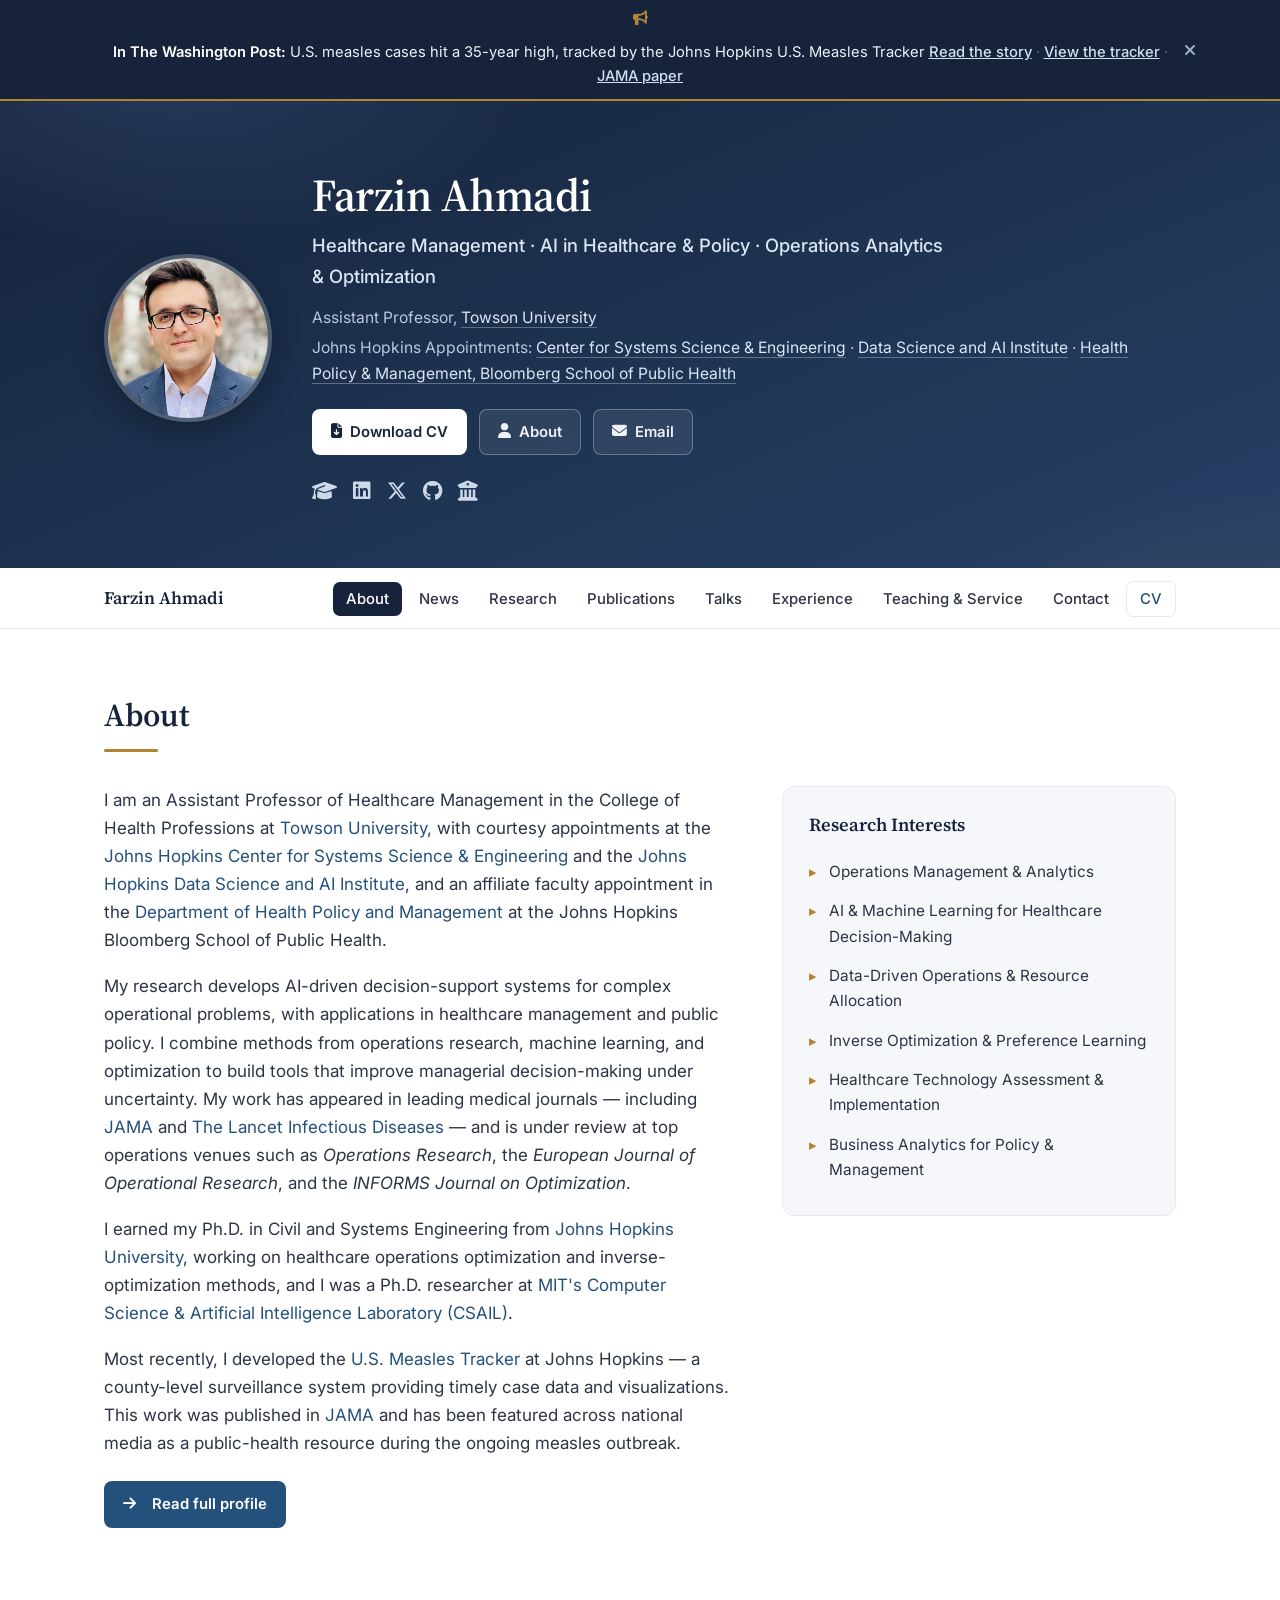
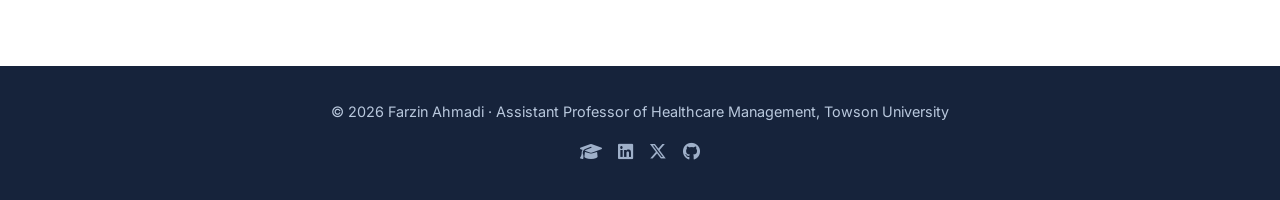
==== commit 02417f01: "Add files via upload" ====
--- a/index.html
+++ b/index.html
@@ -55,7 +55,8 @@
       },
       "affiliation": [
         { "@type": "Organization", "name": "Johns Hopkins Center for Systems Science and Engineering", "url": "https://systems.jhu.edu/" },
-        { "@type": "Organization", "name": "Johns Hopkins Data Science and AI Institute", "url": "https://ai.jhu.edu/" }
+        { "@type": "Organization", "name": "Johns Hopkins Data Science and AI Institute", "url": "https://ai.jhu.edu/" },
+        { "@type": "Organization", "name": "Department of Health Policy and Management, Johns Hopkins Bloomberg School of Public Health", "url": "https://publichealth.jhu.edu/departments/health-policy-and-management" }
       ],
       "alumniOf": [
         { "@type": "CollegeOrUniversity", "name": "Johns Hopkins University", "url": "https://www.jhu.edu/" },
@@ -98,12 +99,12 @@
         <div class="container">
             <i class="fas fa-bullhorn icon"></i>
             <div class="text">
-                <strong>New in JAMA:</strong> Tracking County-Level Measles Cases in the US
-                <a href="https://jamanetwork.com/journals/jama/article-abstract/2839096" target="_blank" rel="noopener">Read the paper</a>
+                <strong>In The Washington Post:</strong> U.S. measles cases hit a 35-year high, tracked by the Johns Hopkins U.S. Measles Tracker
+                <a href="https://www.washingtonpost.com/health/2026/07/21/us-measles-cases-hit-35-year-record-with-months-left-2026/" target="_blank" rel="noopener">Read the story</a>
                 <span class="sep">·</span>
                 <a href="https://publichealth.jhu.edu/ivac/resources/us-measles-tracker" target="_blank" rel="noopener">View the tracker</a>
                 <span class="sep">·</span>
-                <strong>Five talks at the INFORMS Healthcare Conference 2026 (Raleigh, Jul 28–30)</strong>
+                <a href="https://jamanetwork.com/journals/jama/article-abstract/2839096" target="_blank" rel="noopener">JAMA paper</a>
             </div>
             <button class="close-banner" onclick="document.getElementById('announcementsBanner').style.display='none'" title="Dismiss" aria-label="Dismiss announcement">
                 <i class="fas fa-times"></i>
@@ -119,7 +120,7 @@
                 <h1>Farzin Ahmadi</h1>
                 <p class="tagline">Healthcare Management · AI in Healthcare &amp; Policy · Operations Analytics &amp; Optimization</p>
                 <p class="affil">Assistant Professor, <a href="https://www.towson.edu/" target="_blank" rel="noopener">Towson University</a></p>
-                <p class="affil">Courtesy Appointments: <a href="https://systems.jhu.edu" target="_blank" rel="noopener">JHU Center for Systems Science &amp; Engineering</a> · <a href="https://ai.jhu.edu" target="_blank" rel="noopener">JHU Data Science and AI Institute</a></p>
+                <p class="affil">Johns Hopkins Appointments: <a href="https://systems.jhu.edu" target="_blank" rel="noopener">Center for Systems Science &amp; Engineering</a> · <a href="https://ai.jhu.edu" target="_blank" rel="noopener">Data Science and AI Institute</a> · <a href="https://publichealth.jhu.edu/departments/health-policy-and-management" target="_blank" rel="noopener">Health Policy &amp; Management, Bloomberg School of Public Health</a></p>
                 <div class="hero-actions">
                     <a href="Farzin_Ahmadi.pdf" class="btn btn-primary" download><i class="fas fa-file-arrow-down"></i> Download CV</a>
                     <a href="about.html" class="btn btn-ghost"><i class="fas fa-user"></i> About</a>
@@ -162,7 +163,7 @@
                 <div class="rule"></div>
                 <div class="about-grid">
                     <div class="prose">
-                        <p>I am an Assistant Professor of Healthcare Management in the College of Health Professions at <a href="https://www.towson.edu/" target="_blank" rel="noopener">Towson University</a>, with courtesy appointments at the <a href="https://systems.jhu.edu/" target="_blank" rel="noopener">Johns Hopkins Center for Systems Science &amp; Engineering</a> and the <a href="https://ai.jhu.edu/" target="_blank" rel="noopener">Johns Hopkins Data Science and AI Institute</a>.</p>
+                        <p>I am an Assistant Professor of Healthcare Management in the College of Health Professions at <a href="https://www.towson.edu/" target="_blank" rel="noopener">Towson University</a>, with courtesy appointments at the <a href="https://systems.jhu.edu/" target="_blank" rel="noopener">Johns Hopkins Center for Systems Science &amp; Engineering</a> and the <a href="https://ai.jhu.edu/" target="_blank" rel="noopener">Johns Hopkins Data Science and AI Institute</a>, and an affiliate faculty appointment in the <a href="https://publichealth.jhu.edu/departments/health-policy-and-management" target="_blank" rel="noopener">Department of Health Policy and Management</a> at the Johns Hopkins Bloomberg School of Public Health.</p>
 
                         <p>My research develops AI-driven decision-support systems for complex operational problems, with applications in healthcare management and public policy. I combine methods from operations research, machine learning, and optimization to build tools that improve managerial decision-making under uncertainty. My work has appeared in leading medical journals — including <a href="https://jamanetwork.com/journals/jama/article-abstract/2839096" target="_blank" rel="noopener">JAMA</a> and <a href="https://www.thelancet.com/journals/laninf/home" target="_blank" rel="noopener">The Lancet Infectious Diseases</a> — and is under review at top operations venues such as <em>Operations Research</em>, the <em>European Journal of Operational Research</em>, and the <em>INFORMS Journal on Optimization</em>.</p>
 
@@ -196,6 +197,50 @@
                 <p class="section-lead">Recent talks, publications, grants, and media — most recent first.</p>
                 <div class="news-list">
                     <div class="news-item">
+                        <div class="news-date">Sep 2026</div>
+                        <div class="news-body">Serving on the Program Committee for the NeurIPS 2026 Second Workshop on MLxOR (Mathematical Foundations and Operational Integration of ML for Uncertainty-Aware Decision-Making), which received 290 submissions this year.</div>
+                    </div>
+                    <div class="news-item">
+                        <div class="news-date">Sep 2026</div>
+                        <div class="news-body">Submitted &ldquo;<a href="https://openreview.net/forum?id=e6ApWh4udG" target="_blank" rel="noopener">Recommendations as Designed Experiments: Active Inverse Optimization for Identifiable Preference Learning under Hard Constraints</a>&rdquo; (with Kimia Ghobadi) to the NeurIPS 2026 Second Workshop on MLxOR, Atlanta, GA (December 2026).</div>
+                    </div>
+                    <div class="news-item">
+                        <div class="news-date">Sep 2026</div>
+                        <div class="news-body">Tracker data cited by <a href="https://www.chiefhealthcareexecutive.com/view/looking-at-the-measles-outbreak-in-lancaster-county-pa-" target="_blank" rel="noopener"><em>Chief Healthcare Executive</em></a> in coverage of the measles outbreak in Lancaster County, Pa.</div>
+                    </div>
+                    <div class="news-item">
+                        <div class="news-date">Aug 2026</div>
+                        <div class="news-body">Quoted on county-level measles tracking in <a href="https://marylandmatters.org/2026/08/27/vaccination-protections-teetering-as-state-declares-measles-outbreaks-in-3-counties/" target="_blank" rel="noopener"><em>Maryland Matters</em></a> as the state declared measles outbreaks in three counties.</div>
+                    </div>
+                    <div class="news-item">
+                        <div class="news-date">Aug 2026</div>
+                        <div class="news-body">Interviewed <a href="https://www.youtube.com/watch?v=EzOElEkfbvY" target="_blank" rel="noopener">on camera by FOX 5 DC</a> on the Maryland measles outbreak, and quoted in the accompanying <a href="https://www.fox5dc.com/news/measles-outbreak-declared-3-maryland-counties-back-to-school-season-begins" target="_blank" rel="noopener">news story</a> with tracker data credited.</div>
+                    </div>
+                    <div class="news-item">
+                        <div class="news-date">Aug 2026</div>
+                        <div class="news-body">Confirmed as a panelist for the HICSS-60 symposium &ldquo;Strategic Foresight for Socio-Technical Ecosystems: Exploring Future Pathways for Digital Health&rdquo; (Hawaii Island, January 2027).</div>
+                    </div>
+                    <div class="news-item">
+                        <div class="news-date">Aug 2026</div>
+                        <div class="news-body">Panelist on the Second-Year Faculty Panel, &ldquo;Lessons Learned from First Year at TU,&rdquo; at the <a href="https://www.towson.edu/provost/initiatives/faculty-center/programs/new-faculty-institute/" target="_blank" rel="noopener">Towson University New Faculty Institute</a>.</div>
+                    </div>
+                    <div class="news-item">
+                        <div class="news-date">Aug 2026</div>
+                        <div class="news-body">Affiliate faculty appointment approved in the <a href="https://publichealth.jhu.edu/departments/health-policy-and-management" target="_blank" rel="noopener">Department of Health Policy and Management</a>, Johns Hopkins Bloomberg School of Public Health.</div>
+                    </div>
+                    <div class="news-item">
+                        <div class="news-date">Jul 2026</div>
+                        <div class="news-body">The U.S. Measles Tracker cited across national coverage of the 35-year case record, including <a href="https://www.cidrap.umn.edu/measles/measles-cases-reach-35-year-high-us" target="_blank" rel="noopener">CIDRAP</a>, <a href="https://www.sciencenews.org/article/measles-us-34-high-elimination-vaccine" target="_blank" rel="noopener"><em>Science News</em></a>, <a href="https://www.axios.com/2026/07/22/measles-cases-surge-past-last-year" target="_blank" rel="noopener">Axios</a>, <a href="https://www.usnews.com/news/health-news/articles/2026-07-22/measles-cases-set-35-year-us-record-with-months-to-go-in-2026" target="_blank" rel="noopener"><em>U.S. News &amp; World Report</em></a>, <a href="https://thehill.com/policy/healthcare/5983731-us-measles-cases-hit-record/" target="_blank" rel="noopener"><em>The Hill</em></a>, <a href="https://www.sciencealert.com/scientists-tell-us-what-it-would-take-for-the-us-to-hold-on-to-its-measles-elimination-status" target="_blank" rel="noopener">ScienceAlert</a>, and <a href="https://publications.aap.org/aapnews/news/35642/Measles-count-hits-grim-milestone-in-Johns-Hopkins" target="_blank" rel="noopener">AAP News</a>.</div>
+                    </div>
+                    <div class="news-item">
+                        <div class="news-date">Jul 2026</div>
+                        <div class="news-body">The <a href="https://www.washingtonpost.com/health/2026/07/21/us-measles-cases-hit-35-year-record-with-months-left-2026/" target="_blank" rel="noopener">Washington Post</a> cited the Johns Hopkins <a href="https://publichealth.jhu.edu/ivac/resources/us-measles-tracker" target="_blank" rel="noopener">U.S. Measles Tracker</a> in reporting that U.S. measles cases reached a 35-year high — 2,295 cases in 2026, the most since the disease was declared eliminated in the United States in 2000.</div>
+                    </div>
+                    <div class="news-item">
+                        <div class="news-date">Jul 2026</div>
+                        <div class="news-body">Submitted the sole-authored research letter &ldquo;School-Level MMR Coverage and 2025 Texas Measles Outbreaks&rdquo; to <em>JAMA Pediatrics</em>.</div>
+                    </div>
+                    <div class="news-item">
                         <div class="news-date">Jul 2026</div>
                         <div class="news-body">Five talks featuring our work scheduled at the <a href="https://meetings.informs.org/wordpress/healthcare/" target="_blank" rel="noopener">INFORMS Healthcare Conference 2026</a> in Raleigh, NC (Jul 28–30) — spanning personalized dietary recommendations, robust surgery and bed scheduling, and statistical inference for inverse optimization.</div>
                     </div>
@@ -271,6 +316,11 @@
                 <h3 class="subhead">Working Papers</h3>
                 <div class="card-grid grid-2">
                     <div class="card">
+                        <h4>Where the Money Goes, and Where the Need Is: A Needs-Based Capitation Analysis of Medicare Hospital Spending Across Maryland&rsquo;s 24 Jurisdictions</h4>
+                        <div class="journal">In Preparation &middot; Sole-authored</div>
+                        <div class="authors">Builds a needs-based counterfactual to Maryland&rsquo;s historically anchored global hospital budgets, identifying $172M of reallocation within a $3.50B envelope, and develops a method for distinguishing under-service from efficiency using published CMS data.</div>
+                    </div>
+                    <div class="card">
                         <h4>Closed-Loop OR Scheduling Under Operational Uncertainty</h4>
                         <div class="journal">In Preparation</div>
                         <div class="authors">with Jing Liu, Shengwei Zhang, Diego A. Martínez, Enzo Zavala, Rudy Geissbuhler, and Kimia Ghobadi</div>
@@ -334,6 +384,18 @@
                 <div class="card-grid grid-2">
                     <div class="card">
                         <span class="tag">Under Review</span>
+                        <h4><a href="https://openreview.net/forum?id=e6ApWh4udG" target="_blank" rel="noopener">Recommendations as Designed Experiments: Active Inverse Optimization for Identifiable Preference Learning under Hard Constraints</a></h4>
+                        <div class="journal">NeurIPS 2026 Second Workshop on MLxOR &middot; Atlanta, GA, December 2026</div>
+                        <div class="authors">with <a href="https://engineering.jhu.edu/faculty/kimia-ghobadi/" target="_blank" rel="noopener">Kimia Ghobadi</a></div>
+                    </div>
+                    <div class="card">
+                        <span class="tag">Under Review</span>
+                        <h4>School-Level MMR Coverage and 2025 Texas Measles Outbreaks</h4>
+                        <div class="journal">JAMA Pediatrics &middot; Research Letter</div>
+                        <div class="authors">Sole-authored</div>
+                    </div>
+                    <div class="card">
+                        <span class="tag">Under Review</span>
                         <h4>Solution Prediction Dominates Parameter Prediction Under Generic Non-Identifiability: Connecting Inverse Optimization and Predict-then-Optimize</h4>
                         <div class="journal">European Journal of Operational Research</div>
                         <div class="authors">with Fardin Ganjkhanloo</div>
@@ -444,7 +506,7 @@
                     <div class="card">
                         <span class="tag upcoming">Jan 2027</span>
                         <h4>Real-Time Public Health Surveillance as a Socio-Technical Ecosystem</h4>
-                        <div class="journal">HICSS-60 Symposium on Strategic Foresight for Socio-Technical Ecosystems · Hawaii Island, HI</div>
+                        <div class="journal">HICSS-60 Symposium on Strategic Foresight for Socio-Technical Ecosystems · Hawaii Island, HI · Invited panelist</div>
                     </div>
                     <div class="card">
                         <span class="tag upcoming">Nov 2026</span>
@@ -452,17 +514,17 @@
                         <div class="journal">INFORMS Annual Meeting · San Francisco, CA</div>
                     </div>
                     <div class="card">
-                        <span class="tag upcoming">Jul 2026</span>
+                        <span class="tag">Jul 2026</span>
                         <h4>Five presentations across dietary recommendation, robust surgery &amp; bed scheduling, and inference for inverse optimization</h4>
                         <div class="journal">INFORMS Healthcare Conference · Raleigh, NC</div>
                     </div>
                     <div class="card">
-                        <span class="tag upcoming">Jul 2026</span>
+                        <span class="tag">Jul 2026</span>
                         <h4>Non-identifiability and Statistical Inference in Inverse Optimization; From Prediction to Protection in Surgery Scheduling (poster)</h4>
                         <div class="journal">MSOM Conference · Harvard Business School, Boston, MA</div>
                     </div>
                     <div class="card">
-                        <span class="tag upcoming">May 2026</span>
+                        <span class="tag">May 2026</span>
                         <h4>Real-Time County-Level Measles Surveillance and AI-Augmented Monitoring During the 2025 U.S. Outbreak</h4>
                         <div class="journal">Conference on Health IT and Analytics (CHITA) · Washington, D.C.</div>
                     </div>
@@ -491,12 +553,12 @@
                         <div class="journal">HICSS 60 · Hawaii Island, HI</div>
                     </div>
                     <div class="card">
-                        <span class="tag upcoming">Oct 2026</span>
+                        <span class="tag upcoming">Nov 2026</span>
                         <h4>Session Chair — AI and Analytics for Public Health Surveillance and Emergency Response</h4>
                         <div class="journal">INFORMS Annual Meeting · San Francisco, CA</div>
                     </div>
                     <div class="card">
-                        <span class="tag upcoming">Jul 2026</span>
+                        <span class="tag">Jul 2026</span>
                         <h4>Session Chair — Integrated AI and LLMs in Healthcare Modeling; and Data-Driven Inverse Optimization</h4>
                         <div class="journal">INFORMS Healthcare Conference · Raleigh, NC (with Kimia Ghobadi)</div>
                     </div>
@@ -528,7 +590,7 @@
                         <div class="date">August 2025 – Present</div>
                         <p><strong>Research focus:</strong> Operations analytics; AI/ML for healthcare decision systems</p>
                         <p><strong>Teaching:</strong> Healthcare systems; health information management</p>
-                        <p><strong>Courtesy appointments:</strong> Johns Hopkins Center for Systems Science &amp; Engineering; Johns Hopkins Data Science and AI Institute (DSAI)</p>
+                        <p><strong>Courtesy &amp; affiliate appointments:</strong> Johns Hopkins Center for Systems Science &amp; Engineering; Johns Hopkins Data Science and AI Institute (DSAI); Affiliate Faculty, Department of Health Policy and Management, Johns Hopkins Bloomberg School of Public Health (2026)</p>
                     </div>
                     <div class="card">
                         <h3><a href="https://www.jhu.edu/" target="_blank" rel="noopener">Johns Hopkins University</a></h3>
@@ -593,14 +655,20 @@
                     <div class="card">
                         <h3>Towson University</h3>
                         <p><strong>HLTH 207: Health System of the U.S.</strong><br>Summer 2025, Fall 2025 (2 sections), Spring 2026 (2 sections)</p>
-                        <p><strong>Course evaluations (Summer &amp; Fall 2025):</strong></p>
+                        <p><strong>Course evaluations (4 sections, Fall 2025 &amp; Spring 2026):</strong></p>
                         <ul style="list-style:disc; margin-left:20px;">
-                            <li>Enrollment: 55 students</li>
-                            <li>Overall teaching effectiveness: 4.3 / 5.0</li>
-                            <li>Overall demonstrated knowledge: 4.4 / 5.0</li>
-                            <li>Response rate: 83%</li>
+                            <li>Enrollment: 118 students &middot; response rate 83% (98 respondents)</li>
+                            <li>Demonstrated knowledge of subject matter: 4.4 / 5.0</li>
+                            <li>Created a positive learning environment: 4.6 / 5.0</li>
                         </ul>
                         <p style="margin-top:12px;"><strong>HCMN 435: Health Information Management</strong><br>Spring 2026</p>
+                        <ul style="list-style:disc; margin-left:20px;">
+                            <li>Enrollment: 32 students &middot; response rate 94% (30 respondents)</li>
+                            <li>Demonstrated knowledge of subject matter: 4.5 / 5.0</li>
+                            <li>Created a positive learning environment: 4.6 / 5.0</li>
+                        </ul>
+                        <p style="margin-top:12px;"><strong>Healthcare Operations Analytics</strong> (proposed CURE course)<br>A Course-based Undergraduate Research Experience integrating AI and optimization methods into the undergraduate curriculum.</p>
+                        <p style="margin-top:12px;"><strong>Student mentorship</strong><br>Summer Undergraduate Research Institute (SURI), Summer 2026 — mentored an undergraduate researcher on the development and validation of AI-augmented public health data systems.</p>
                     </div>
                     <div class="card">
                         <h3>Johns Hopkins University</h3>
@@ -619,6 +687,8 @@
                     <div class="card">
                         <h3>Professional Service</h3>
                         <ul style="list-style:disc; margin-left:20px;">
+                            <li><strong>Program Committee Member</strong>, NeurIPS 2026 Second Workshop on MLxOR (2026)</li>
+                            <li><strong>Panelist</strong>, Second-Year Faculty Panel, <a href="https://www.towson.edu/provost/initiatives/faculty-center/programs/new-faculty-institute/" target="_blank" rel="noopener">Towson University New Faculty Institute</a> (2026)</li>
                             <li><strong>Peer Reviewer</strong>, <a href="https://journals.plos.org/globalpublichealth/" target="_blank" rel="noopener">PLOS Global Public Health</a> (2024–2026)</li>
                             <li><strong>President</strong>, <a href="https://www.informs.org/" target="_blank" rel="noopener">Johns Hopkins University INFORMS Student Chapter</a> (2022–2024)</li>
                             <li><strong>Editorial Board Member</strong>, <a href="https://www.informs.org/Publications/OR-MS-Tomorrow" target="_blank" rel="noopener">OR/MS Tomorrow</a> (2022–2024)</li>
@@ -654,6 +724,18 @@
                 <div class="card-grid">
                     <div class="card">
                         <ul style="list-style:disc; margin-left:20px;">
+                            <li><a href="https://www.chiefhealthcareexecutive.com/view/looking-at-the-measles-outbreak-in-lancaster-county-pa-" target="_blank" rel="noopener">Looking at the measles outbreak in Lancaster County, Pa.</a> — <em>Chief Healthcare Executive</em> (Sep 2026)</li>
+                            <li><a href="https://marylandmatters.org/2026/08/27/vaccination-protections-teetering-as-state-declares-measles-outbreaks-in-3-counties/" target="_blank" rel="noopener">Vaccination protections &lsquo;teetering&rsquo; as state declares measles outbreaks in 3 counties</a> — <em>Maryland Matters</em> (Aug 2026)</li>
+                            <li><a href="https://www.youtube.com/watch?v=EzOElEkfbvY" target="_blank" rel="noopener">Measles outbreak declared in 3 Maryland counties</a> (on-camera interview) — <em>FOX 5 DC</em> (Aug 2026)</li>
+                            <li><a href="https://www.fox5dc.com/news/measles-outbreak-declared-3-maryland-counties-back-to-school-season-begins" target="_blank" rel="noopener">Measles outbreak declared in 3 Maryland counties as back-to-school season begins</a> — <em>FOX 5 DC</em> (Aug 2026)</li>
+                            <li><a href="https://www.sciencealert.com/scientists-tell-us-what-it-would-take-for-the-us-to-hold-on-to-its-measles-elimination-status" target="_blank" rel="noopener">What it would take for the U.S. to hold on to its measles elimination status</a> — <em>ScienceAlert</em> (Jul 2026)</li>
+                            <li><a href="https://publications.aap.org/aapnews/news/35642/Measles-count-hits-grim-milestone-in-Johns-Hopkins" target="_blank" rel="noopener">Measles count hits grim milestone in Johns Hopkins tracking</a> — <em>AAP News</em> (Jul 2026)</li>
+                            <li><a href="https://www.cidrap.umn.edu/measles/measles-cases-reach-35-year-high-us" target="_blank" rel="noopener">Measles cases reach 35-year high in US</a> — <em>CIDRAP</em> (Jul 2026)</li>
+                            <li><a href="https://www.sciencenews.org/article/measles-us-34-high-elimination-vaccine" target="_blank" rel="noopener">Measles cases in the U.S. hit a new 34-year high</a> — <em>Science News</em> (Jul 2026)</li>
+                            <li><a href="https://www.axios.com/2026/07/22/measles-cases-surge-past-last-year" target="_blank" rel="noopener">U.S. measles cases surpass last year's total: Tracker</a> — <em>Axios</em> (Jul 2026)</li>
+                            <li><a href="https://www.usnews.com/news/health-news/articles/2026-07-22/measles-cases-set-35-year-us-record-with-months-to-go-in-2026" target="_blank" rel="noopener">Measles Cases Set 35-Year US Record With Months to Go in 2026</a> — <em>U.S. News &amp; World Report</em> (Jul 2026)</li>
+                            <li><a href="https://thehill.com/policy/healthcare/5983731-us-measles-cases-hit-record/" target="_blank" rel="noopener">US measles cases hit record</a> — <em>The Hill</em> (Jul 2026)</li>
+                            <li><a href="https://www.washingtonpost.com/health/2026/07/21/us-measles-cases-hit-35-year-record-with-months-left-2026/" target="_blank" rel="noopener">U.S. Measles Cases Hit 35-Year Record With Months Left in 2026</a> — <em>The Washington Post</em> (July 2026)</li>
                             <li><a href="https://www.linkedin.com/posts/farzin-ahmadi_publichealth-measles-epidemiology-activity-7457444041757011968-OIPh" target="_blank" rel="noopener">Measles work featured as a <em>Jeopardy!</em> clue</a> (May 2026)</li>
                             <li><a href="https://www.theatlantic.com/health/2026/02/measles-death/686122/" target="_blank" rel="noopener">The Deaths Doctors Never Thought They'd See in the U.S.</a> — <em>The Atlantic</em> (Feb 2026)</li>
                             <li><a href="https://www.towson.edu/news/articles/2025/measles-tracking-jama.html" target="_blank" rel="noopener">TU professor publishes study on measles tracking in JAMA</a> — <em>Towson University News</em> (Oct 2025)</li>
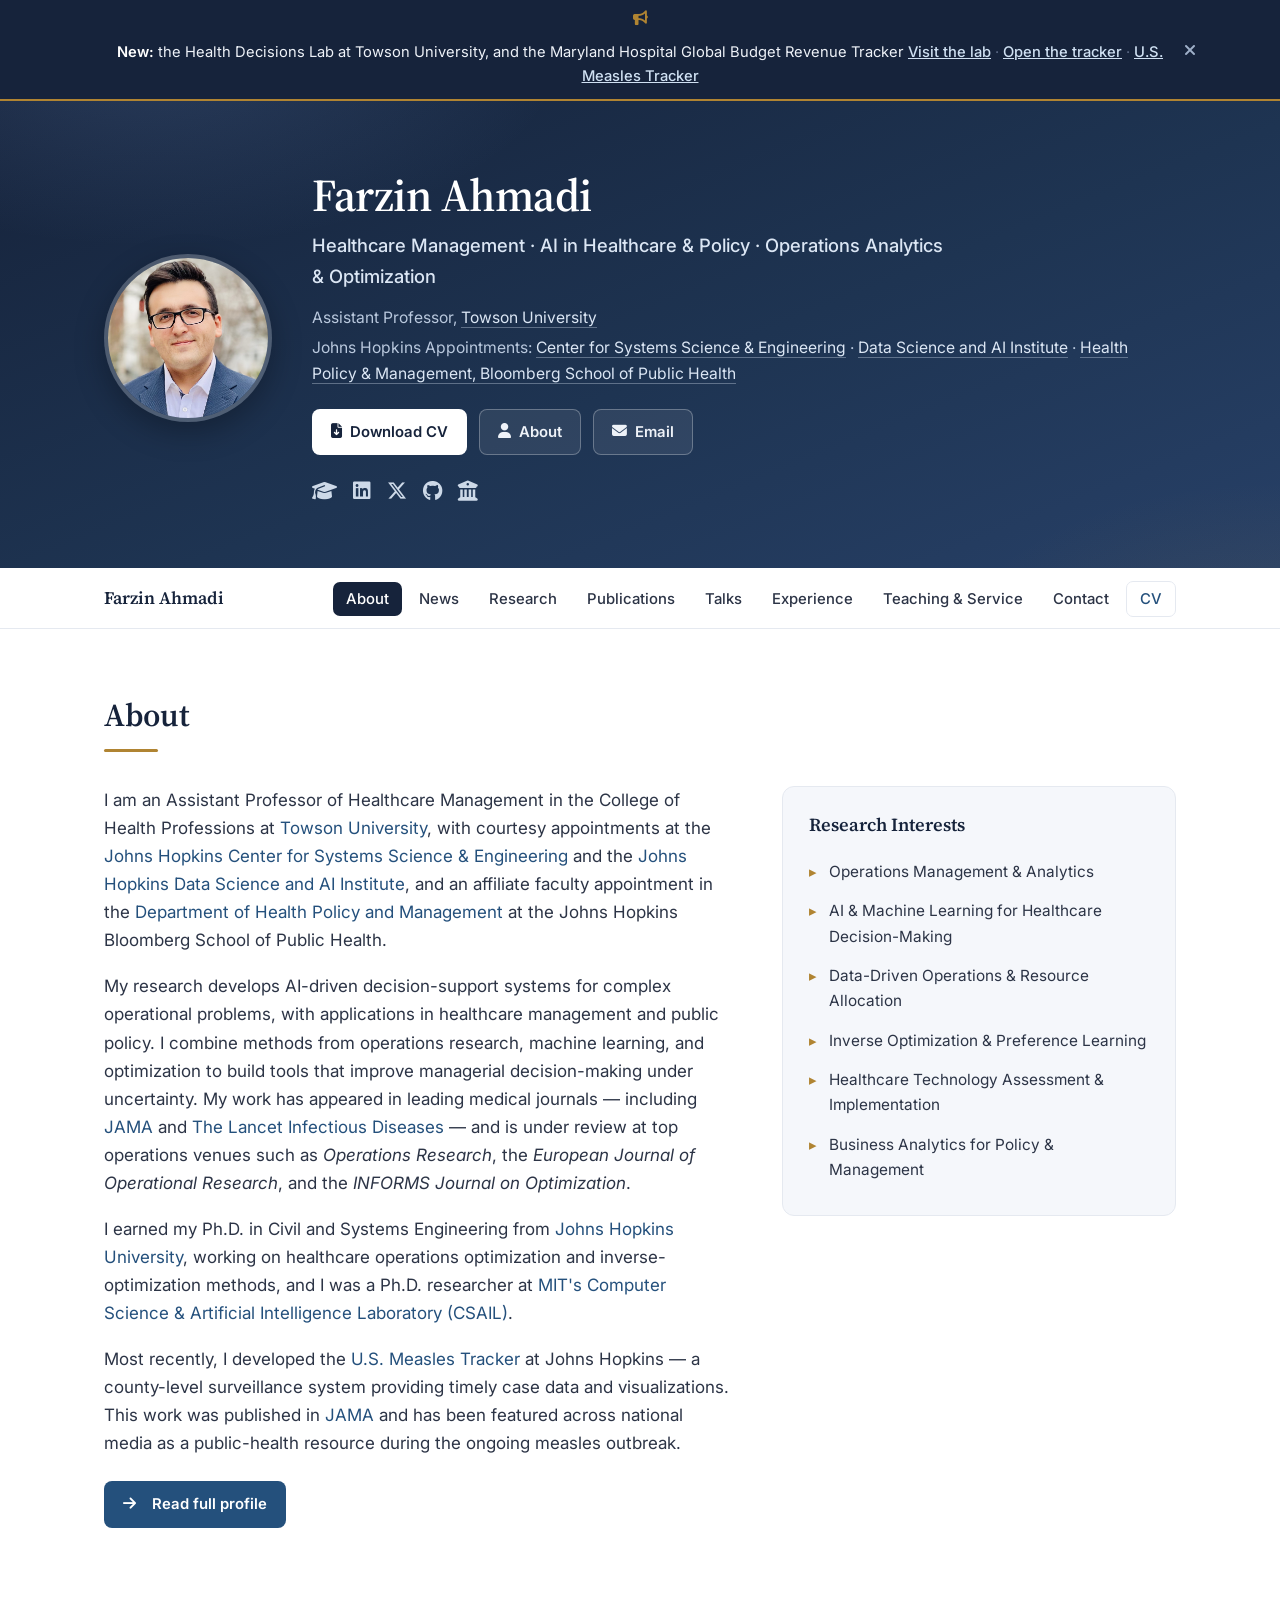
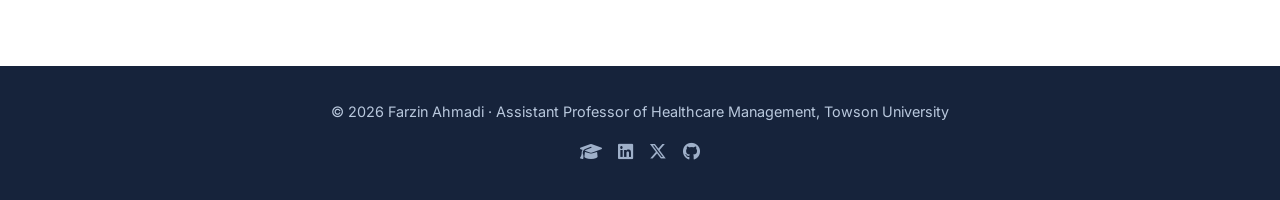
==== commit 4347d073: "Add files via upload" ====
--- a/index.html
+++ b/index.html
@@ -83,12 +83,17 @@
         "Public Health Surveillance",
         "Optimization"
       ],
+      "identifier": [
+        { "@type": "PropertyValue", "propertyID": "ORCID", "value": "0000-0002-0606-1707", "url": "https://orcid.org/0000-0002-0606-1707" }
+      ],
       "sameAs": [
+        "https://orcid.org/0000-0002-0606-1707",
+        "https://www.researchgate.net/profile/Farzin-Ahmadi-2",
         "https://www.linkedin.com/in/farzin-ahmadi/",
         "https://scholar.google.com/citations?user=UysbfPkAAAAJ&hl=en",
         "https://github.com/FarzinAhmadi",
         "https://x.com/FarzinAhmadi5",
-        "https://farzin.wse.jhu.edu"
+        "https://www.towson.edu/chp/departments/health-sciences/faculty-staff/farzin-ahmadi.html"
       ]
     }
     </script>
@@ -99,12 +104,12 @@
         <div class="container">
             <i class="fas fa-bullhorn icon"></i>
             <div class="text">
-                <strong>In The Washington Post:</strong> U.S. measles cases hit a 35-year high, tracked by the Johns Hopkins U.S. Measles Tracker
-                <a href="https://www.washingtonpost.com/health/2026/07/21/us-measles-cases-hit-35-year-record-with-months-left-2026/" target="_blank" rel="noopener">Read the story</a>
+                <strong>New:</strong> the Health Decisions Lab at Towson University, and the Maryland Hospital Global Budget Revenue Tracker
+                <a href="https://wp.towson.edu/healthdecisions/" target="_blank" rel="noopener">Visit the lab</a>
                 <span class="sep">·</span>
-                <a href="https://publichealth.jhu.edu/ivac/resources/us-measles-tracker" target="_blank" rel="noopener">View the tracker</a>
+                <a href="https://farzinahmadi.github.io/maryland-gbr-tracker/" target="_blank" rel="noopener">Open the tracker</a>
                 <span class="sep">·</span>
-                <a href="https://jamanetwork.com/journals/jama/article-abstract/2839096" target="_blank" rel="noopener">JAMA paper</a>
+                <a href="https://publichealth.jhu.edu/ivac/resources/us-measles-tracker" target="_blank" rel="noopener">U.S. Measles Tracker</a>
             </div>
             <button class="close-banner" onclick="document.getElementById('announcementsBanner').style.display='none'" title="Dismiss" aria-label="Dismiss announcement">
                 <i class="fas fa-times"></i>
@@ -131,7 +136,7 @@
                     <a href="https://www.linkedin.com/in/farzin-ahmadi/" title="LinkedIn" target="_blank" rel="noopener"><i class="fab fa-linkedin"></i></a>
                     <a href="https://x.com/FarzinAhmadi5" title="X (Twitter)" target="_blank" rel="noopener"><i class="fab fa-x-twitter"></i></a>
                     <a href="https://github.com/FarzinAhmadi" title="GitHub" target="_blank" rel="noopener"><i class="fab fa-github"></i></a>
-                    <a href="https://farzin.wse.jhu.edu" title="Johns Hopkins Profile" target="_blank" rel="noopener"><i class="fas fa-university"></i></a>
+                    <a href="https://www.towson.edu/chp/departments/health-sciences/faculty-staff/farzin-ahmadi.html" title="Towson Faculty Profile" target="_blank" rel="noopener"><i class="fas fa-university"></i></a>
                 </div>
             </div>
         </div>
@@ -198,6 +203,18 @@
                 <div class="news-list">
                     <div class="news-item">
                         <div class="news-date">Sep 2026</div>
+                        <div class="news-body">Launched the <a href="https://wp.towson.edu/healthdecisions/" target="_blank" rel="noopener">Health Decisions Lab</a> at Towson University — a research lab building methods and open data resources for the decisions that shape health care, spanning hospital payment models, care scheduling and allocation, and outbreak tracking.</div>
+                    </div>
+                    <div class="news-item">
+                        <div class="news-date">Sep 2026</div>
+                        <div class="news-body">Released the <a href="https://farzinahmadi.github.io/maryland-gbr-tracker/" target="_blank" rel="noopener">Maryland Hospital Global Budget Revenue Tracker</a>, an interactive dashboard compiling HSCRC and CMS data on regulated revenue, admissions, payer mix, and margins for the 61 hospitals in Maryland&rsquo;s all-payer global budget system. Updated monthly, with the full dataset and pipeline published alongside it.</div>
+                    </div>
+                    <div class="news-item">
+                        <div class="news-date">Sep 2026</div>
+                        <div class="news-body">Selected as an <a href="https://www.towson.edu/provost/initiatives/faculty-center/emerging-technology/artificial-intelligence-hub.html" target="_blank" rel="noopener">AI Research Fellow by the Towson University AI Hub</a> for the 2026&ndash;2027 academic year.</div>
+                    </div>
+                    <div class="news-item">
+                        <div class="news-date">Sep 2026</div>
                         <div class="news-body">Serving on the Program Committee for the NeurIPS 2026 Second Workshop on MLxOR (Mathematical Foundations and Operational Integration of ML for Uncertainty-Aware Decision-Making), which received 290 submissions this year.</div>
                     </div>
                     <div class="news-item">
@@ -632,6 +649,7 @@
                 <div class="card-grid">
                     <div class="card">
                         <ul style="list-style:disc; margin-left:20px;">
+                            <li>AI Research Fellow, <a href="https://www.towson.edu/provost/initiatives/faculty-center/emerging-technology/artificial-intelligence-hub.html" target="_blank" rel="noopener">Towson University AI Hub</a> (2026&ndash;2027)</li>
                             <li>Selected for the <a href="https://hicss.hawaii.edu/junior-faculty-consortium/" target="_blank" rel="noopener">HICSS 59 Junior Faculty Consortium</a> (2026)</li>
                             <li>Teaching Assistant Award for excellence in teaching and dedication to engineering education, Johns Hopkins University (2022)</li>
                             <li>Top 20% in Civil Engineering, class of 2012, Sharif University of Technology</li>
@@ -708,6 +726,16 @@
 
                 <h3 class="subhead">Notable Projects</h3>
                 <div class="card-grid grid-2">
+                    <div class="card">
+                        <h4><a href="https://wp.towson.edu/healthdecisions/" target="_blank" rel="noopener">Health Decisions Lab</a> — Towson University</h4>
+                        <div class="date">2026</div>
+                        <p>Research lab building methods and open data resources for the decisions that shape health care — inverse optimization applied from surgical scheduling to hospital payment policy, alongside public data infrastructure that turns hard-to-use published health data into documented, downloadable datasets.</p>
+                    </div>
+                    <div class="card">
+                        <h4><a href="https://farzinahmadi.github.io/maryland-gbr-tracker/" target="_blank" rel="noopener">Maryland Hospital Global Budget Revenue Tracker</a> — Health Decisions Lab</h4>
+                        <div class="date">2026</div>
+                        <p>Interactive tracker for the 61 hospitals in Maryland&rsquo;s all-payer global budget system, covering regulated revenue, admissions, payer mix, and margins across FY2017&ndash;FY2025. Includes a plain-language primer on rate setting and a downloadable 13-table dataset traceable to the original HSCRC filings. Updated monthly.</p>
+                    </div>
                     <div class="card">
                         <h4><a href="https://publichealth.jhu.edu/ivac/resources/us-measles-tracker" target="_blank" rel="noopener">U.S. Measles Tracker</a> — Johns Hopkins CSSE</h4>
                         <div class="date">2025</div>
@@ -781,7 +809,10 @@
                         <p>
                             <a href="https://scholar.google.com/citations?user=UysbfPkAAAAJ&hl=en" target="_blank" rel="noopener">Google Scholar</a><br>
                             <a href="https://www.linkedin.com/in/farzin-ahmadi/" target="_blank" rel="noopener">LinkedIn</a><br>
-                            <a href="https://farzin.wse.jhu.edu" target="_blank" rel="noopener">Johns Hopkins Profile</a><br>
+                            <a href="https://www.towson.edu/chp/departments/health-sciences/faculty-staff/farzin-ahmadi.html" target="_blank" rel="noopener">Towson Faculty Profile</a><br>
+                            <a href="https://wp.towson.edu/healthdecisions/" target="_blank" rel="noopener">Health Decisions Lab</a><br>
+                            <a href="https://orcid.org/0000-0002-0606-1707" target="_blank" rel="noopener">ORCID</a><br>
+                            <a href="https://www.researchgate.net/profile/Farzin-Ahmadi-2" target="_blank" rel="noopener">ResearchGate</a><br>
                             <a href="https://github.com/FarzinAhmadi" target="_blank" rel="noopener">GitHub</a>
                         </p>
                     </div>
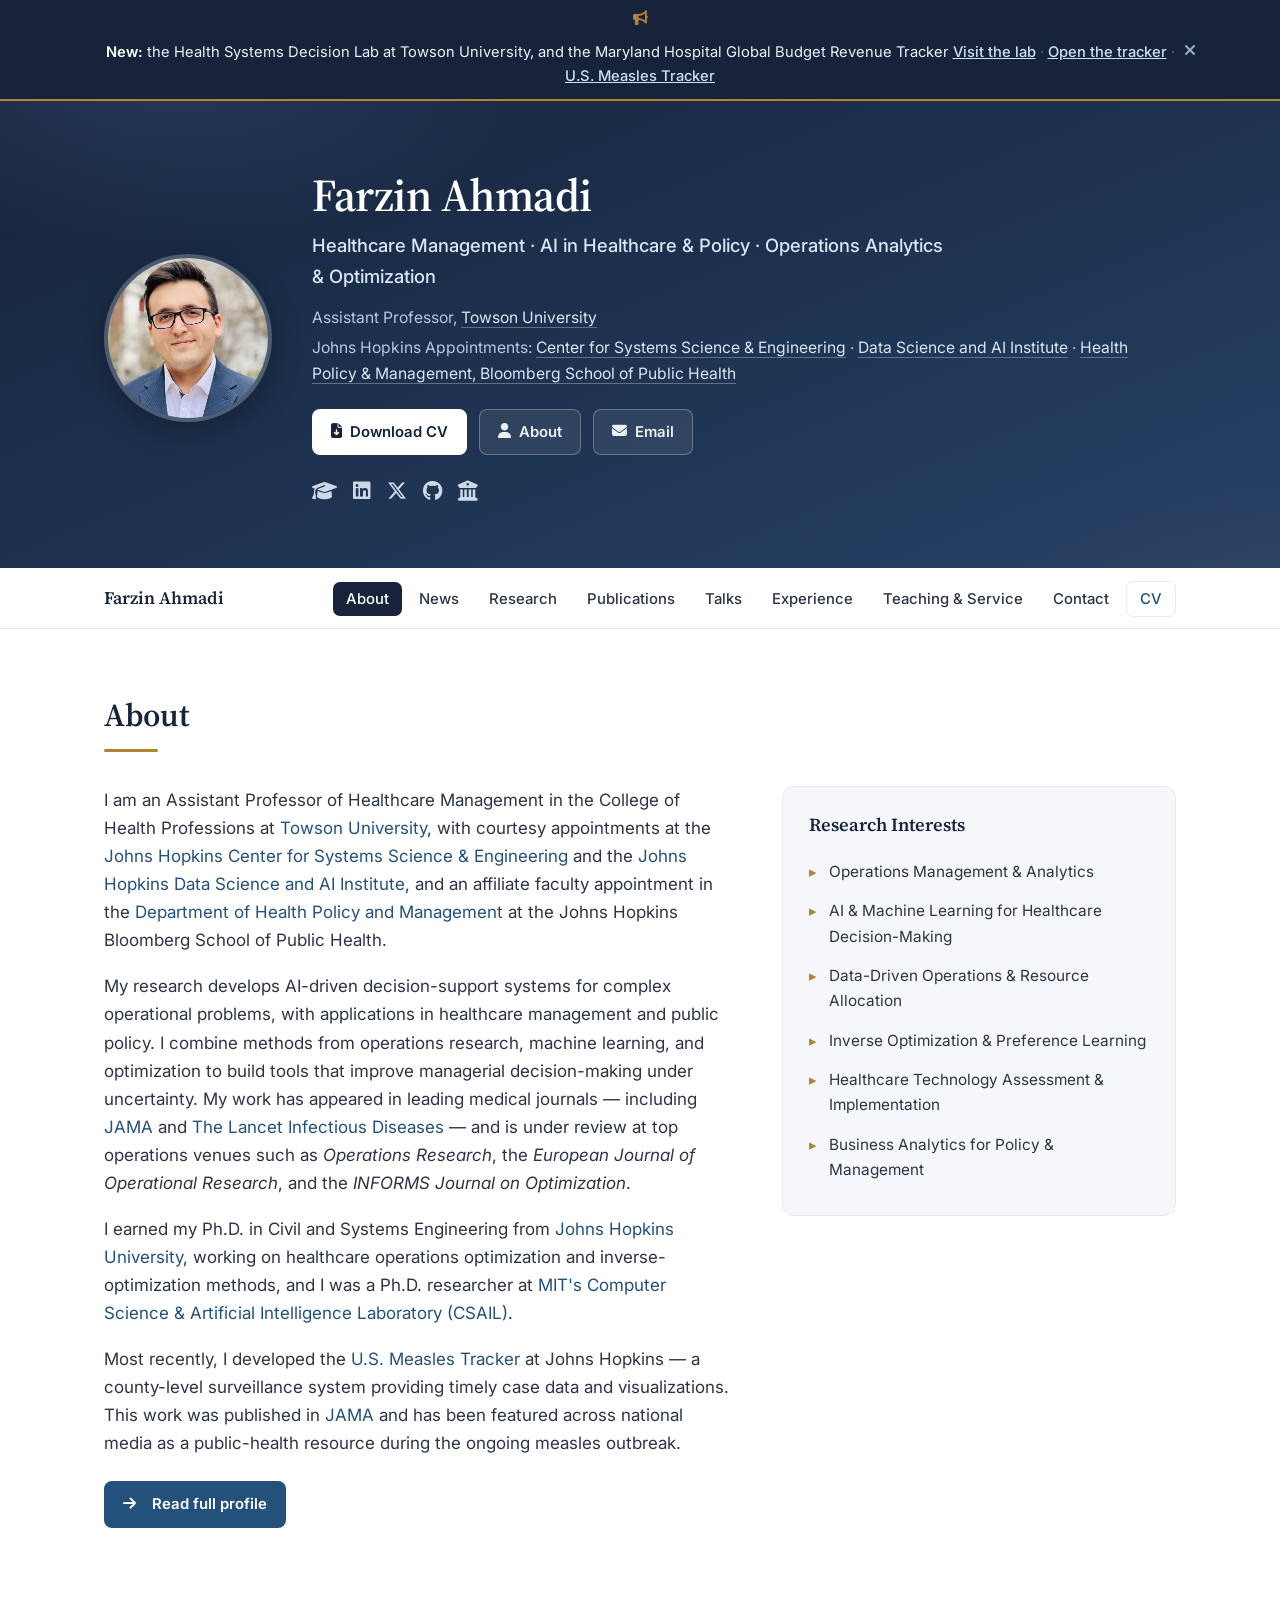
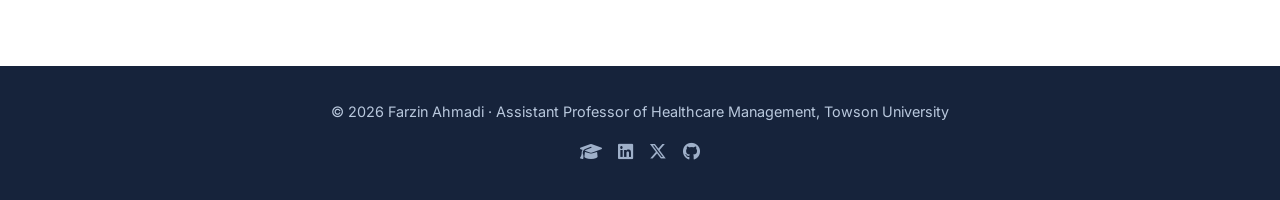
==== commit 97b58997: "Add files via upload" ====
--- a/index.html
+++ b/index.html
@@ -104,7 +104,7 @@
         <div class="container">
             <i class="fas fa-bullhorn icon"></i>
             <div class="text">
-                <strong>New:</strong> the Health Decisions Lab at Towson University, and the Maryland Hospital Global Budget Revenue Tracker
+                <strong>New:</strong> the Health Systems Decision Lab at Towson University, and the Maryland Hospital Global Budget Revenue Tracker
                 <a href="https://wp.towson.edu/healthdecisions/" target="_blank" rel="noopener">Visit the lab</a>
                 <span class="sep">·</span>
                 <a href="https://farzinahmadi.github.io/maryland-gbr-tracker/" target="_blank" rel="noopener">Open the tracker</a>
@@ -203,11 +203,11 @@
                 <div class="news-list">
                     <div class="news-item">
                         <div class="news-date">Sep 2026</div>
-                        <div class="news-body">Launched the <a href="https://wp.towson.edu/healthdecisions/" target="_blank" rel="noopener">Health Decisions Lab</a> at Towson University — a research lab building methods and open data resources for the decisions that shape health care, spanning hospital payment models, care scheduling and allocation, and outbreak tracking.</div>
+                        <div class="news-body">Launched the <a href="https://wp.towson.edu/healthdecisions/" target="_blank" rel="noopener">Health Systems Decision Lab</a> at Towson University — a research lab building methods and open data resources for the decisions that shape health care, spanning hospital payment models, care scheduling and allocation, and outbreak tracking.</div>
                     </div>
                     <div class="news-item">
                         <div class="news-date">Sep 2026</div>
-                        <div class="news-body">Released the <a href="https://farzinahmadi.github.io/maryland-gbr-tracker/" target="_blank" rel="noopener">Maryland Hospital Global Budget Revenue Tracker</a>, an interactive dashboard compiling HSCRC and CMS data on regulated revenue, admissions, payer mix, and margins for the 61 hospitals in Maryland&rsquo;s all-payer global budget system. Updated monthly, with the full dataset and pipeline published alongside it.</div>
+                        <div class="news-body">Released the <a href="https://wp.towson.edu/healthdecisions/gbr-tracker/" target="_blank" rel="noopener">Maryland Hospital Global Budget Revenue Tracker</a>, an interactive dashboard compiling HSCRC and CMS data on regulated revenue, admissions, payer mix, and margins for the 61 hospitals in Maryland&rsquo;s all-payer global budget system. Updated monthly, with the full dataset and pipeline published alongside it.</div>
                     </div>
                     <div class="news-item">
                         <div class="news-date">Sep 2026</div>
@@ -727,14 +727,14 @@
                 <h3 class="subhead">Notable Projects</h3>
                 <div class="card-grid grid-2">
                     <div class="card">
-                        <h4><a href="https://wp.towson.edu/healthdecisions/" target="_blank" rel="noopener">Health Decisions Lab</a> — Towson University</h4>
+                        <h4><a href="https://wp.towson.edu/healthdecisions/" target="_blank" rel="noopener">Health Systems Decision Lab</a> — Towson University</h4>
                         <div class="date">2026</div>
                         <p>Research lab building methods and open data resources for the decisions that shape health care — inverse optimization applied from surgical scheduling to hospital payment policy, alongside public data infrastructure that turns hard-to-use published health data into documented, downloadable datasets.</p>
                     </div>
                     <div class="card">
-                        <h4><a href="https://farzinahmadi.github.io/maryland-gbr-tracker/" target="_blank" rel="noopener">Maryland Hospital Global Budget Revenue Tracker</a> — Health Decisions Lab</h4>
+                        <h4><a href="https://wp.towson.edu/healthdecisions/gbr-tracker/" target="_blank" rel="noopener">Maryland Hospital Global Budget Revenue Tracker</a> — Health Systems Decision Lab</h4>
                         <div class="date">2026</div>
-                        <p>Interactive tracker for the 61 hospitals in Maryland&rsquo;s all-payer global budget system, covering regulated revenue, admissions, payer mix, and margins across FY2017&ndash;FY2025. Includes a plain-language primer on rate setting and a downloadable 13-table dataset traceable to the original HSCRC filings. Updated monthly.</p>
+                        <p>Interactive tracker for the 61 hospitals in Maryland&rsquo;s all-payer global budget system, covering regulated revenue, admissions, payer mix, and margins across FY2017&ndash;FY2026. Includes a plain-language primer on rate setting and a downloadable 13-table dataset traceable to the original HSCRC filings, released under CC BY 4.0 and updated monthly. <a href="https://farzinahmadi.github.io/maryland-gbr-tracker/" target="_blank" rel="noopener">Open the interactive dashboard</a>.</p>
                     </div>
                     <div class="card">
                         <h4><a href="https://publichealth.jhu.edu/ivac/resources/us-measles-tracker" target="_blank" rel="noopener">U.S. Measles Tracker</a> — Johns Hopkins CSSE</h4>
@@ -810,7 +810,7 @@
                             <a href="https://scholar.google.com/citations?user=UysbfPkAAAAJ&hl=en" target="_blank" rel="noopener">Google Scholar</a><br>
                             <a href="https://www.linkedin.com/in/farzin-ahmadi/" target="_blank" rel="noopener">LinkedIn</a><br>
                             <a href="https://www.towson.edu/chp/departments/health-sciences/faculty-staff/farzin-ahmadi.html" target="_blank" rel="noopener">Towson Faculty Profile</a><br>
-                            <a href="https://wp.towson.edu/healthdecisions/" target="_blank" rel="noopener">Health Decisions Lab</a><br>
+                            <a href="https://wp.towson.edu/healthdecisions/" target="_blank" rel="noopener">Health Systems Decision Lab</a><br>
                             <a href="https://orcid.org/0000-0002-0606-1707" target="_blank" rel="noopener">ORCID</a><br>
                             <a href="https://www.researchgate.net/profile/Farzin-Ahmadi-2" target="_blank" rel="noopener">ResearchGate</a><br>
                             <a href="https://github.com/FarzinAhmadi" target="_blank" rel="noopener">GitHub</a>
